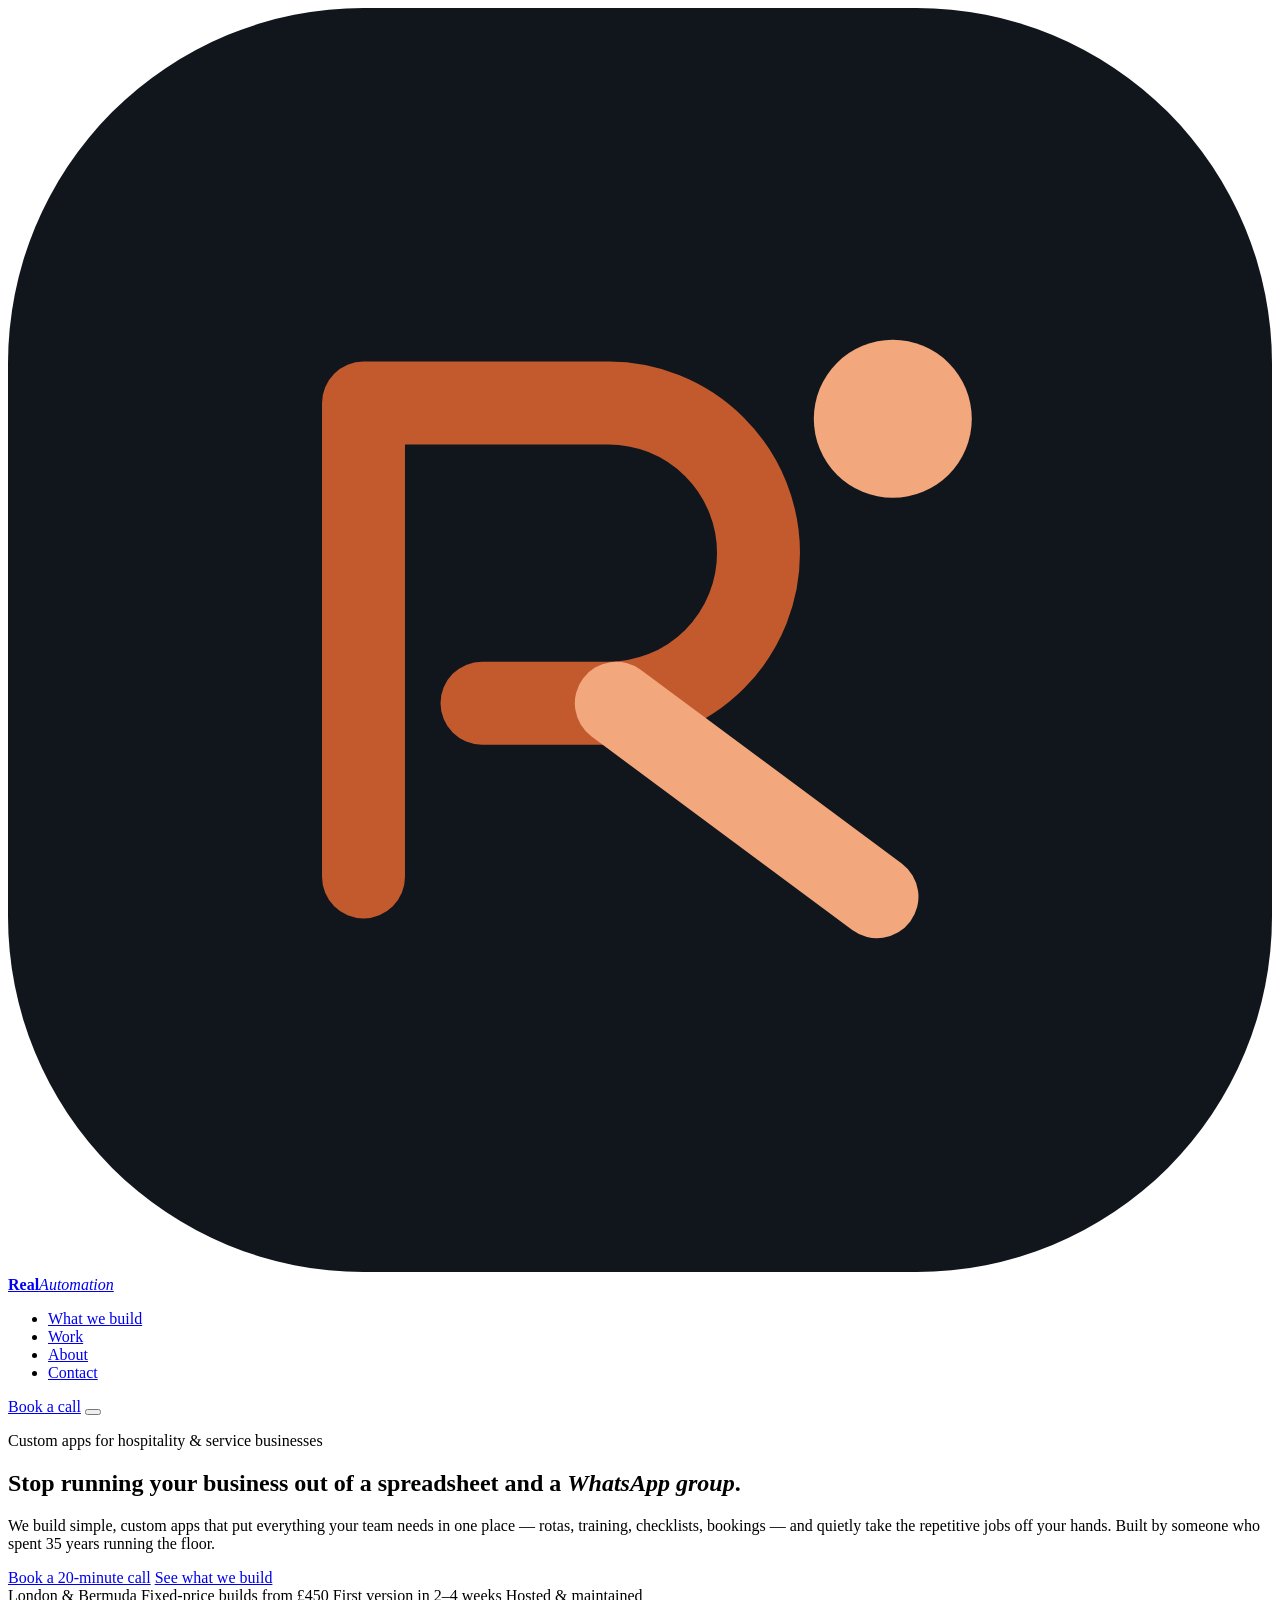
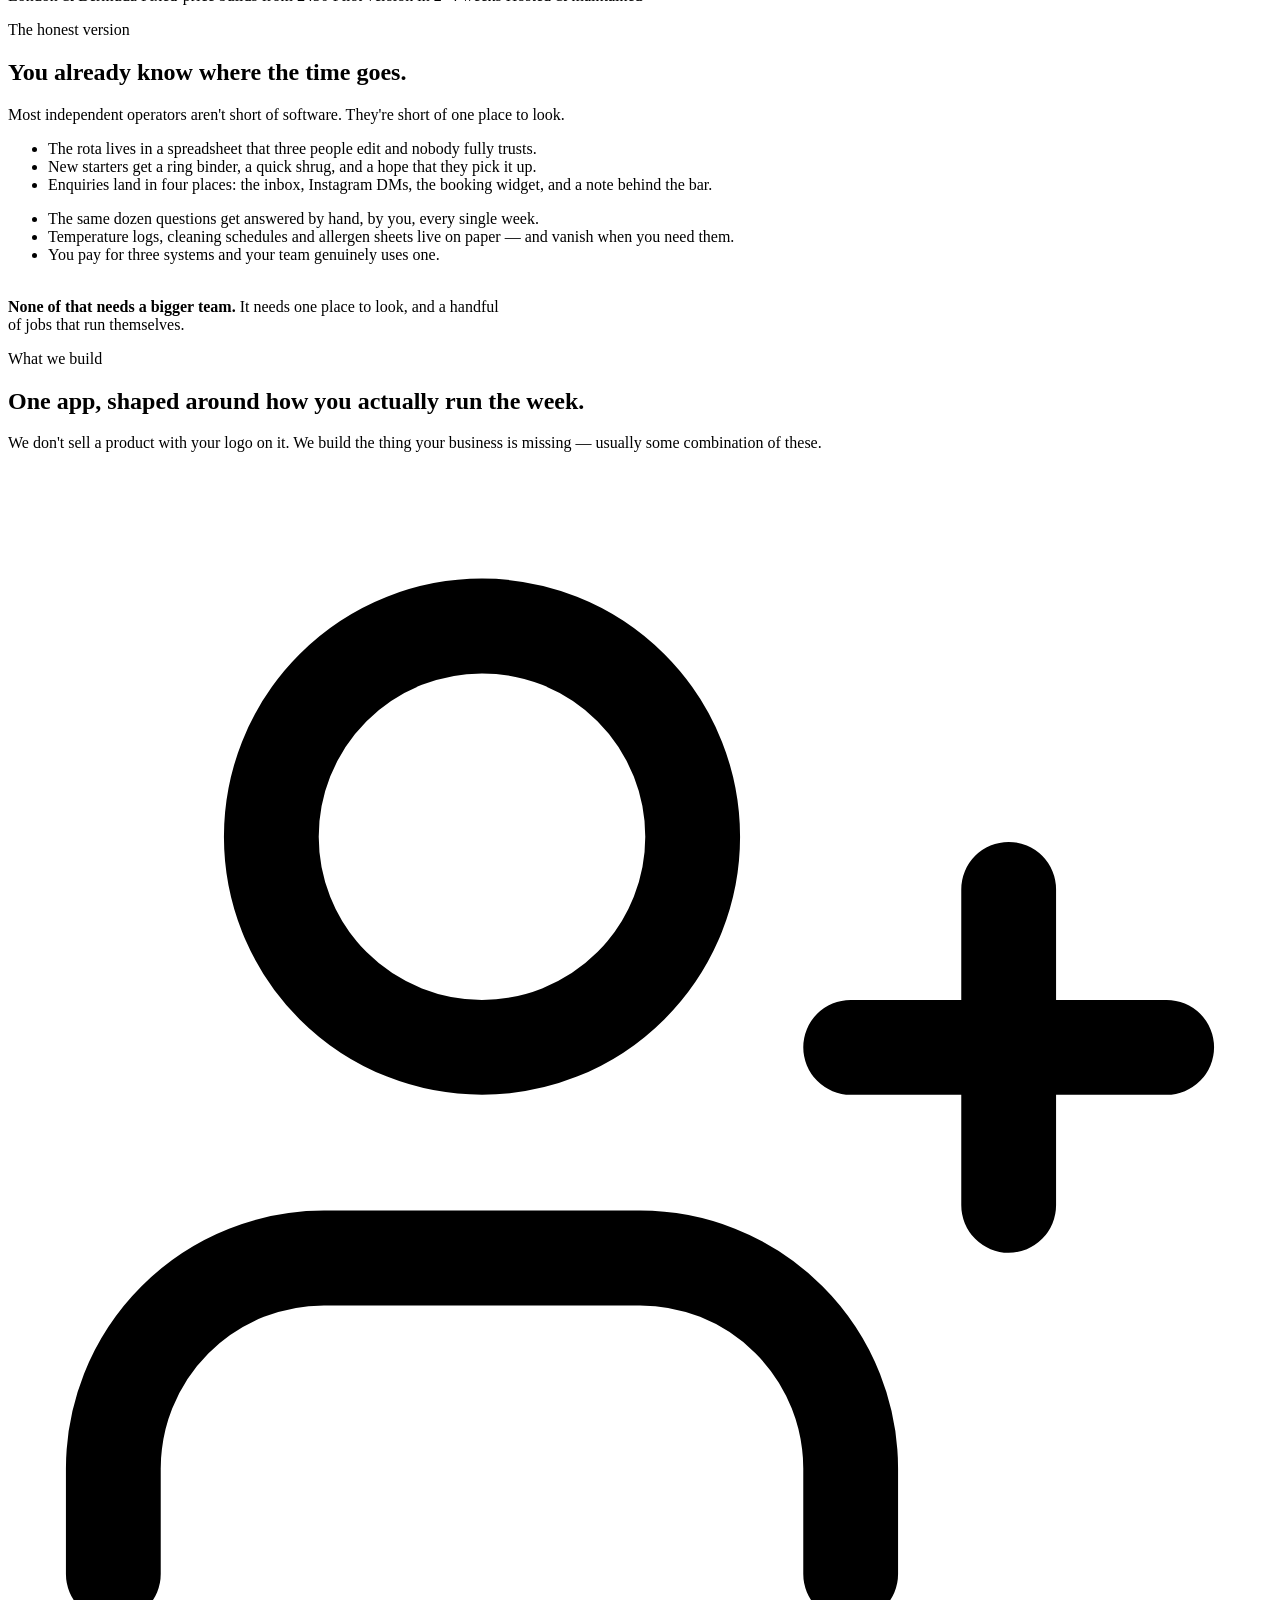
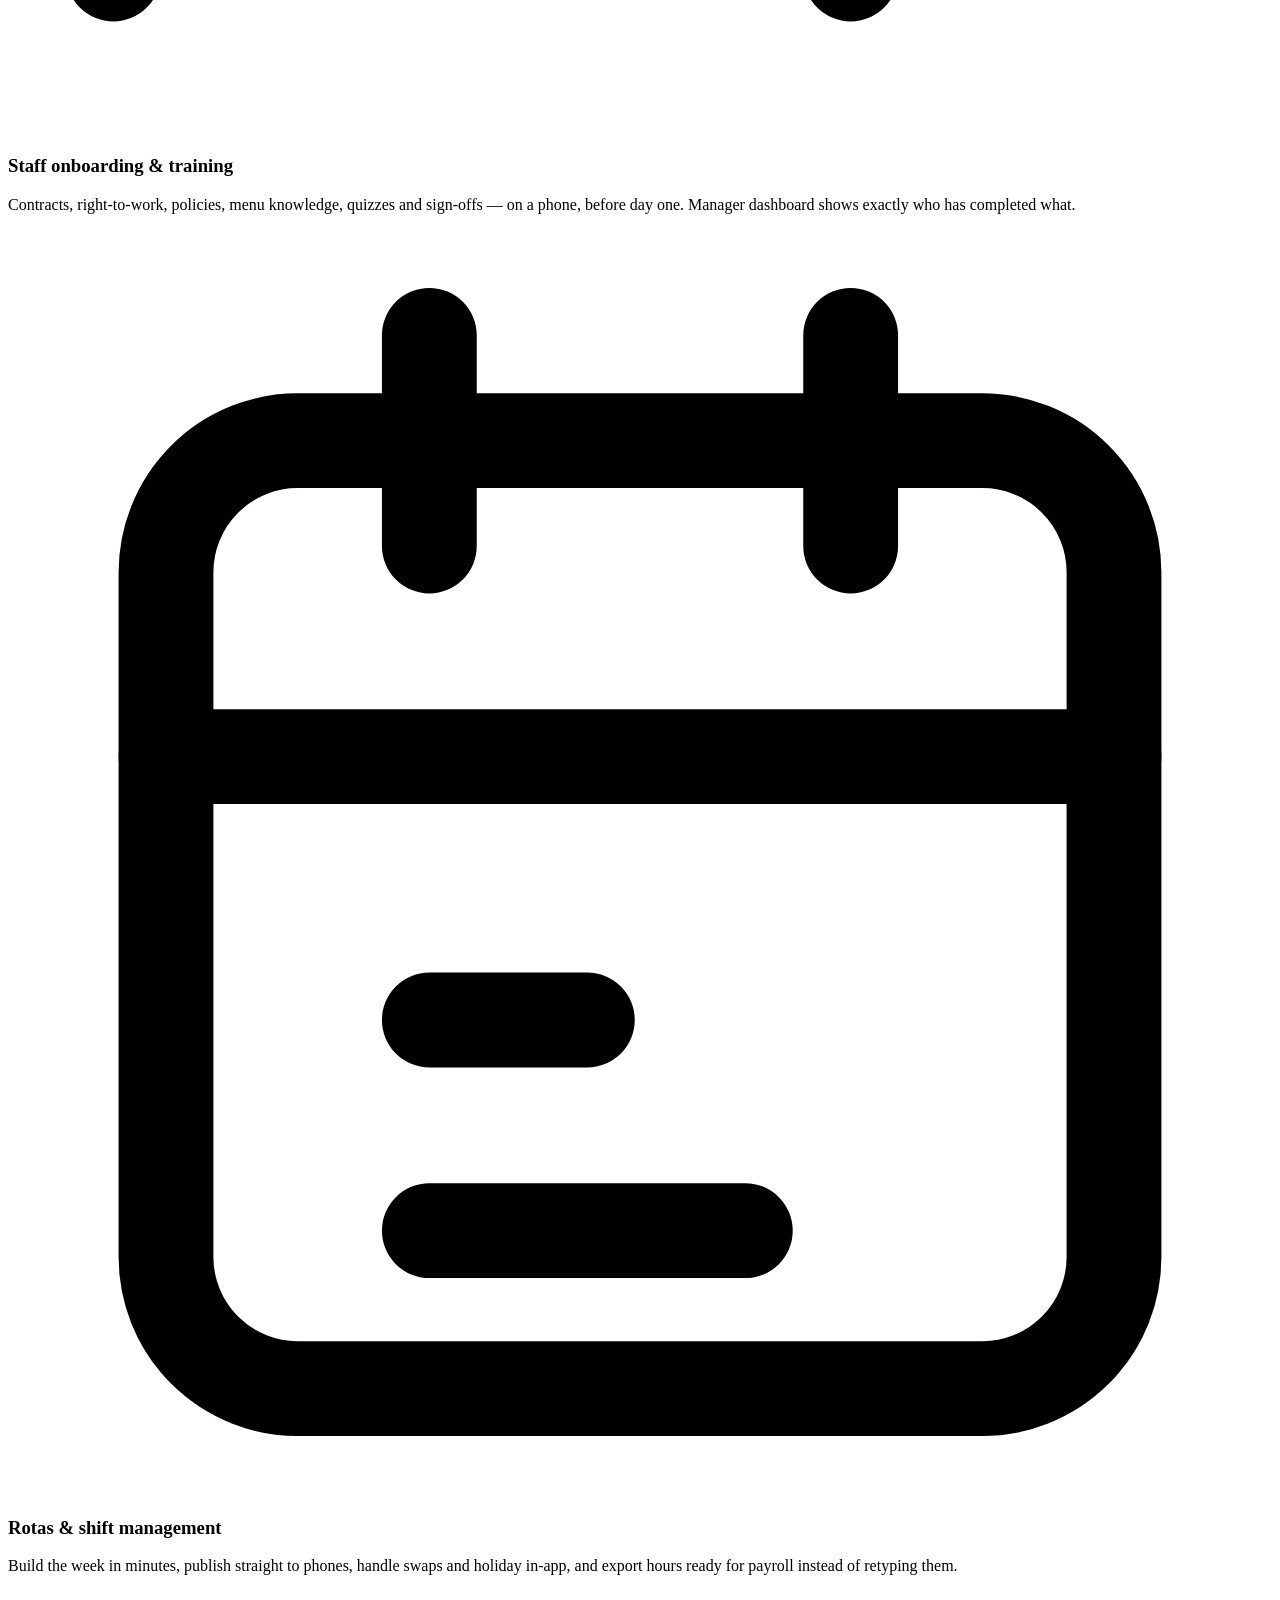
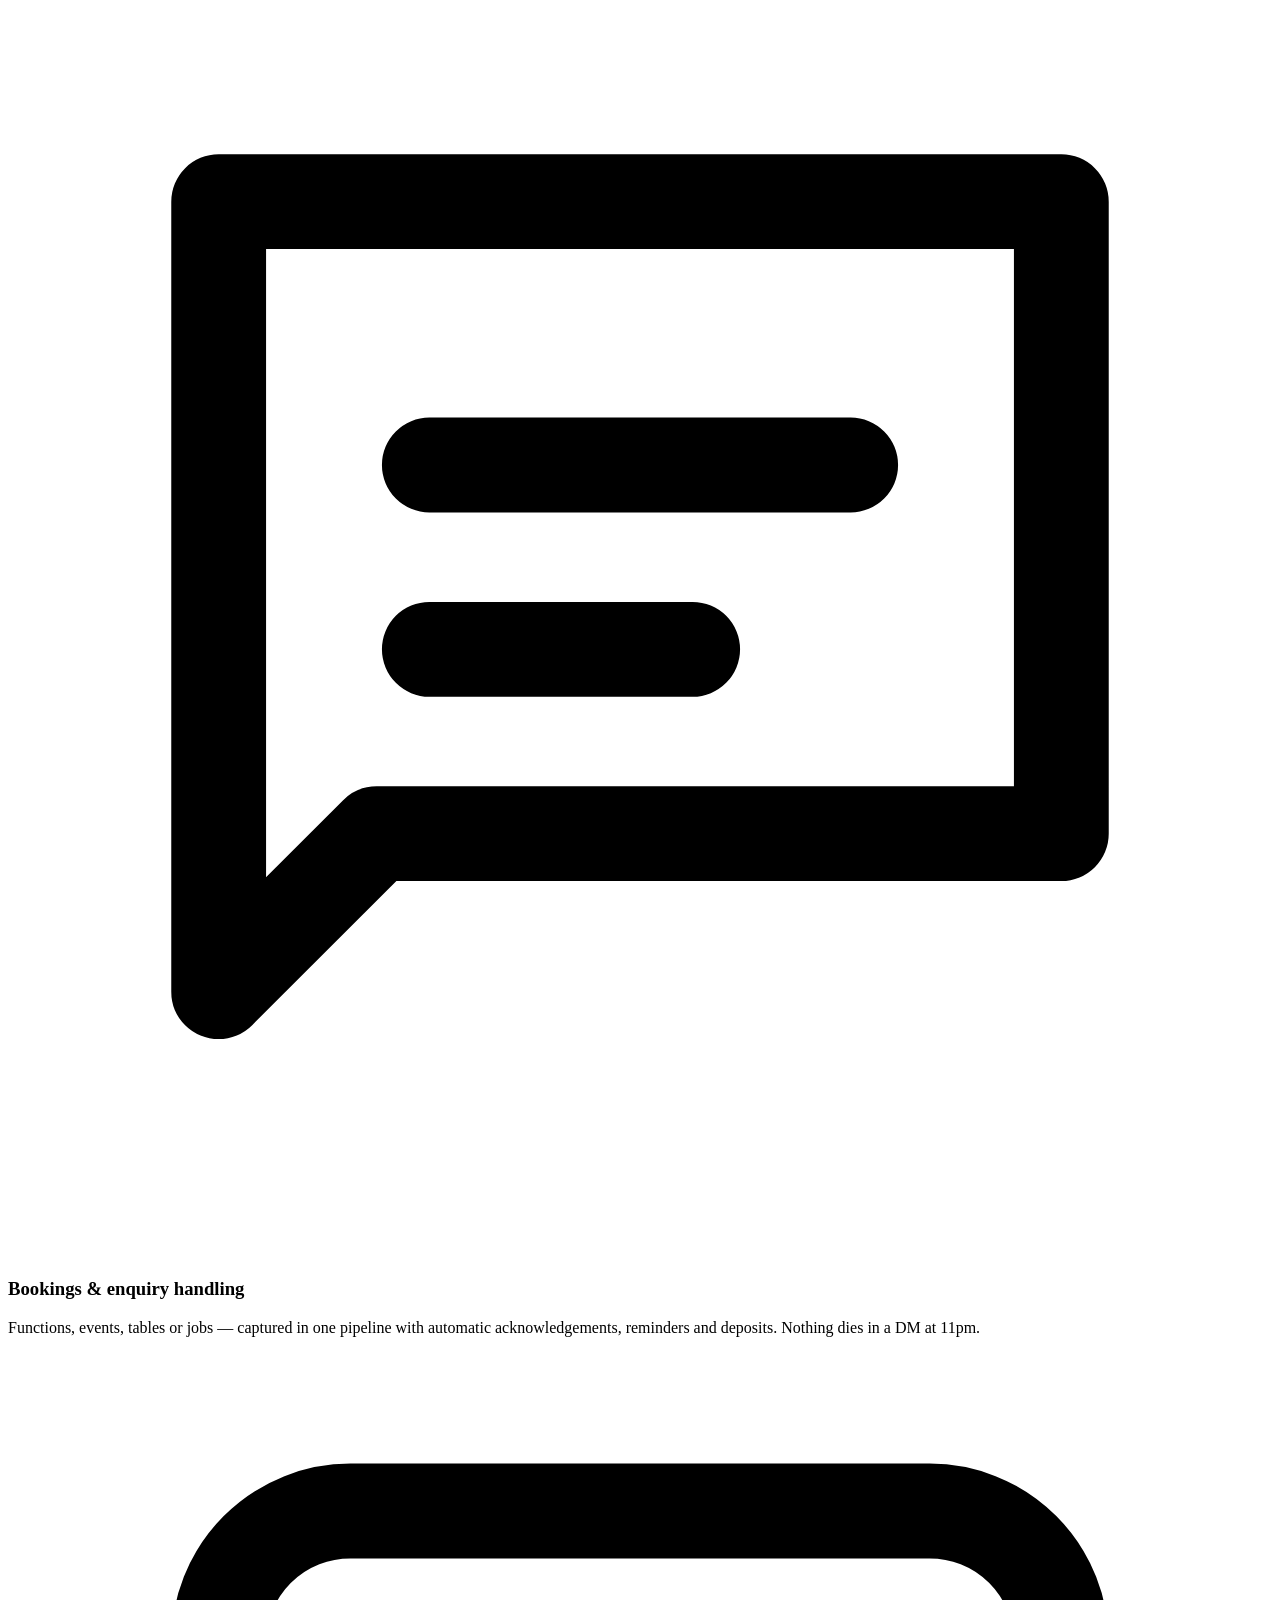
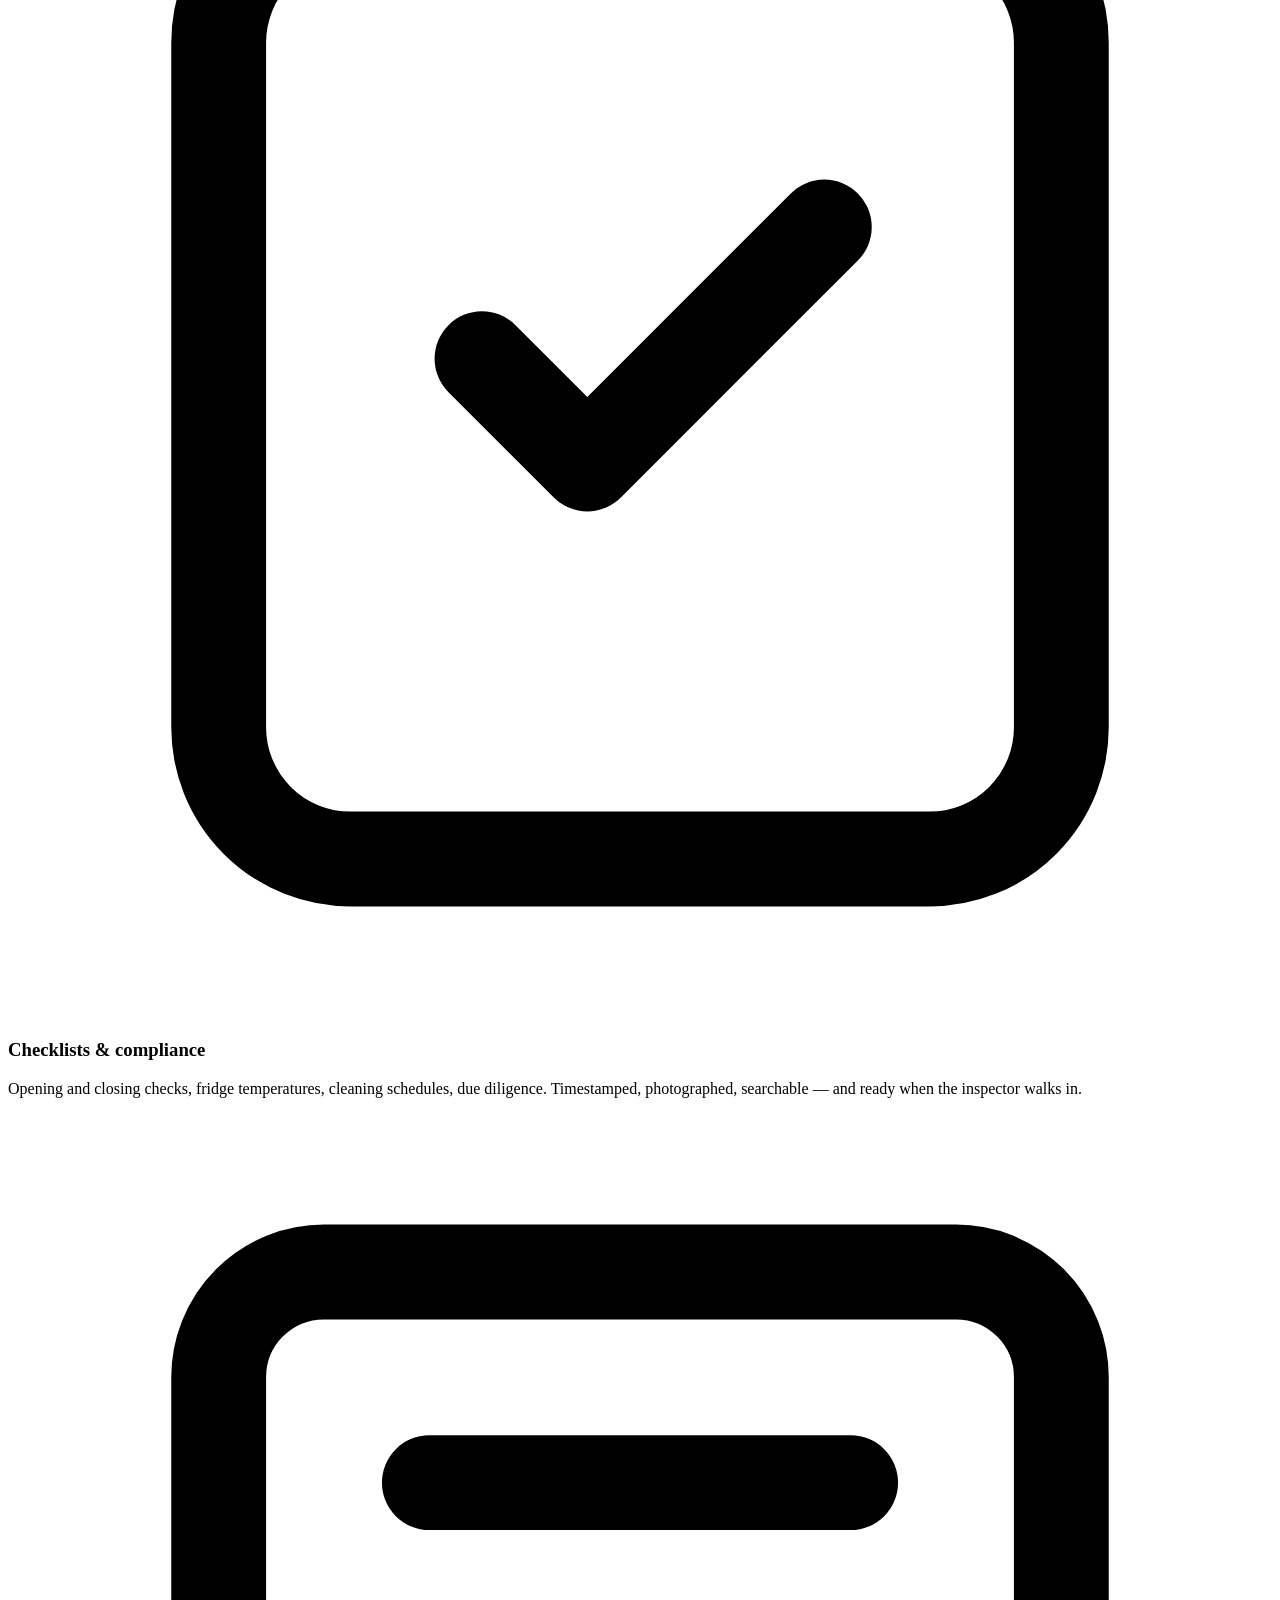
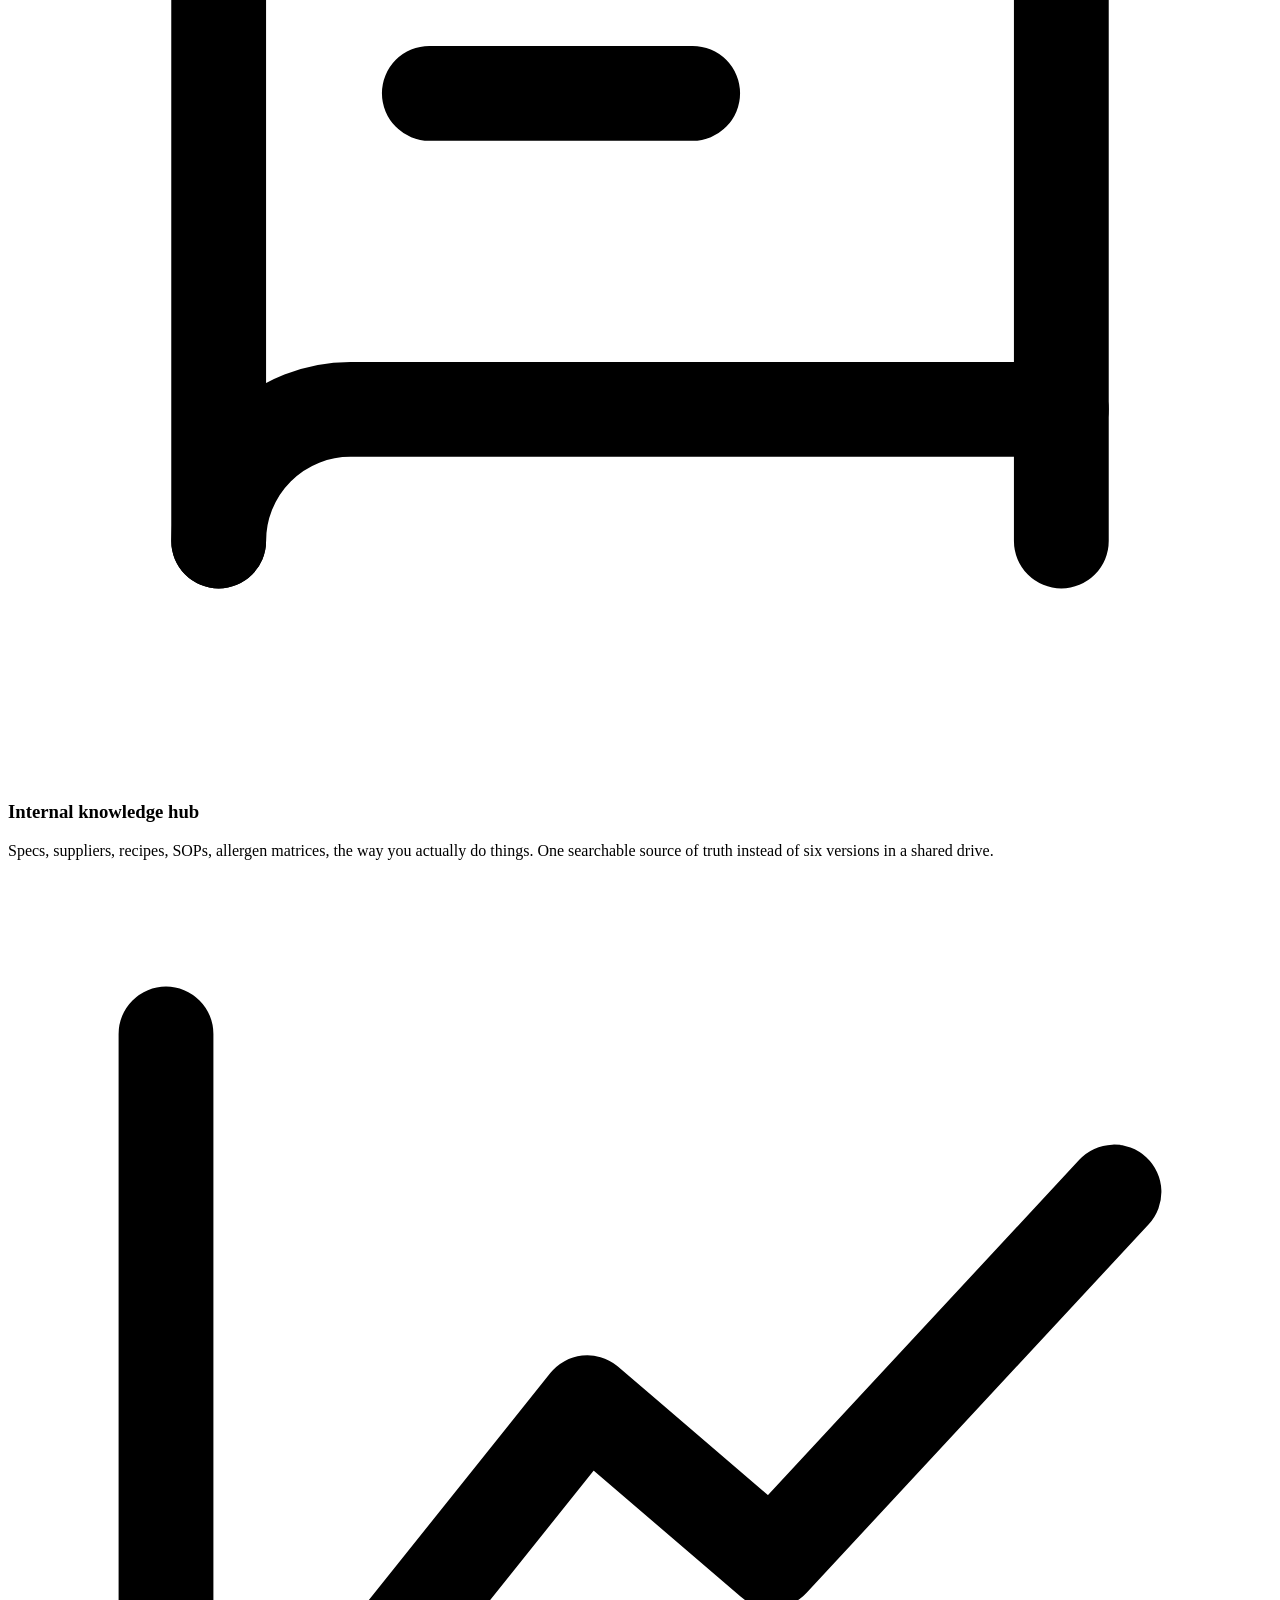
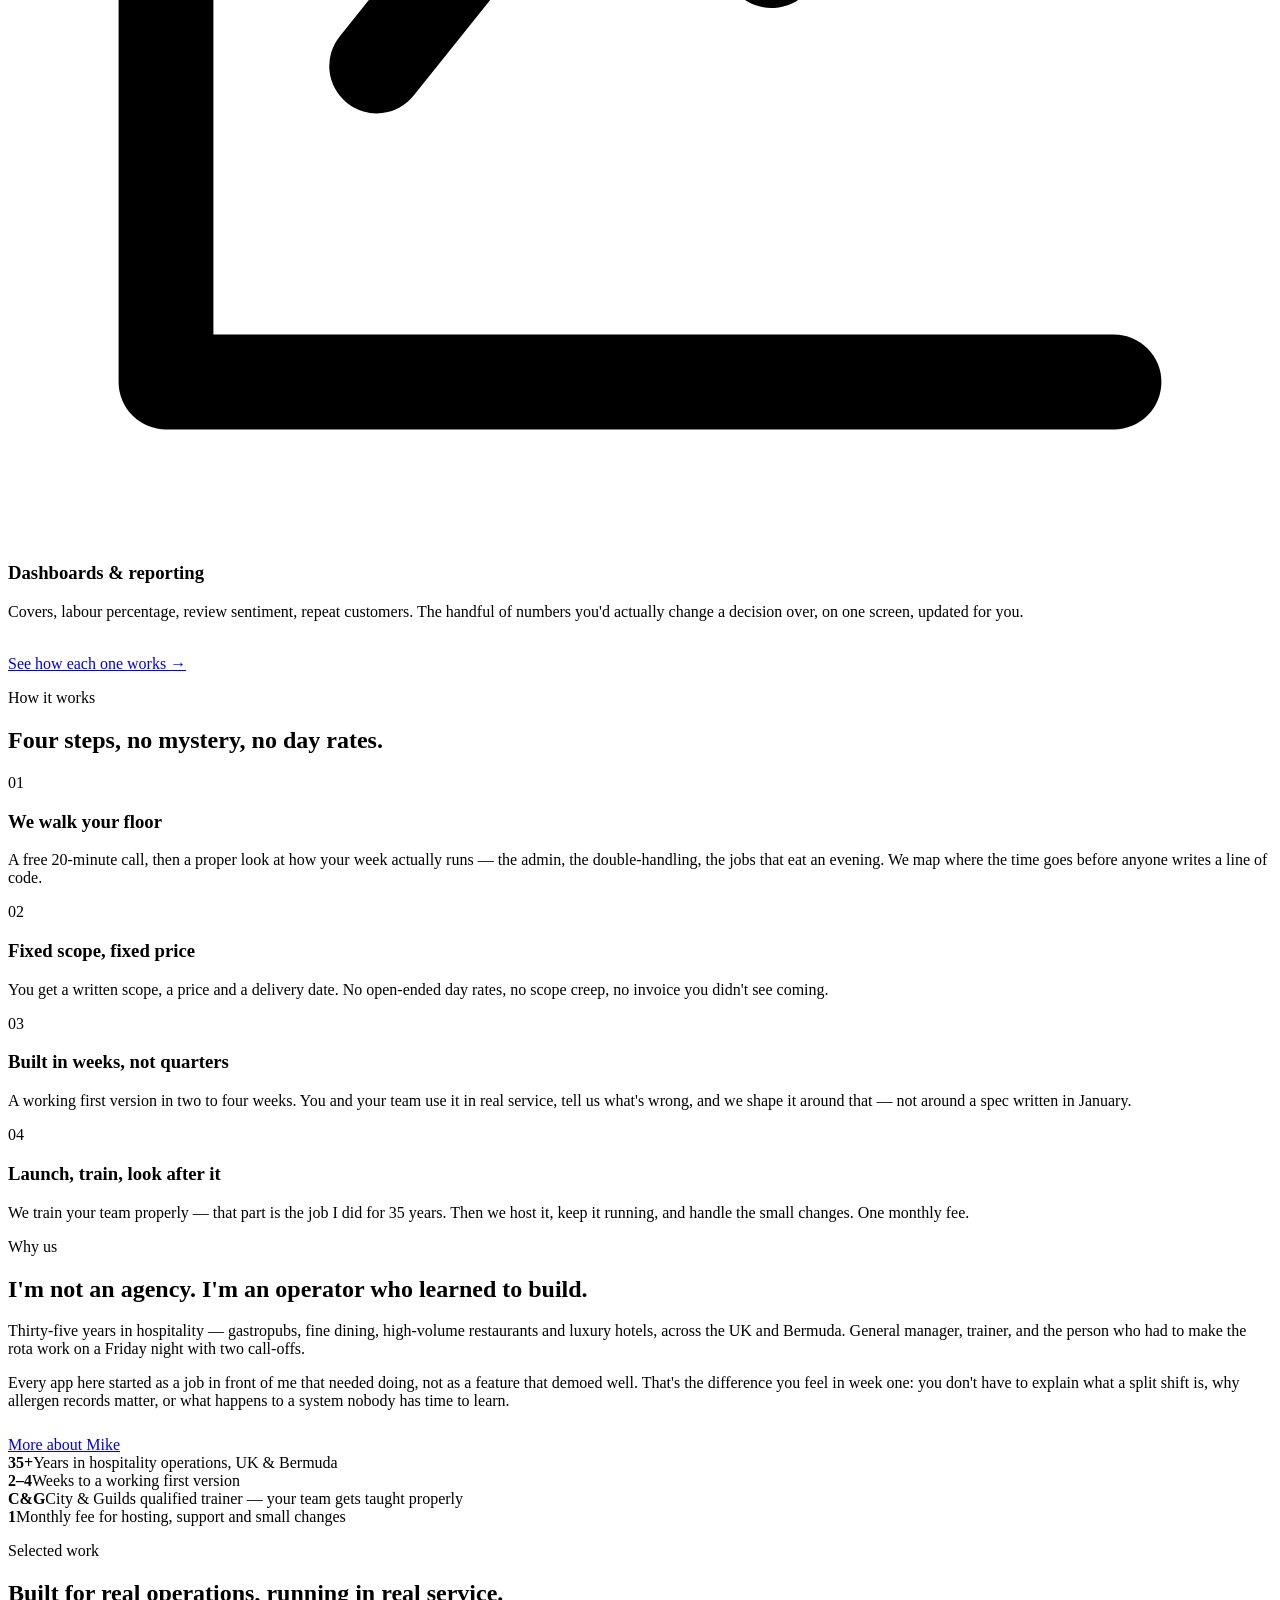
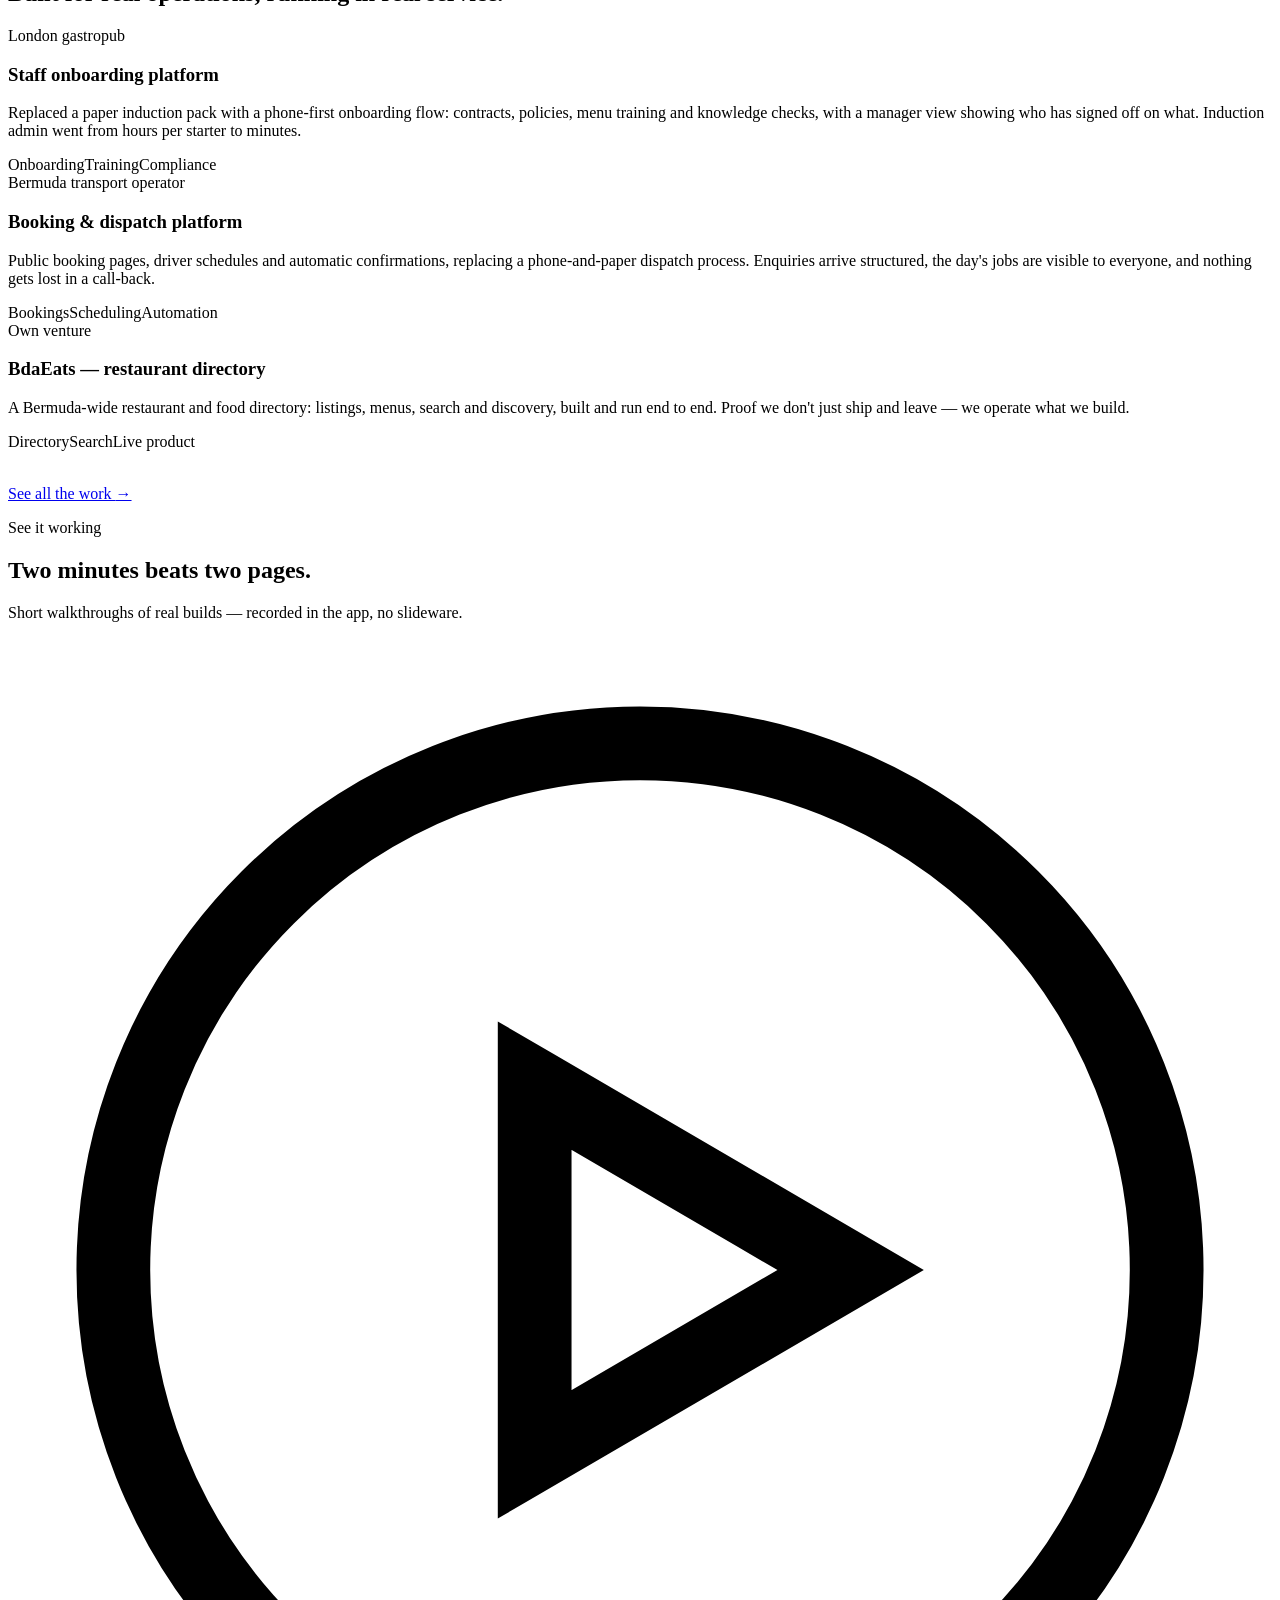
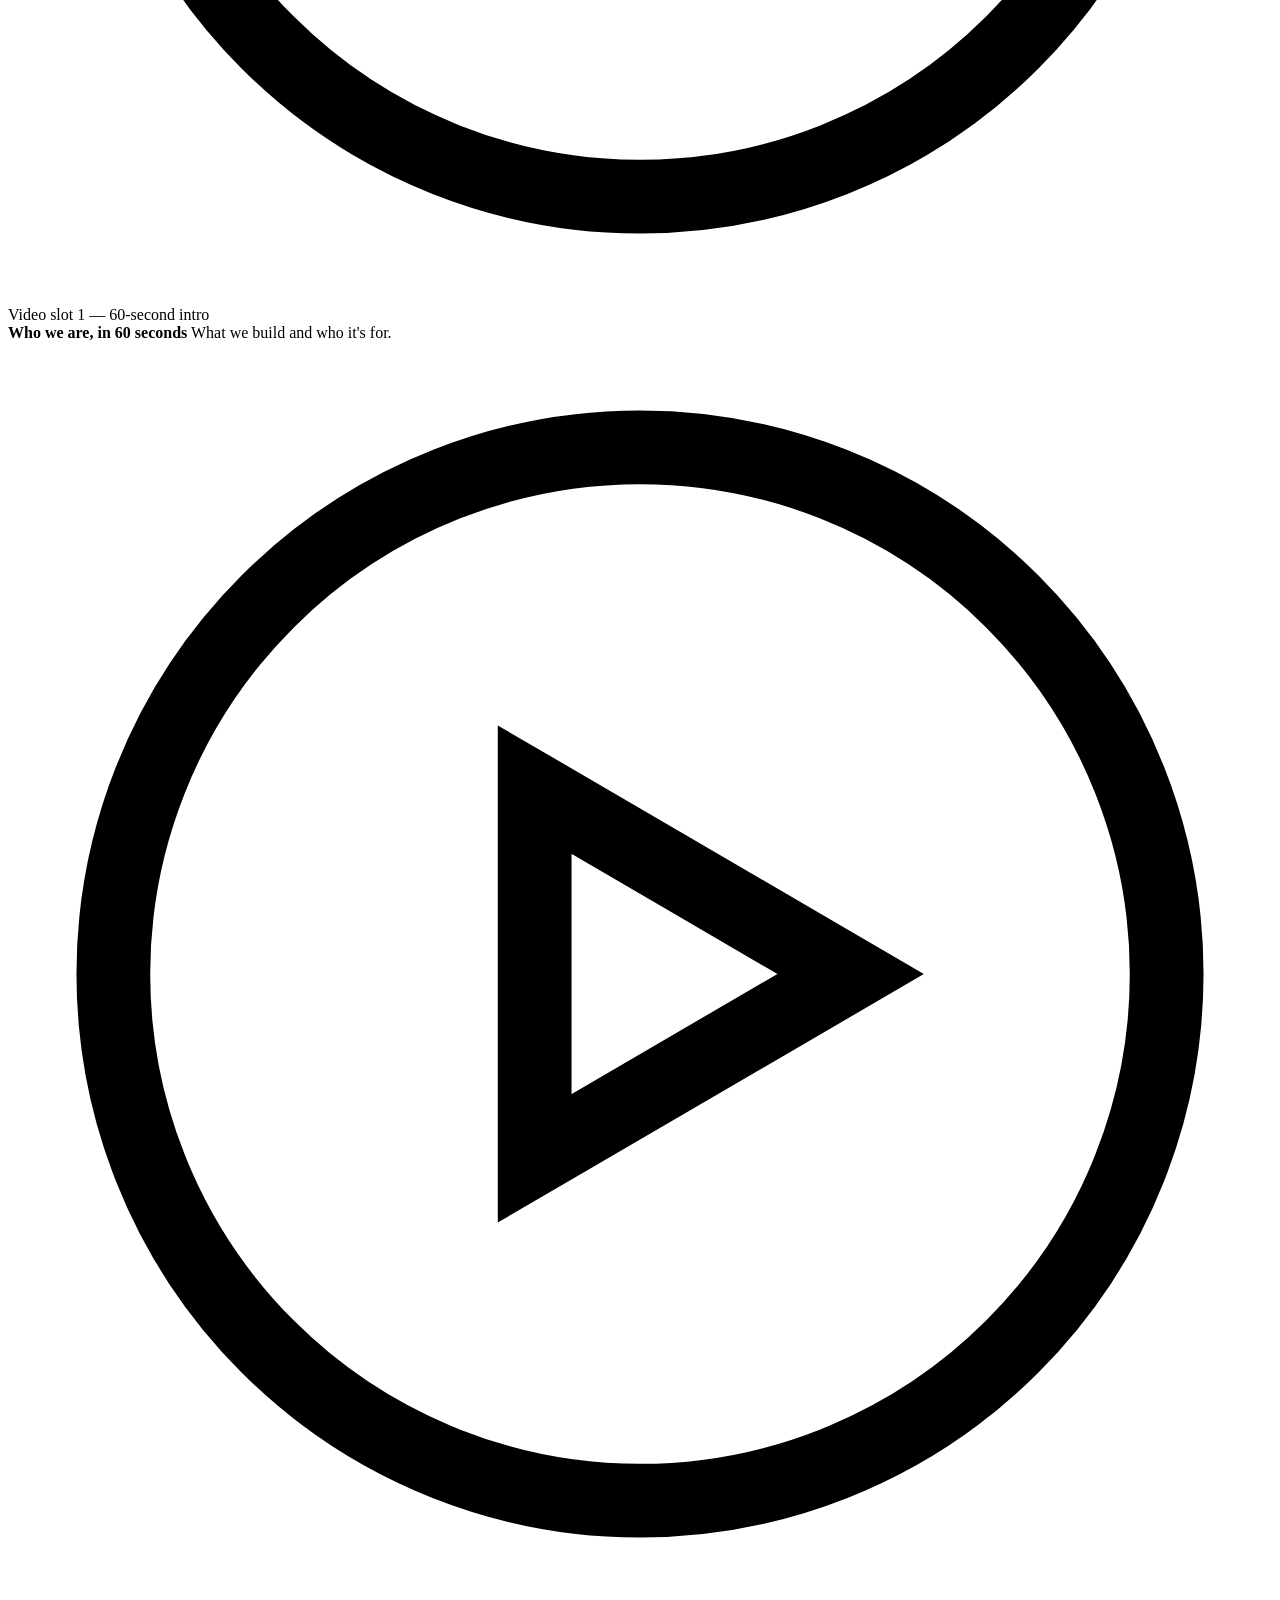
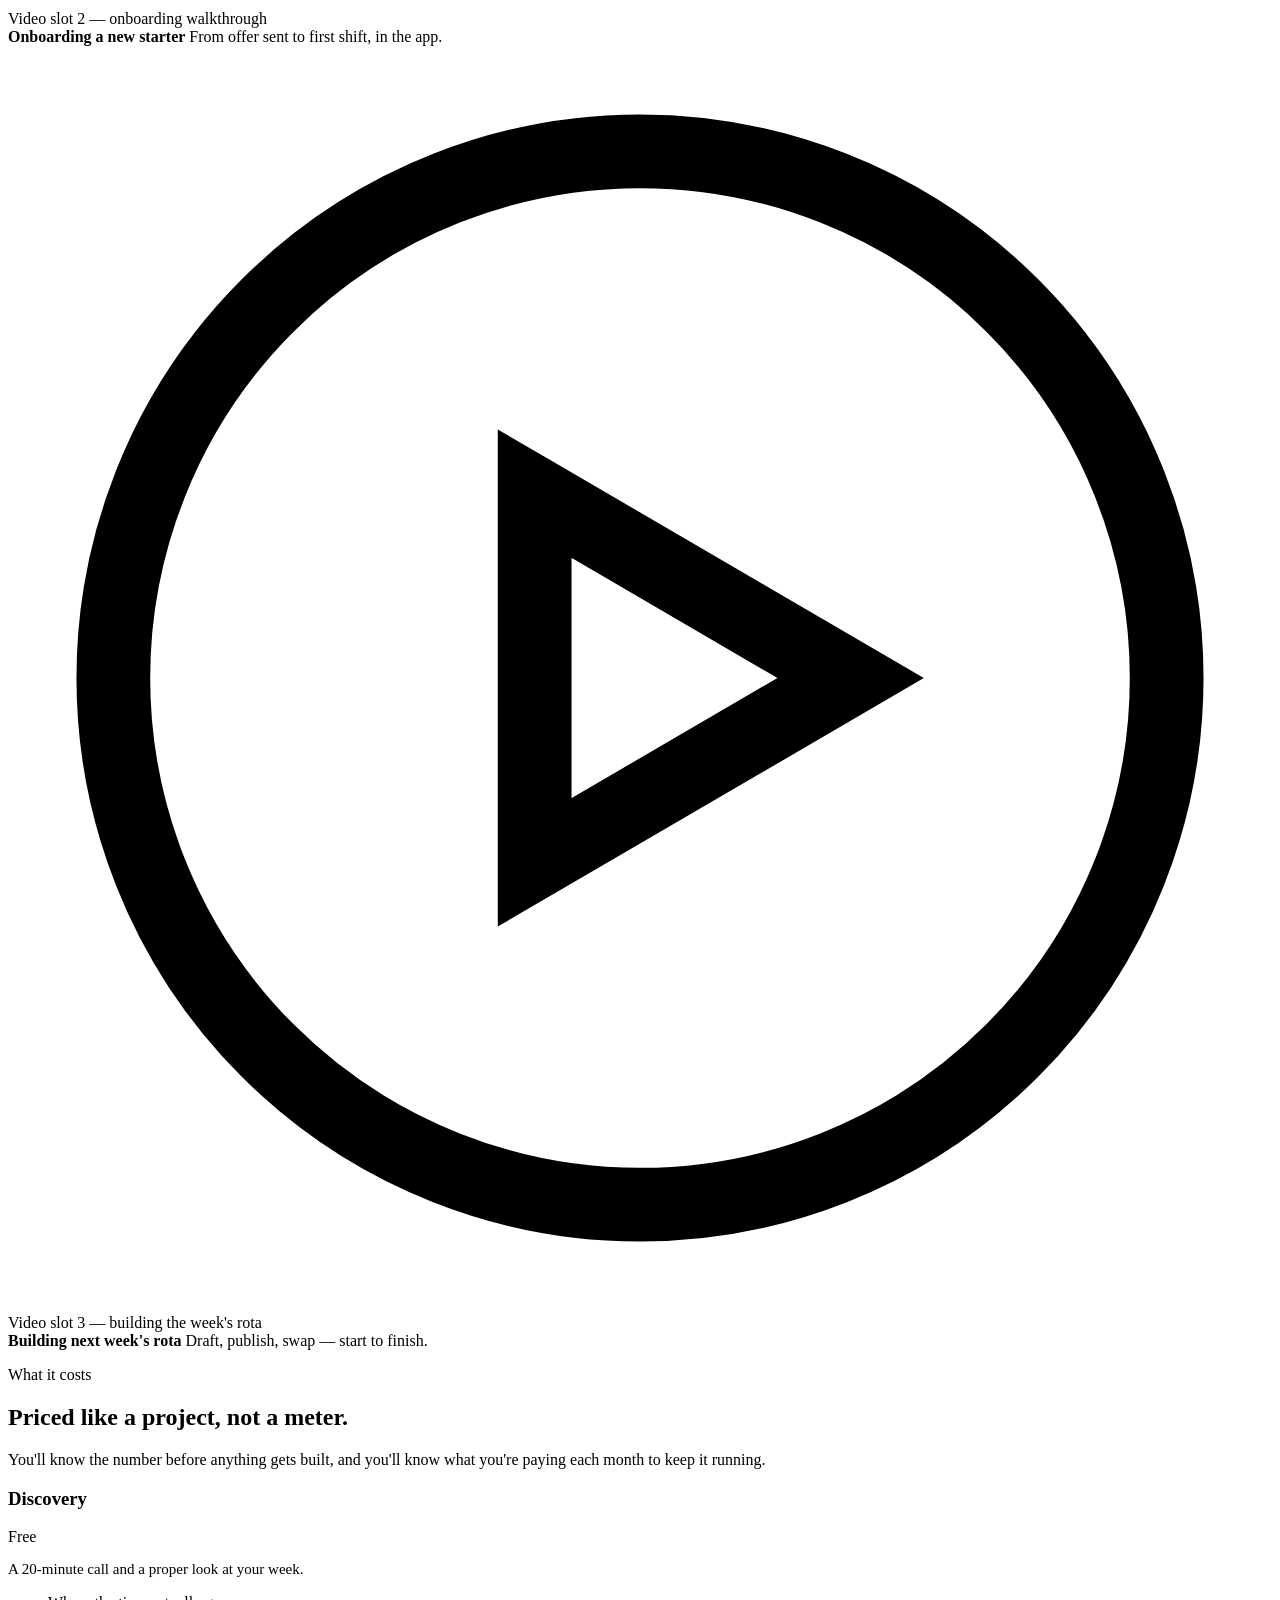
==== index.html @ 350fcb7a "Add files via upload" ====
<!DOCTYPE html>
<html lang="en-GB">
<head>
<meta charset="utf-8">
<meta name="viewport" content="width=device-width, initial-scale=1">
<title>RealAutomation — Custom apps for hospitality &amp; service businesses</title>
<meta name="description" content="We build simple, custom apps for independent restaurants, pubs, hotels and service businesses — one place for rotas, training, checklists and bookings, and automation for the repetitive work. Fixed price, built in weeks. London &amp; Bermuda.">
<link rel="canonical" href="https://www.realautomationai.com/">

<meta property="og:type" content="website">
<meta property="og:title" content="RealAutomation — Custom apps for hospitality &amp; service businesses">
<meta property="og:description" content="One place for your rotas, training, checklists and bookings — and automation for the repetitive work eating your week. Built by an operator with 35 years on the floor.">
<meta property="og:url" content="https://www.realautomationai.com/">
<meta property="og:image" content="https://www.realautomationai.com/assets/img/og.png">
<meta property="og:site_name" content="RealAutomation">
<meta name="twitter:card" content="summary_large_image">
<meta name="theme-color" content="#11161C">

<link rel="icon" href="assets/img/favicon.svg" type="image/svg+xml">
<link rel="apple-touch-icon" href="assets/img/favicon.svg">
<link rel="preconnect" href="https://fonts.googleapis.com">
<link rel="preconnect" href="https://fonts.gstatic.com" crossorigin>
<link href="https://fonts.googleapis.com/css2?family=Fraunces:opsz,wght@9..144,500;9..144,600;9..144,700&family=Inter:wght@400;500;600;700&display=swap" rel="stylesheet">
<link rel="stylesheet" href="assets/css/styles.css">

<script type="application/ld+json">
{
  "@context": "https://schema.org",
  "@type": "ProfessionalService",
  "name": "RealAutomation",
  "url": "https://www.realautomationai.com/",
  "description": "Custom app development and workflow automation for independent hospitality and service businesses in the UK and Bermuda.",
  "areaServed": [{"@type":"Country","name":"United Kingdom"},{"@type":"Country","name":"Bermuda"}],
  "serviceType": ["Custom application development","Business process automation","Hospitality software"],
  "email": "info@realautomationai.com",
  "founder": {"@type":"Person","name":"Mike Robinson","jobTitle":"Founder"}
}
</script>
</head>
<body>

<header class="site-header">
  <div class="wrap nav">
    <a class="brand" href="index.html">
      <svg class="mark" viewBox="0 0 32 32" fill="none" aria-hidden="true">
        <rect width="32" height="32" rx="9" fill="#11161C"/>
        <path d="M9 22V10h6.2a3.8 3.8 0 0 1 0 7.6H12" stroke="#C25A2E" stroke-width="2.1" stroke-linecap="round" stroke-linejoin="round"/>
        <path d="M15.4 17.6 22 22.5" stroke="#F3A77C" stroke-width="2.1" stroke-linecap="round"/>
        <circle cx="22.4" cy="10.4" r="2" fill="#F3A77C"/>
      </svg>
      <span><b>Real</b><i>Automation</i></span>
    </a>
    <ul class="nav-links" id="nav-links">
      <li><a href="what-we-build.html">What we build</a></li>
      <li><a href="work.html">Work</a></li>
      <li><a href="about.html">About</a></li>
      <li><a href="contact.html">Contact</a></li>
    </ul>
    <div class="nav-cta">
      <a class="btn btn--primary btn--sm" href="contact.html">Book a call</a>
      <button class="nav-toggle" aria-label="Menu" aria-expanded="false" aria-controls="nav-links"><span></span></button>
    </div>
  </div>
</header>

<main>

  <!-- HERO -->
  <section class="hero">
    <div class="wrap">
      <p class="eyebrow">Custom apps for hospitality &amp; service businesses</p>
      <h1>Stop running your business out of a spreadsheet and a <em>WhatsApp group</em>.</h1>
      <p class="lede">We build simple, custom apps that put everything your team needs in one place — rotas, training, checklists, bookings — and quietly take the repetitive jobs off your hands. Built by someone who spent 35 years running the floor.</p>
      <div class="btn-row">
        <a class="btn btn--primary" href="contact.html">Book a 20-minute call</a>
        <a class="btn btn--ghost" href="what-we-build.html">See what we build</a>
      </div>
      <div class="hero-strip">
        <span>London &amp; Bermuda</span>
        <span>Fixed-price builds from £450</span>
        <span>First version in 2–4 weeks</span>
        <span>Hosted &amp; maintained</span>
      </div>
    </div>
  </section>

  <!-- PROBLEM -->
  <section class="soft">
    <div class="wrap">
      <div class="section-head reveal">
        <p class="eyebrow">The honest version</p>
        <h2>You already know where the time goes.</h2>
        <p class="lede">Most independent operators aren't short of software. They're short of one place to look.</p>
      </div>
      <div class="grid grid-2 reveal">
        <ul class="painlist">
          <li>The rota lives in a spreadsheet that three people edit and nobody fully trusts.</li>
          <li>New starters get a ring binder, a quick shrug, and a hope that they pick it up.</li>
          <li>Enquiries land in four places: the inbox, Instagram DMs, the booking widget, and a note behind the bar.</li>
        </ul>
        <ul class="painlist">
          <li>The same dozen questions get answered by hand, by you, every single week.</li>
          <li>Temperature logs, cleaning schedules and allergen sheets live on paper — and vanish when you need them.</li>
          <li>You pay for three systems and your team genuinely uses one.</li>
        </ul>
      </div>
      <p class="lede reveal" style="margin-top:34px;max-width:62ch;"><strong style="color:var(--text)">None of that needs a bigger team.</strong> It needs one place to look, and a handful of jobs that run themselves.</p>
    </div>
  </section>

  <!-- WHAT WE BUILD -->
  <section>
    <div class="wrap">
      <div class="section-head reveal">
        <p class="eyebrow">What we build</p>
        <h2>One app, shaped around how you actually run the week.</h2>
        <p class="lede">We don't sell a product with your logo on it. We build the thing your business is missing — usually some combination of these.</p>
      </div>

      <div class="grid grid-3">
        <article class="card card--hover reveal">
          <div class="icon"><svg viewBox="0 0 24 24" fill="none" stroke="currentColor" stroke-width="1.8" stroke-linecap="round" stroke-linejoin="round"><path d="M16 21v-2a4 4 0 0 0-4-4H6a4 4 0 0 0-4 4v2"/><circle cx="9" cy="7" r="4"/><path d="M19 8v6M22 11h-6"/></svg></div>
          <h3>Staff onboarding &amp; training</h3>
          <p>Contracts, right-to-work, policies, menu knowledge, quizzes and sign-offs — on a phone, before day one. Manager dashboard shows exactly who has completed what.</p>
        </article>

        <article class="card card--hover reveal">
          <div class="icon"><svg viewBox="0 0 24 24" fill="none" stroke="currentColor" stroke-width="1.8" stroke-linecap="round" stroke-linejoin="round"><rect x="3" y="4" width="18" height="18" rx="2.5"/><path d="M16 2v4M8 2v4M3 10h18M8 15h3M8 19h6"/></svg></div>
          <h3>Rotas &amp; shift management</h3>
          <p>Build the week in minutes, publish straight to phones, handle swaps and holiday in-app, and export hours ready for payroll instead of retyping them.</p>
        </article>

        <article class="card card--hover reveal">
          <div class="icon"><svg viewBox="0 0 24 24" fill="none" stroke="currentColor" stroke-width="1.8" stroke-linecap="round" stroke-linejoin="round"><path d="M4 4h16v12H7l-3 3V4Z"/><path d="M8 9h8M8 12.5h5"/></svg></div>
          <h3>Bookings &amp; enquiry handling</h3>
          <p>Functions, events, tables or jobs — captured in one pipeline with automatic acknowledgements, reminders and deposits. Nothing dies in a DM at 11pm.</p>
        </article>

        <article class="card card--hover reveal">
          <div class="icon"><svg viewBox="0 0 24 24" fill="none" stroke="currentColor" stroke-width="1.8" stroke-linecap="round" stroke-linejoin="round"><path d="M9 11.5 11 13.5 15.5 9"/><rect x="4" y="3" width="16" height="18" rx="2.5"/></svg></div>
          <h3>Checklists &amp; compliance</h3>
          <p>Opening and closing checks, fridge temperatures, cleaning schedules, due diligence. Timestamped, photographed, searchable — and ready when the inspector walks in.</p>
        </article>

        <article class="card card--hover reveal">
          <div class="icon"><svg viewBox="0 0 24 24" fill="none" stroke="currentColor" stroke-width="1.8" stroke-linecap="round" stroke-linejoin="round"><path d="M4 19.5V5a2 2 0 0 1 2-2h12a2 2 0 0 1 2 2v14.5"/><path d="M4 19.5A2.5 2.5 0 0 1 6.5 17H20"/><path d="M8 7h8M8 11h5"/></svg></div>
          <h3>Internal knowledge hub</h3>
          <p>Specs, suppliers, recipes, SOPs, allergen matrices, the way you actually do things. One searchable source of truth instead of six versions in a shared drive.</p>
        </article>

        <article class="card card--hover reveal">
          <div class="icon"><svg viewBox="0 0 24 24" fill="none" stroke="currentColor" stroke-width="1.8" stroke-linecap="round" stroke-linejoin="round"><path d="M3 3v18h18"/><path d="M7 15l4-5 3.5 3L21 6"/></svg></div>
          <h3>Dashboards &amp; reporting</h3>
          <p>Covers, labour percentage, review sentiment, repeat customers. The handful of numbers you'd actually change a decision over, on one screen, updated for you.</p>
        </article>
      </div>

      <div class="btn-row reveal" style="margin-top:34px;">
        <a class="arrowlink" href="what-we-build.html">See how each one works <span>→</span></a>
      </div>
    </div>
  </section>

  <!-- HOW IT WORKS -->
  <section class="soft">
    <div class="wrap">
      <div class="section-head reveal">
        <p class="eyebrow">How it works</p>
        <h2>Four steps, no mystery, no day rates.</h2>
      </div>

      <div class="steps reveal">
        <div class="step">
          <div class="num">01</div>
          <div>
            <h3>We walk your floor</h3>
            <p>A free 20-minute call, then a proper look at how your week actually runs — the admin, the double-handling, the jobs that eat an evening. We map where the time goes before anyone writes a line of code.</p>
          </div>
        </div>
        <div class="step">
          <div class="num">02</div>
          <div>
            <h3>Fixed scope, fixed price</h3>
            <p>You get a written scope, a price and a delivery date. No open-ended day rates, no scope creep, no invoice you didn't see coming.</p>
          </div>
        </div>
        <div class="step">
          <div class="num">03</div>
          <div>
            <h3>Built in weeks, not quarters</h3>
            <p>A working first version in two to four weeks. You and your team use it in real service, tell us what's wrong, and we shape it around that — not around a spec written in January.</p>
          </div>
        </div>
        <div class="step">
          <div class="num">04</div>
          <div>
            <h3>Launch, train, look after it</h3>
            <p>We train your team properly — that part is the job I did for 35 years. Then we host it, keep it running, and handle the small changes. One monthly fee.</p>
          </div>
        </div>
      </div>
    </div>
  </section>

  <!-- WHY ME -->
  <section class="dark">
    <div class="wrap">
      <div class="split">
        <div class="reveal">
          <p class="eyebrow">Why us</p>
          <h2>I'm not an agency. I'm an operator who learned to build.</h2>
          <p class="lede">Thirty-five years in hospitality — gastropubs, fine dining, high-volume restaurants and luxury hotels, across the UK and Bermuda. General manager, trainer, and the person who had to make the rota work on a Friday night with two call-offs.</p>
          <p class="lede">Every app here started as a job in front of me that needed doing, not as a feature that demoed well. That's the difference you feel in week one: you don't have to explain what a split shift is, why allergen records matter, or what happens to a system nobody has time to learn.</p>
          <div class="btn-row" style="margin-top:1.6rem;">
            <a class="btn btn--ghost" href="about.html">More about Mike</a>
          </div>
        </div>
        <div class="statgrid reveal">
          <div class="stat"><b>35+</b><span>Years in hospitality operations, UK &amp; Bermuda</span></div>
          <div class="stat"><b>2–4</b><span>Weeks to a working first version</span></div>
          <div class="stat"><b>C&amp;G</b><span>City &amp; Guilds qualified trainer — your team gets taught properly</span></div>
          <div class="stat"><b>1</b><span>Monthly fee for hosting, support and small changes</span></div>
        </div>
      </div>
    </div>
  </section>

  <!-- WORK -->
  <section>
    <div class="wrap">
      <div class="section-head reveal">
        <p class="eyebrow">Selected work</p>
        <h2>Built for real operations, running in real service.</h2>
      </div>

      <div class="grid grid-3">
        <article class="case reveal">
          <div class="case-head">
            <span class="case-tag">London gastropub</span>
            <h3>Staff onboarding platform</h3>
          </div>
          <div class="case-body">
            <p>Replaced a paper induction pack with a phone-first onboarding flow: contracts, policies, menu training and knowledge checks, with a manager view showing who has signed off on what. Induction admin went from hours per starter to minutes.</p>
            <div class="case-meta"><span class="chip">Onboarding</span><span class="chip">Training</span><span class="chip">Compliance</span></div>
          </div>
        </article>

        <article class="case reveal">
          <div class="case-head">
            <span class="case-tag">Bermuda transport operator</span>
            <h3>Booking &amp; dispatch platform</h3>
          </div>
          <div class="case-body">
            <p>Public booking pages, driver schedules and automatic confirmations, replacing a phone-and-paper dispatch process. Enquiries arrive structured, the day's jobs are visible to everyone, and nothing gets lost in a call-back.</p>
            <div class="case-meta"><span class="chip">Bookings</span><span class="chip">Scheduling</span><span class="chip">Automation</span></div>
          </div>
        </article>

        <article class="case reveal">
          <div class="case-head">
            <span class="case-tag">Own venture</span>
            <h3>BdaEats — restaurant directory</h3>
          </div>
          <div class="case-body">
            <p>A Bermuda-wide restaurant and food directory: listings, menus, search and discovery, built and run end to end. Proof we don't just ship and leave — we operate what we build.</p>
            <div class="case-meta"><span class="chip">Directory</span><span class="chip">Search</span><span class="chip">Live product</span></div>
          </div>
        </article>
      </div>

      <div class="btn-row reveal" style="margin-top:34px;">
        <a class="arrowlink" href="work.html">See all the work <span>→</span></a>
      </div>
    </div>
  </section>

  <!-- VIDEO -->
  <section class="dark">
    <div class="wrap">
      <div class="section-head reveal">
        <p class="eyebrow">See it working</p>
        <h2>Two minutes beats two pages.</h2>
        <p class="lede">Short walkthroughs of real builds — recorded in the app, no slideware.</p>
      </div>

      <div class="videos">
        <!-- VIDEO SLOT 1 — drop in an MP4 or an embed. See README for how. -->
        <figure class="video reveal" style="margin:0;">
          <div class="video-frame">
            <!-- <video controls preload="metadata" poster="assets/img/poster-1.jpg"><source src="assets/video/intro.mp4" type="video/mp4"></video> -->
            <div class="video-placeholder">
              <svg viewBox="0 0 24 24" fill="none" stroke="currentColor" stroke-width="1.4"><circle cx="12" cy="12" r="10"/><path d="M10 8.5l6 3.5-6 3.5V8.5Z"/></svg>
              Video slot 1 — 60-second intro
            </div>
          </div>
          <figcaption class="video-cap">
            <strong>Who we are, in 60 seconds</strong>
            <span>What we build and who it's for.</span>
          </figcaption>
        </figure>

        <!-- VIDEO SLOT 2 -->
        <figure class="video reveal" style="margin:0;">
          <div class="video-frame">
            <div class="video-placeholder">
              <svg viewBox="0 0 24 24" fill="none" stroke="currentColor" stroke-width="1.4"><circle cx="12" cy="12" r="10"/><path d="M10 8.5l6 3.5-6 3.5V8.5Z"/></svg>
              Video slot 2 — onboarding walkthrough
            </div>
          </div>
          <figcaption class="video-cap">
            <strong>Onboarding a new starter</strong>
            <span>From offer sent to first shift, in the app.</span>
          </figcaption>
        </figure>

        <!-- VIDEO SLOT 3 -->
        <figure class="video reveal" style="margin:0;">
          <div class="video-frame">
            <div class="video-placeholder">
              <svg viewBox="0 0 24 24" fill="none" stroke="currentColor" stroke-width="1.4"><circle cx="12" cy="12" r="10"/><path d="M10 8.5l6 3.5-6 3.5V8.5Z"/></svg>
              Video slot 3 — building the week's rota
            </div>
          </div>
          <figcaption class="video-cap">
            <strong>Building next week's rota</strong>
            <span>Draft, publish, swap — start to finish.</span>
          </figcaption>
        </figure>
      </div>
    </div>
  </section>

  <!-- PRICING -->
  <section class="soft">
    <div class="wrap">
      <div class="section-head reveal">
        <p class="eyebrow">What it costs</p>
        <h2>Priced like a project, not a meter.</h2>
        <p class="lede">You'll know the number before anything gets built, and you'll know what you're paying each month to keep it running.</p>
      </div>

      <div class="price">
        <div class="price-card reveal">
          <h3>Discovery</h3>
          <div class="price-figure">Free</div>
          <p class="muted" style="font-size:.94rem;">A 20-minute call and a proper look at your week.</p>
          <ul>
            <li>Where the time actually goes</li>
            <li>What we'd build, in plain English</li>
            <li>A written summary you keep either way</li>
          </ul>
        </div>

        <div class="price-card is-feature reveal">
          <h3>The build</h3>
          <div class="price-figure">From £450</div>
          <p class="muted" style="font-size:.94rem;">One fixed price, quoted up front against a written scope.</p>
          <ul>
            <li>Scope, price and delivery date agreed before we start</li>
            <li>Working first version in 2–4 weeks</li>
            <li>Your branding, your data, your terminology</li>
            <li>Team training included, not an add-on</li>
          </ul>
        </div>

        <div class="price-card reveal">
          <h3>Running it</h3>
          <div class="price-figure">Monthly</div>
          <p class="muted" style="font-size:.94rem;">Hosting, support and small changes.</p>
          <ul>
            <li>Hosting, backups and security updates</li>
            <li>Support when something's not right</li>
            <li>Small changes as the business moves</li>
            <li>Cancel any time — you keep your data</li>
          </ul>
        </div>
      </div>
      <p class="form-note reveal" style="margin-top:22px;">Builds start at £450 and are quoted as a single fixed figure against a written scope, with payment split across milestones. Larger or multi-site projects cost more — but you'll have the number before you commit to anything.</p>
    </div>
  </section>

  <!-- FAQ -->
  <section>
    <div class="wrap wrap--narrow">
      <div class="section-head center reveal">
        <p class="eyebrow" style="justify-content:center;">Questions</p>
        <h2>The things people ask first.</h2>
      </div>

      <div class="faq reveal">
        <details>
          <summary>Do I need to be technical?</summary>
          <p>No. If you can run a service, you can run this. We build the app around your words and your process, then train the team in person or on a call. Nobody has to learn an admin panel designed for a software company.</p>
        </details>
        <details>
          <summary>I already pay for a booking system and a payroll tool. Do I have to bin them?</summary>
          <p>Usually not. Where a tool works and has a way in, we connect to it so your data flows instead of being retyped. We only replace something when keeping it costs you more than it saves.</p>
        </details>
        <details>
          <summary>What does it cost?</summary>
          <p>Builds start at £450 and are priced as one fixed figure against a written scope — so you know the number before anything begins. What moves the price is how much the app has to do, not how many hours it takes us. Hosting and support are a separate monthly fee you can cancel at any time.</p>
        </details>
        <details>
          <summary>How long does it actually take?</summary>
          <p>A working first version in two to four weeks for most single-site builds, then a short period of shaping it around real use. Bigger multi-site projects run longer, and we'll say so before you commit.</p>
        </details>
        <details>
          <summary>Who owns the app and the data?</summary>
          <p>The data is yours, always, and you can export it whenever you want — including on the day you leave. Ownership and licensing of the code is set out in the agreement before we start, so there are no surprises later.</p>
        </details>
        <details>
          <summary>Do you only work with restaurants and pubs?</summary>
          <p>Hospitality is home, but the same shape of problem turns up in transport, salons, clinics, trades and events — scattered information, repetitive admin, a team on their phones. If that's you, the fit is usually good.</p>
        </details>
        <details>
          <summary>UK or Bermuda?</summary>
          <p>Both. We're based in London and work across Bermuda, where we have long-standing roots and clients. Most of the work happens remotely, with on-site time where it earns its keep.</p>
        </details>
      </div>
    </div>
  </section>

  <!-- CTA -->
  <section class="cta-band">
    <div class="wrap">
      <h2>Tell me what's eating your week.</h2>
      <p class="lede">Twenty minutes, no pitch deck, no obligation. If I can't help, I'll tell you — and usually point you at who can.</p>
      <div class="btn-row">
        <a class="btn btn--primary" href="contact.html">Book a 20-minute call</a>
        <a class="btn btn--ghost" href="mailto:info@realautomationai.com">Email instead</a>
      </div>
    </div>
  </section>

</main>

<footer class="site-footer">
  <div class="wrap">
    <div class="footer-top">
      <div>
        <a class="brand" href="index.html">
          <svg class="mark" viewBox="0 0 32 32" fill="none" aria-hidden="true">
            <rect width="32" height="32" rx="9" fill="#1A2129"/>
            <path d="M9 22V10h6.2a3.8 3.8 0 0 1 0 7.6H12" stroke="#C25A2E" stroke-width="2.1" stroke-linecap="round" stroke-linejoin="round"/>
            <path d="M15.4 17.6 22 22.5" stroke="#F3A77C" stroke-width="2.1" stroke-linecap="round"/>
            <circle cx="22.4" cy="10.4" r="2" fill="#F3A77C"/>
          </svg>
          <span><b>Real</b><i>Automation</i></span>
        </a>
        <p>Custom apps for independent hospitality and service businesses. One place for your information, automation for the rest. London &amp; Bermuda.</p>
      </div>
      <div class="footer-col">
        <h4>Site</h4>
        <ul>
          <li><a href="what-we-build.html">What we build</a></li>
          <li><a href="work.html">Work</a></li>
          <li><a href="about.html">About</a></li>
          <li><a href="contact.html">Contact</a></li>
        </ul>
      </div>
      <div class="footer-col">
        <h4>Get in touch</h4>
        <ul>
          <li><a href="mailto:info@realautomationai.com">info@realautomationai.com</a></li>
          <li><a href="https://www.linkedin.com/in/mike2881" rel="noopener">LinkedIn</a></li>
          <li><a href="contact.html">Book a call</a></li>
        </ul>
      </div>
    </div>
    <div class="footer-bot">
      <span>&copy; <span data-year>2026</span> RealAutomation. All rights reserved.</span>
      <span>Built by an operator, for operators.</span>
    </div>
  </div>
</footer>

<script src="assets/js/main.js" defer></script>
</body>
</html>
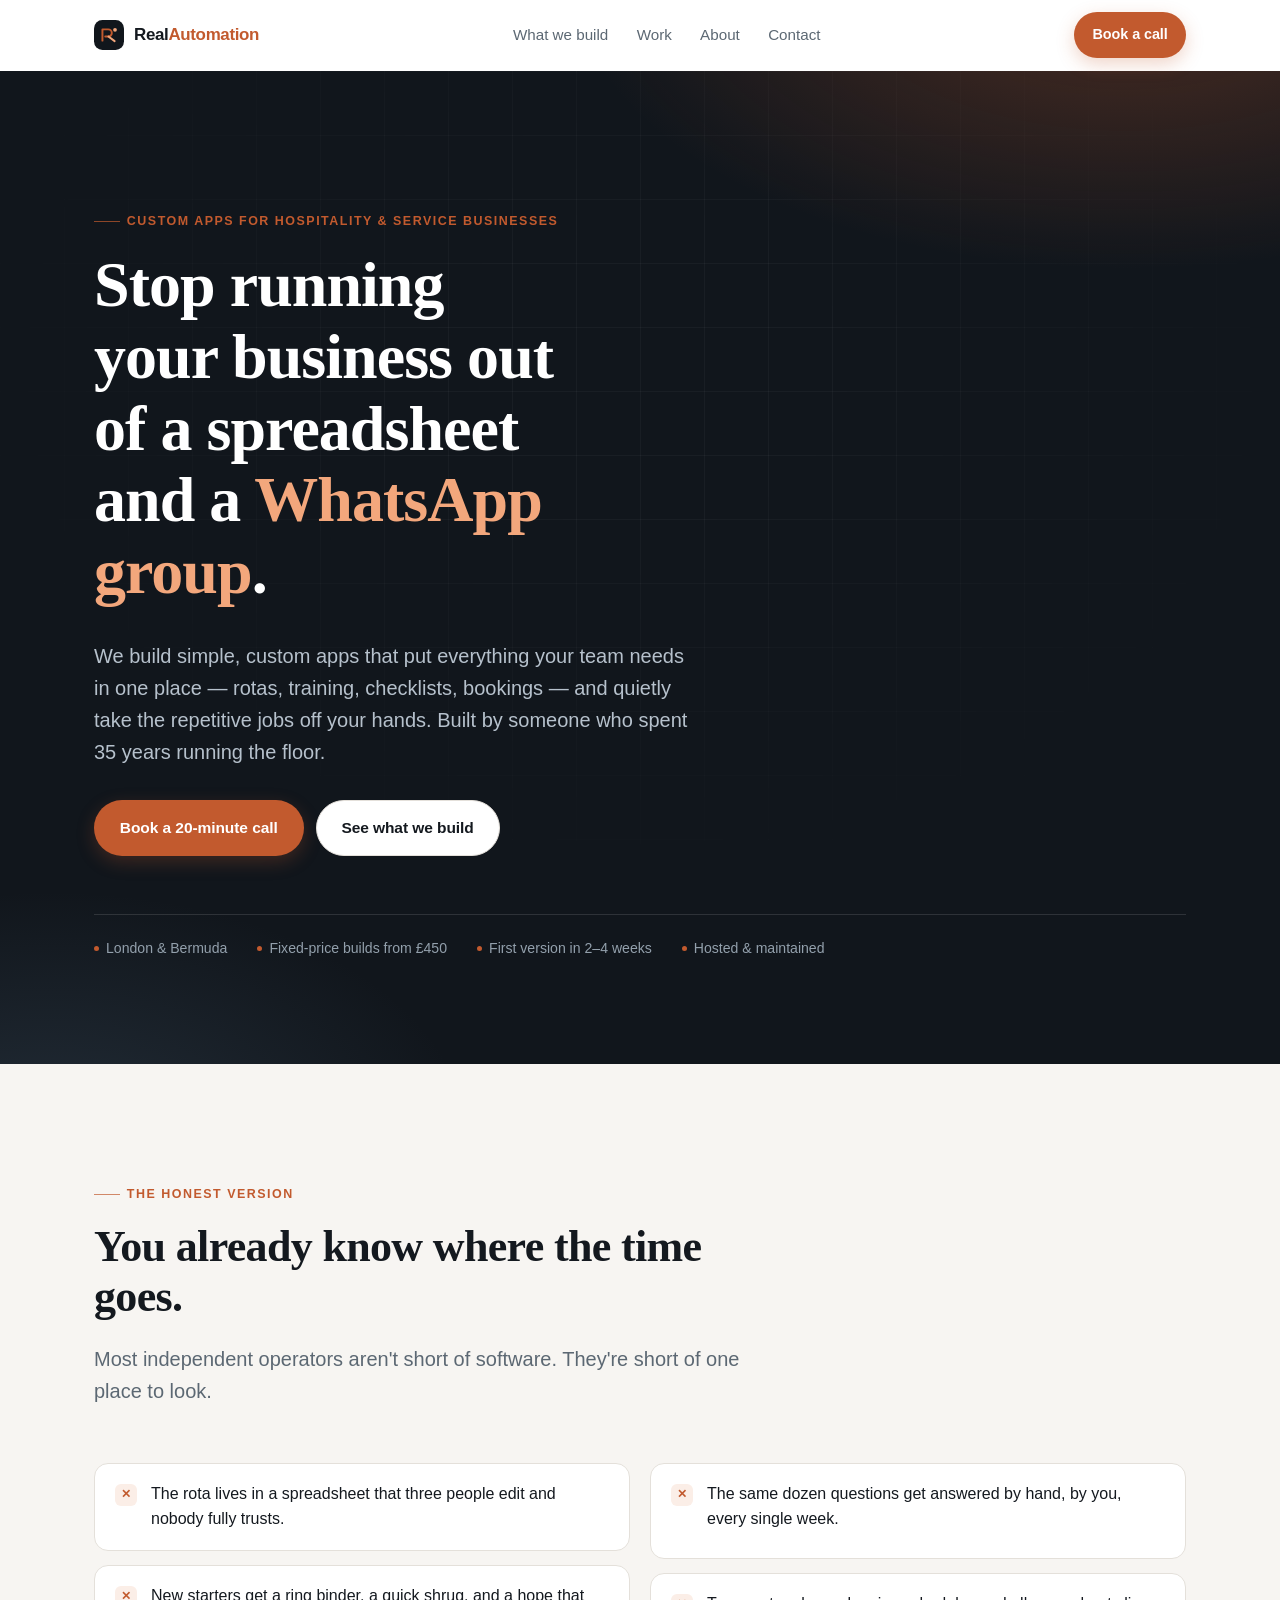
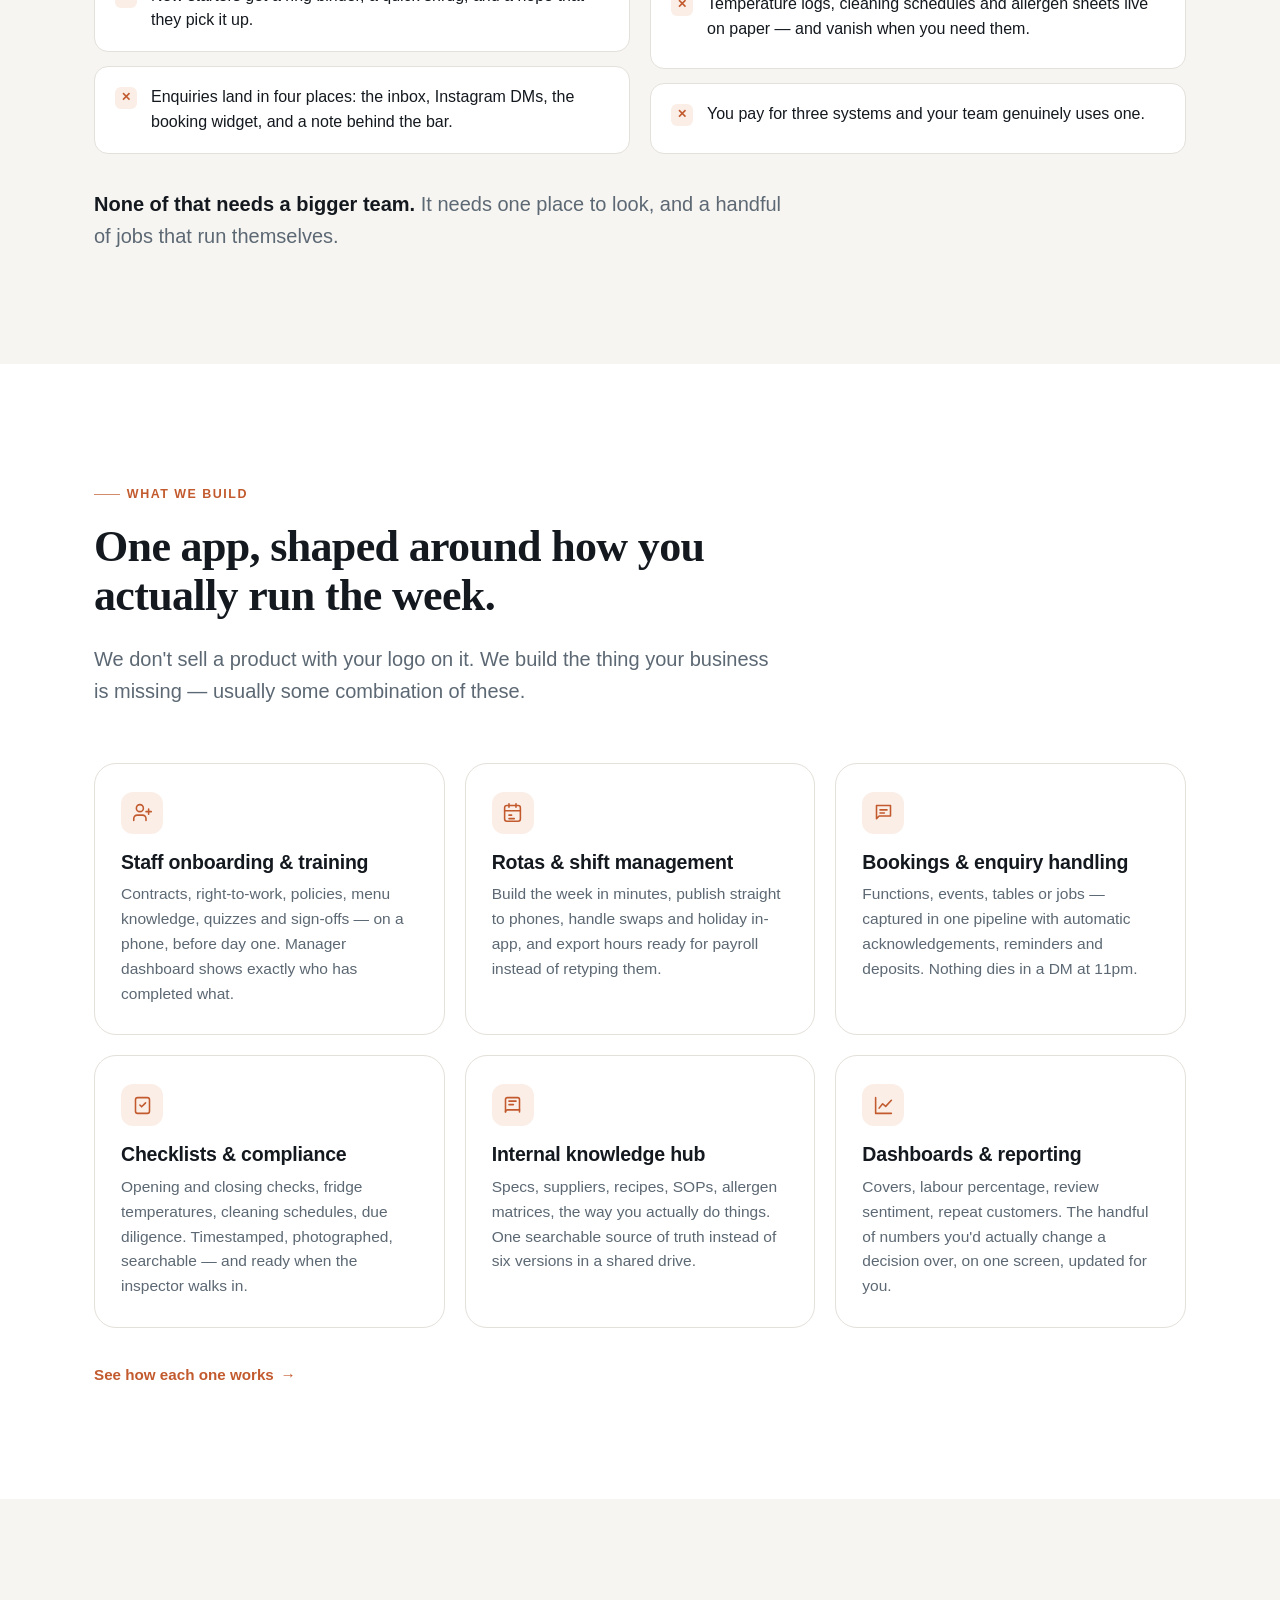
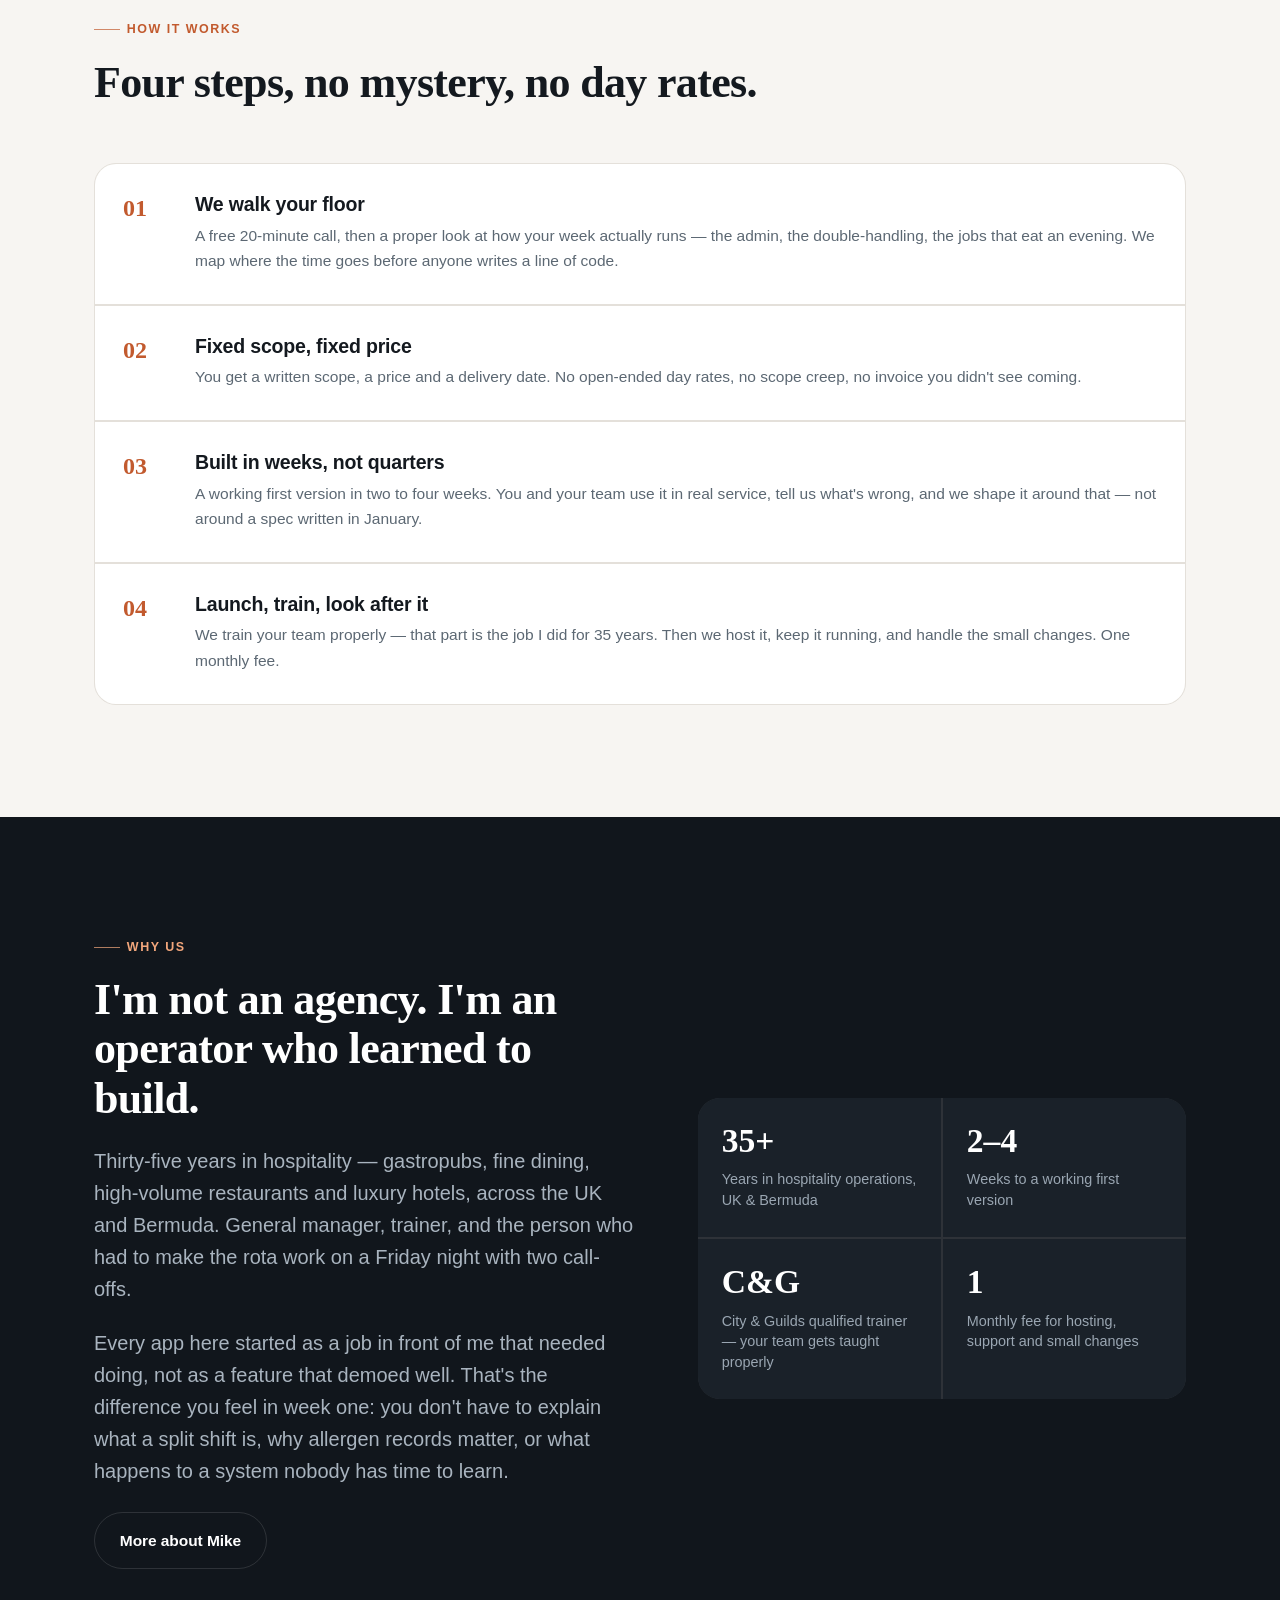
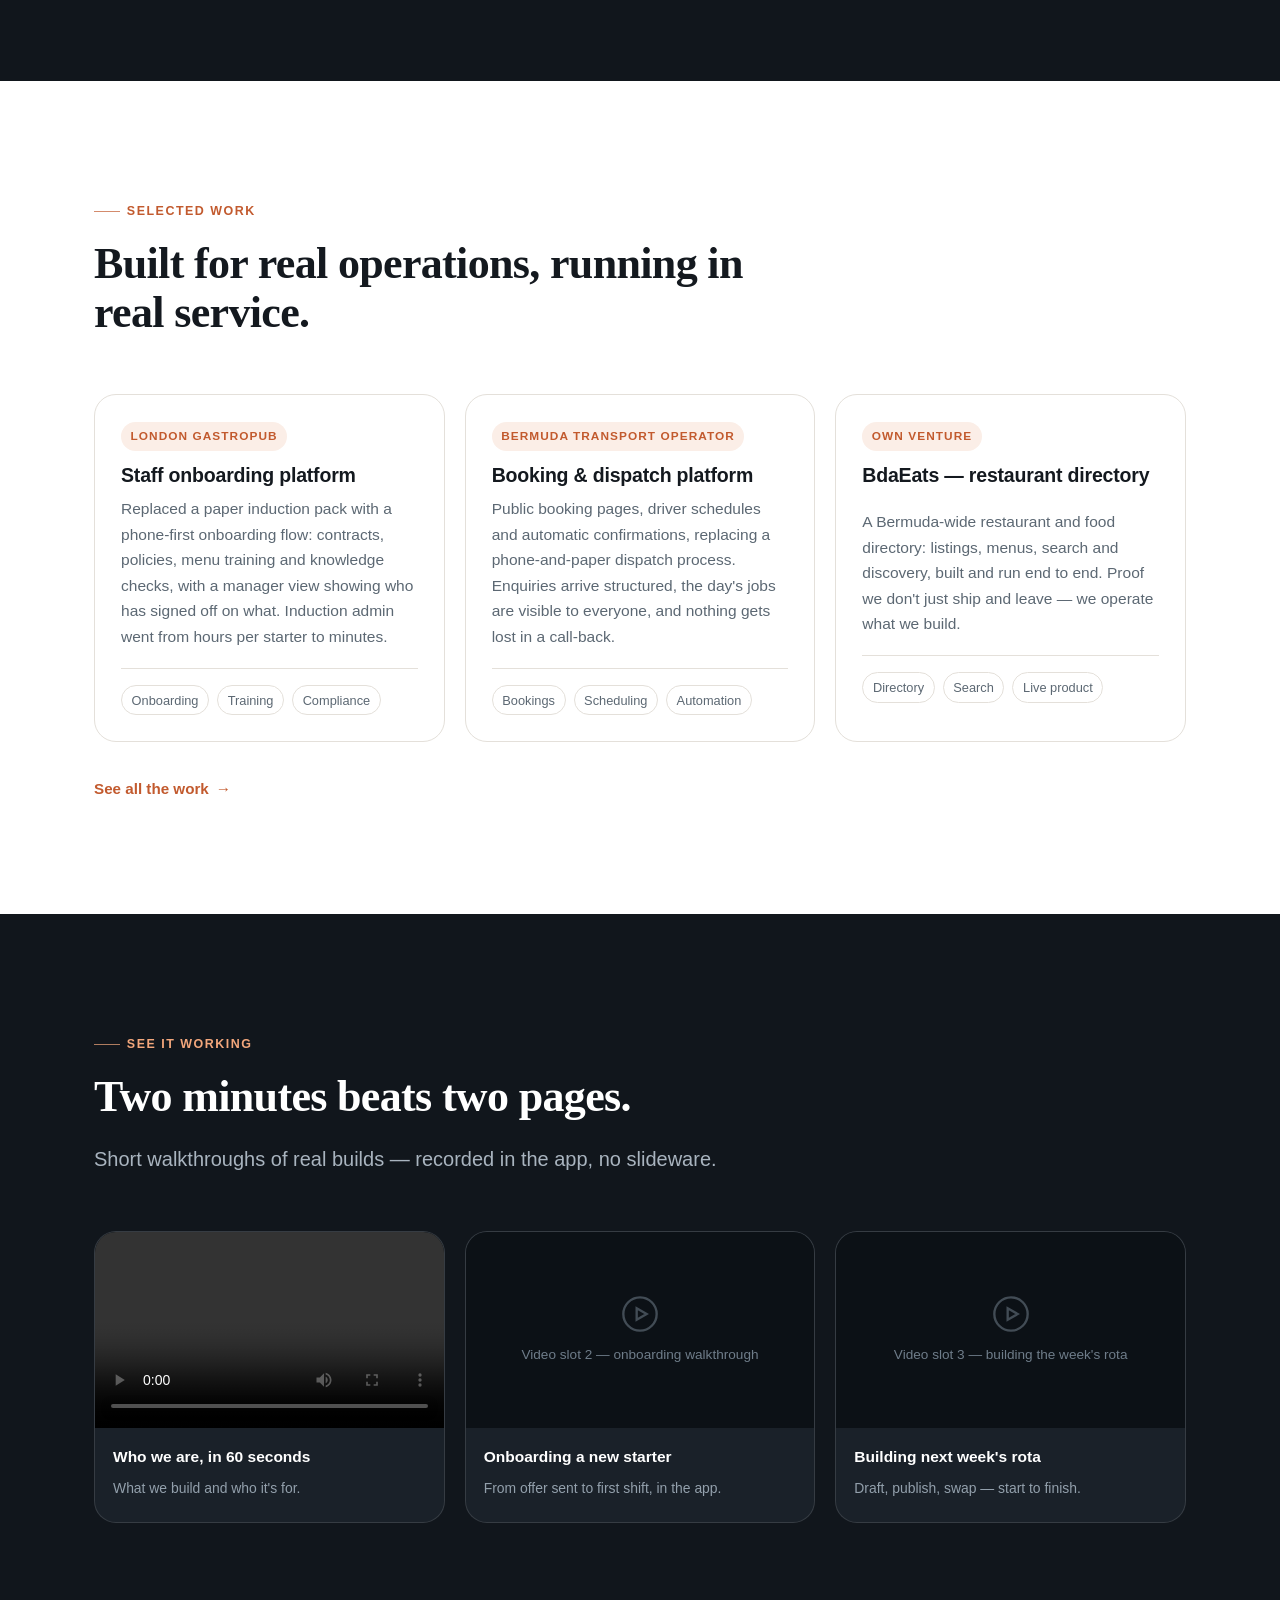
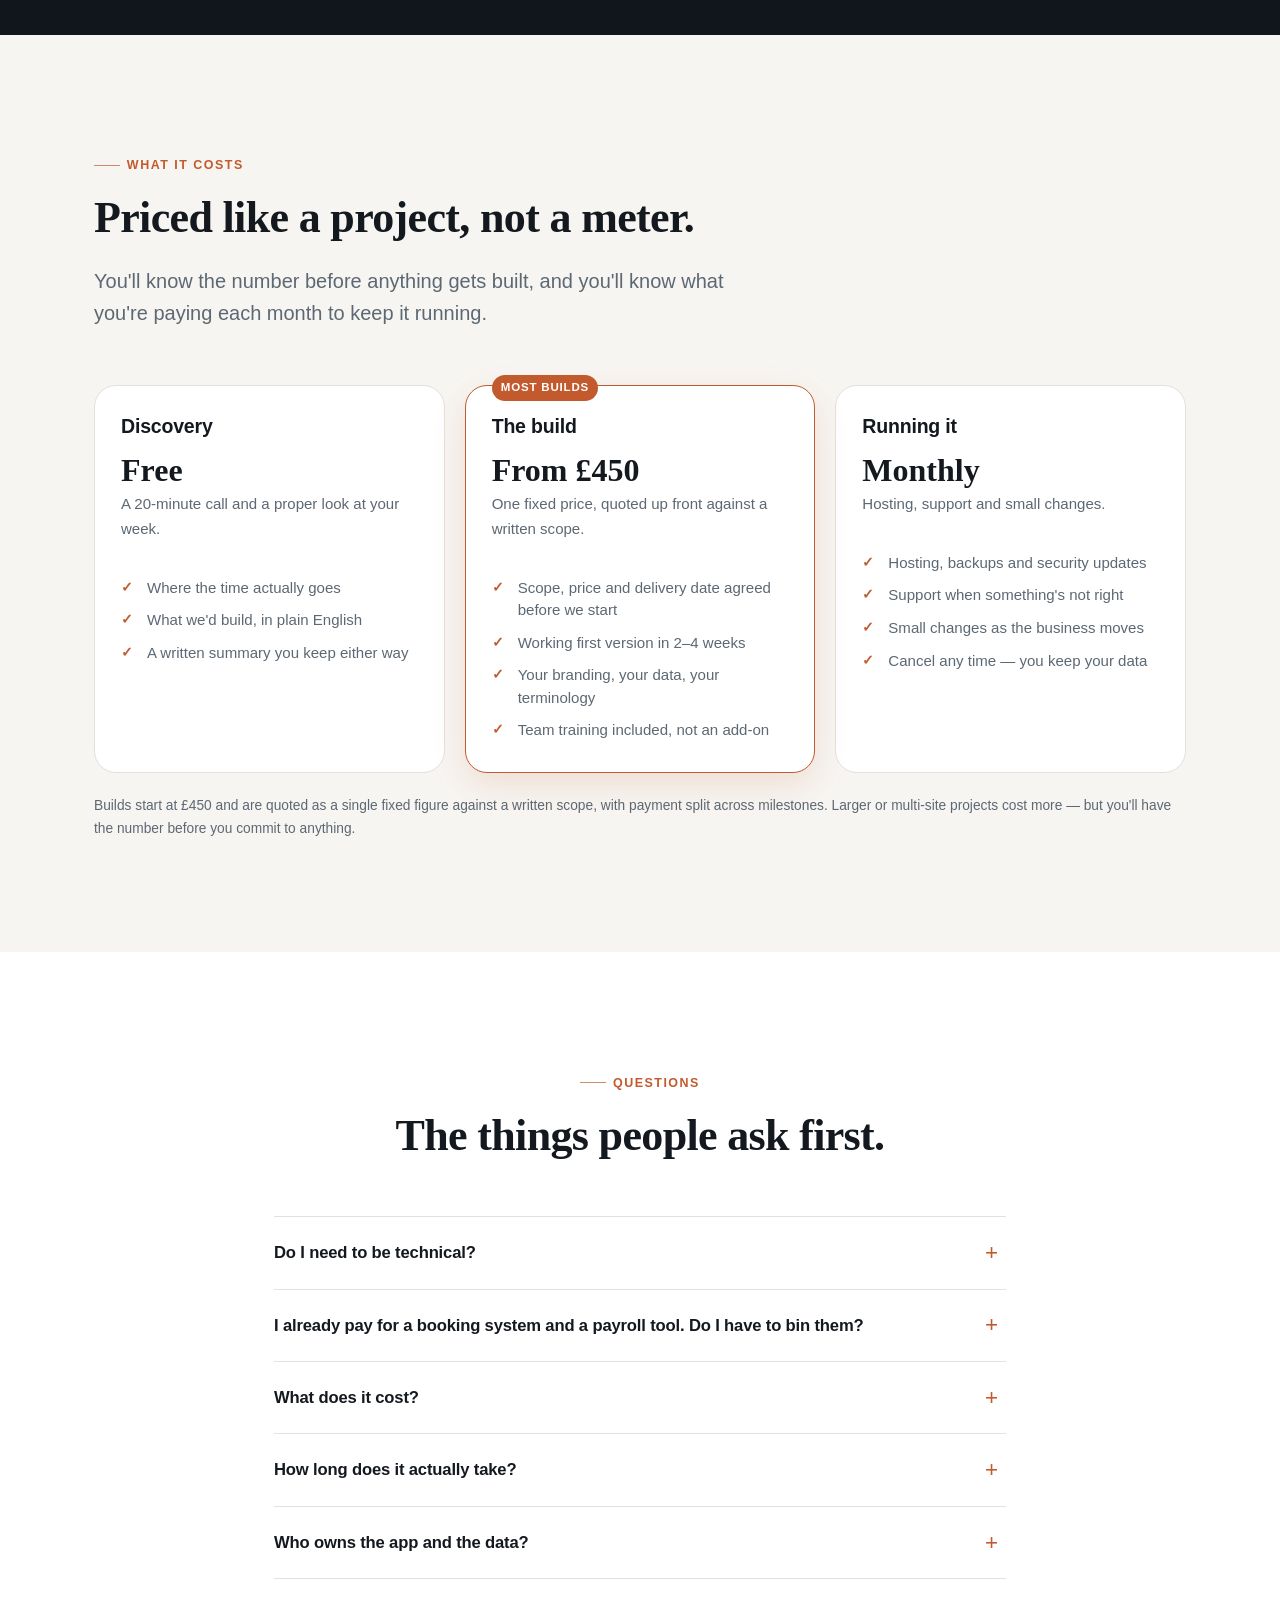
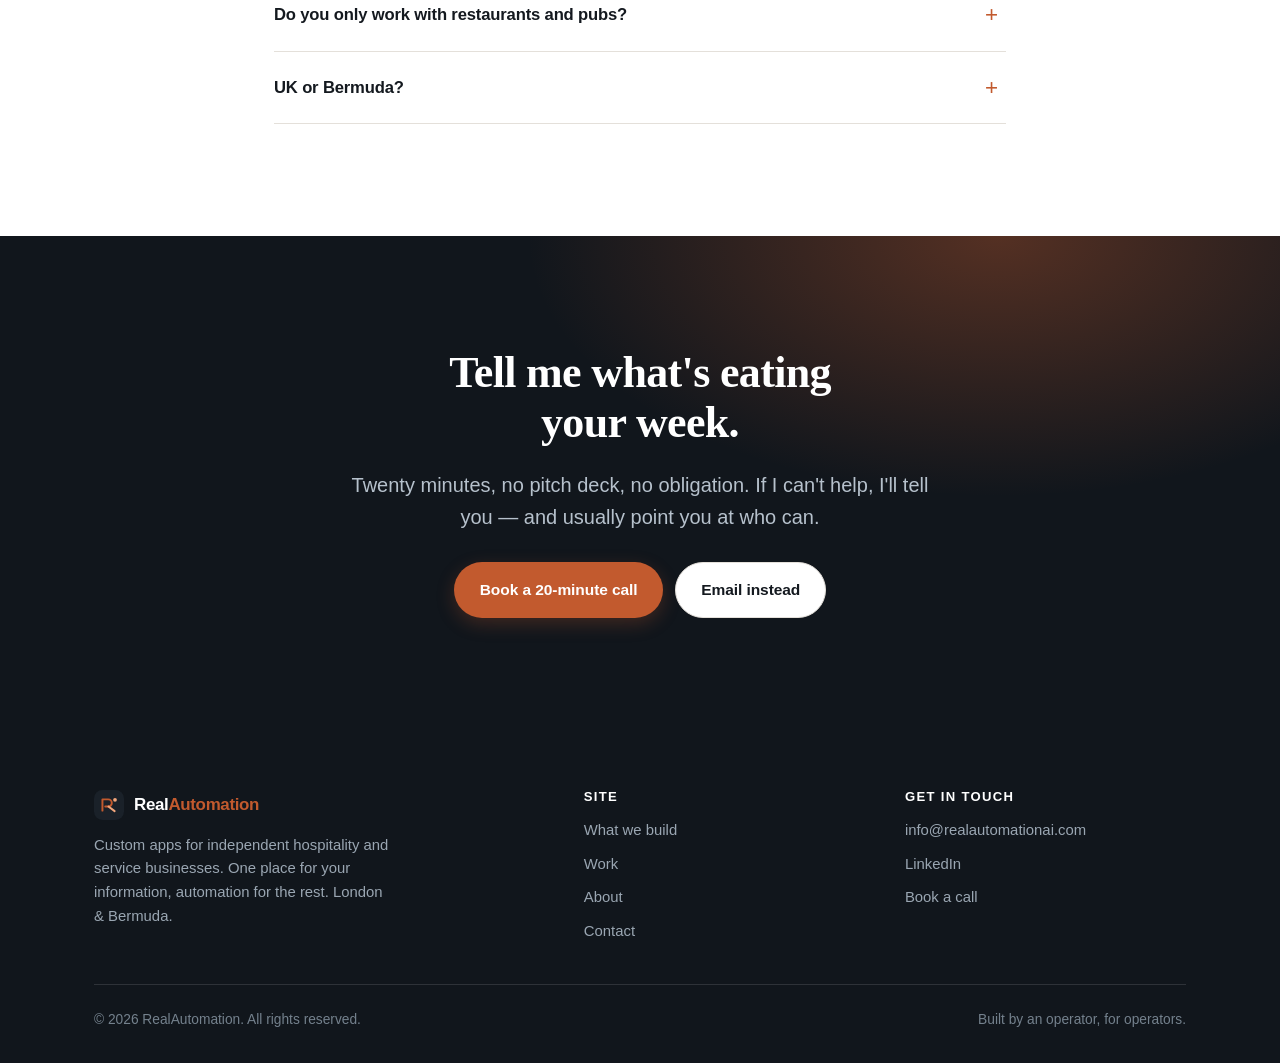
==== commit 1edbb022: "Enable intro video in home page slot 1" ====
--- a/index.html
+++ b/index.html
@@ -287,11 +287,7 @@
         <!-- VIDEO SLOT 1 — drop in an MP4 or an embed. See README for how. -->
         <figure class="video reveal" style="margin:0;">
           <div class="video-frame">
-            <!-- <video controls preload="metadata" poster="assets/img/poster-1.jpg"><source src="assets/video/intro.mp4" type="video/mp4"></video> -->
-            <div class="video-placeholder">
-              <svg viewBox="0 0 24 24" fill="none" stroke="currentColor" stroke-width="1.4"><circle cx="12" cy="12" r="10"/><path d="M10 8.5l6 3.5-6 3.5V8.5Z"/></svg>
-              Video slot 1 — 60-second intro
-            </div>
+            <video controls preload="metadata" playsinline><source src="assets/video/intro.mp4" type="video/mp4"></video>
           </div>
           <figcaption class="video-cap">
             <strong>Who we are, in 60 seconds</strong>
--- a/assets/css/styles.css
+++ b/assets/css/styles.css
@@ -0,0 +1,405 @@
+/* ==========================================================================
+   RealAutomation — stylesheet
+   One file, no build step. Edit colours in :root and the whole site follows.
+   ========================================================================== */
+
+:root {
+  /* Brand */
+  --ink:        #11161C;
+  --ink-2:      #1A2129;
+  --bg:         #FFFFFF;
+  --bg-soft:    #F7F5F2;
+  --bg-tint:    #FBEEE7;
+
+  --text:       #14191F;
+  --muted:      #5C6873;
+  --muted-dark: #9AA6B2;
+
+  --accent:     #C25A2E;
+  --accent-ink: #A2481F;
+  --accent-lite:#F3A77C;
+
+  --line:       #E4E0DA;
+  --line-dark:  rgba(255,255,255,.12);
+
+  /* Type */
+  --display: "Fraunces", Georgia, "Times New Roman", serif;
+  --sans: "Inter", -apple-system, BlinkMacSystemFont, "Segoe UI", Roboto, Helvetica, Arial, sans-serif;
+
+  /* Space */
+  --wrap: 1140px;
+  --gut: 24px;
+  --r: 14px;
+  --r-lg: 22px;
+
+  --shadow-sm: 0 1px 2px rgba(17,22,28,.06), 0 4px 14px rgba(17,22,28,.05);
+  --shadow-md: 0 2px 6px rgba(17,22,28,.07), 0 18px 44px rgba(17,22,28,.09);
+}
+
+/* ---------- Reset ---------- */
+*, *::before, *::after { box-sizing: border-box; }
+html { -webkit-text-size-adjust: 100%; scroll-behavior: smooth; }
+body {
+  margin: 0;
+  font-family: var(--sans);
+  font-size: 17px;
+  line-height: 1.65;
+  color: var(--text);
+  background: var(--bg);
+  -webkit-font-smoothing: antialiased;
+  text-rendering: optimizeLegibility;
+}
+img, svg, video { max-width: 100%; display: block; }
+a { color: inherit; }
+button { font: inherit; }
+
+h1, h2, h3, h4 {
+  font-family: var(--display);
+  font-weight: 600;
+  line-height: 1.12;
+  letter-spacing: -0.015em;
+  margin: 0 0 .5em;
+  font-variation-settings: "SOFT" 0, "WONK" 0;
+}
+h1 { font-size: clamp(2.3rem, 5.4vw, 4rem); }
+h2 { font-size: clamp(1.85rem, 3.6vw, 2.75rem); }
+h3 { font-size: 1.22rem; font-family: var(--sans); font-weight: 650; letter-spacing: -.01em; }
+p  { margin: 0 0 1.1em; }
+p:last-child { margin-bottom: 0; }
+
+/* ---------- Layout ---------- */
+.wrap { width: 100%; max-width: var(--wrap); margin-inline: auto; padding-inline: var(--gut); }
+.wrap--narrow { max-width: 780px; }
+
+section { padding: clamp(64px, 9vw, 112px) 0; }
+section.tight { padding: clamp(48px, 6vw, 72px) 0; }
+
+.soft { background: var(--bg-soft); }
+.dark { background: var(--ink); color: #EEF1F4; }
+.dark h1, .dark h2, .dark h3 { color: #fff; }
+.dark .lede, .dark .muted { color: #A9B4BF; }
+
+.eyebrow {
+  display: inline-flex; align-items: center; gap: .55em;
+  font-size: .78rem; font-weight: 600; letter-spacing: .12em; text-transform: uppercase;
+  color: var(--accent); margin: 0 0 1.1rem;
+}
+.eyebrow::before { content: ""; width: 26px; height: 1px; background: currentColor; opacity: .7; }
+.dark .eyebrow { color: var(--accent-lite); }
+
+.lede { font-size: clamp(1.07rem, 1.7vw, 1.25rem); color: var(--muted); line-height: 1.6; }
+.muted { color: var(--muted); }
+.section-head { max-width: 680px; margin-bottom: clamp(36px, 5vw, 56px); }
+.section-head.center { margin-inline: auto; text-align: center; }
+
+/* ---------- Buttons ---------- */
+.btn {
+  display: inline-flex; align-items: center; justify-content: center; gap: .55em;
+  padding: .92em 1.6em;
+  border-radius: 999px;
+  font-weight: 600; font-size: .97rem; letter-spacing: -.005em;
+  text-decoration: none; border: 1px solid transparent; cursor: pointer;
+  transition: transform .15s ease, background .18s ease, border-color .18s ease, color .18s ease, box-shadow .18s ease;
+  white-space: nowrap;
+}
+.btn:hover { transform: translateY(-1px); }
+.btn:active { transform: translateY(0); }
+.btn--primary { background: var(--accent); color: #fff; box-shadow: 0 6px 18px rgba(194,90,46,.26); }
+.btn--primary:hover { background: var(--accent-ink); box-shadow: 0 10px 26px rgba(194,90,46,.32); }
+.btn--ghost { border-color: var(--line); background: #fff; color: var(--text); }
+.btn--ghost:hover { border-color: #C9C3BA; }
+.dark .btn--ghost { background: transparent; border-color: var(--line-dark); color: #fff; }
+.dark .btn--ghost:hover { border-color: rgba(255,255,255,.32); }
+.btn--sm { padding: .68em 1.2em; font-size: .9rem; }
+.btn-row { display: flex; flex-wrap: wrap; gap: 12px; align-items: center; }
+
+.arrowlink {
+  display: inline-flex; align-items: center; gap: .45em;
+  font-weight: 600; font-size: .95rem; color: var(--accent); text-decoration: none;
+}
+.arrowlink span { transition: transform .18s ease; }
+.arrowlink:hover span { transform: translateX(3px); }
+.dark .arrowlink { color: var(--accent-lite); }
+
+/* ---------- Header ---------- */
+.site-header {
+  position: sticky; top: 0; z-index: 60;
+  background: rgba(255,255,255,.86);
+  backdrop-filter: saturate(160%) blur(12px);
+  -webkit-backdrop-filter: saturate(160%) blur(12px);
+  border-bottom: 1px solid transparent;
+  transition: border-color .2s ease, box-shadow .2s ease;
+}
+.site-header.is-stuck { border-bottom-color: var(--line); box-shadow: 0 1px 14px rgba(17,22,28,.05); }
+.nav { display: flex; align-items: center; justify-content: space-between; gap: 20px; height: 70px; }
+
+.brand { display: inline-flex; align-items: center; gap: 10px; text-decoration: none; font-weight: 700; letter-spacing: -.02em; font-size: 1.06rem; color: var(--text); }
+.brand .mark { width: 30px; height: 30px; flex: none; }
+.brand b { font-weight: 700; }
+.brand i { font-style: normal; color: var(--accent); }
+
+.nav-links { display: flex; align-items: center; gap: 4px; list-style: none; margin: 0; padding: 0; }
+.nav-links a {
+  display: block; padding: .5em .8em; border-radius: 8px;
+  text-decoration: none; font-size: .95rem; font-weight: 500; color: var(--muted);
+  transition: color .15s ease, background .15s ease;
+}
+.nav-links a:hover { color: var(--text); background: var(--bg-soft); }
+.nav-links a.is-active { color: var(--text); font-weight: 600; }
+.nav-cta { display: flex; align-items: center; gap: 10px; }
+
+.nav-toggle {
+  display: none; width: 42px; height: 42px; align-items: center; justify-content: center;
+  border: 1px solid var(--line); border-radius: 10px; background: #fff; cursor: pointer;
+}
+.nav-toggle span { display: block; width: 17px; height: 1.5px; background: var(--text); position: relative; }
+.nav-toggle span::before, .nav-toggle span::after { content: ""; position: absolute; left: 0; width: 17px; height: 1.5px; background: var(--text); transition: transform .2s ease, top .2s ease; }
+.nav-toggle span::before { top: -5.5px; }
+.nav-toggle span::after  { top: 5.5px; }
+.nav-toggle[aria-expanded="true"] span { background: transparent; }
+.nav-toggle[aria-expanded="true"] span::before { top: 0; transform: rotate(45deg); }
+.nav-toggle[aria-expanded="true"] span::after  { top: 0; transform: rotate(-45deg); }
+
+/* ---------- Hero ---------- */
+.hero {
+  position: relative; overflow: hidden;
+  background: var(--ink); color: #EEF1F4;
+  padding: clamp(70px, 11vw, 132px) 0 clamp(64px, 9vw, 104px);
+}
+.hero::before {
+  content: ""; position: absolute; inset: 0;
+  background:
+    radial-gradient(900px 480px at 88% -10%, rgba(194,90,46,.34), transparent 62%),
+    radial-gradient(700px 420px at 4% 108%, rgba(84,110,133,.26), transparent 60%);
+  pointer-events: none;
+}
+.hero::after {
+  content: ""; position: absolute; inset: 0;
+  background-image: linear-gradient(rgba(255,255,255,.035) 1px, transparent 1px), linear-gradient(90deg, rgba(255,255,255,.035) 1px, transparent 1px);
+  background-size: 64px 64px;
+  mask-image: radial-gradient(70% 70% at 50% 30%, #000 20%, transparent 78%);
+  -webkit-mask-image: radial-gradient(70% 70% at 50% 30%, #000 20%, transparent 78%);
+  pointer-events: none;
+}
+.hero .wrap { position: relative; z-index: 1; }
+.hero h1 { color: #fff; max-width: 15ch; }
+.hero h1 em { font-style: normal; color: var(--accent-lite); }
+.hero .lede { max-width: 54ch; color: #B6C1CC; margin-top: .4em; }
+.hero .btn-row { margin-top: 2rem; }
+
+.hero-strip {
+  margin-top: clamp(38px, 5vw, 58px); padding-top: 22px;
+  border-top: 1px solid var(--line-dark);
+  display: flex; flex-wrap: wrap; gap: 10px 30px;
+  font-size: .88rem; color: #93A0AC;
+}
+.hero-strip span { display: inline-flex; align-items: center; gap: .5em; }
+.hero-strip span::before { content: ""; width: 5px; height: 5px; border-radius: 50%; background: var(--accent); flex: none; }
+
+/* ---------- Grids & cards ---------- */
+.grid { display: grid; gap: 20px; }
+.grid-2 { grid-template-columns: repeat(2, minmax(0,1fr)); }
+.grid-3 { grid-template-columns: repeat(3, minmax(0,1fr)); }
+.grid-4 { grid-template-columns: repeat(4, minmax(0,1fr)); }
+
+.card {
+  background: #fff; border: 1px solid var(--line); border-radius: var(--r-lg);
+  padding: 28px 26px;
+  transition: transform .2s ease, box-shadow .2s ease, border-color .2s ease;
+}
+.card--hover:hover { transform: translateY(-3px); box-shadow: var(--shadow-md); border-color: #D8D2C9; }
+.card h3 { margin-bottom: .45em; }
+.card p { font-size: .97rem; color: var(--muted); line-height: 1.6; }
+.soft .card { background: #fff; }
+.dark .card { background: var(--ink-2); border-color: var(--line-dark); }
+.dark .card p { color: #A2AEB9; }
+
+.icon {
+  width: 42px; height: 42px; border-radius: 12px; margin-bottom: 18px;
+  display: grid; place-items: center;
+  background: var(--bg-tint); color: var(--accent);
+}
+.icon svg { width: 21px; height: 21px; }
+.dark .icon { background: rgba(194,90,46,.17); color: var(--accent-lite); }
+
+/* Problem list */
+.painlist { list-style: none; margin: 0; padding: 0; display: grid; gap: 14px; }
+.painlist li {
+  display: flex; gap: 14px; align-items: flex-start;
+  padding: 18px 20px; border-radius: var(--r); background: #fff; border: 1px solid var(--line);
+  font-size: 1rem; line-height: 1.55;
+}
+.painlist li::before {
+  content: "✕"; flex: none;
+  width: 22px; height: 22px; border-radius: 6px; margin-top: 2px;
+  display: grid; place-items: center;
+  background: var(--bg-tint); color: var(--accent); font-size: .72rem; font-weight: 700;
+}
+
+/* Steps */
+.steps { counter-reset: step; display: grid; gap: 2px; border: 1px solid var(--line); border-radius: var(--r-lg); overflow: hidden; background: var(--line); }
+.step { background: #fff; padding: 30px 28px; display: grid; grid-template-columns: 52px 1fr; gap: 20px; align-items: start; }
+.step .num {
+  font-family: var(--display); font-size: 1.5rem; font-weight: 600; color: var(--accent);
+  line-height: 1; padding-top: 2px;
+}
+.step h3 { margin-bottom: .35em; }
+.step p { color: var(--muted); font-size: .97rem; margin: 0; }
+
+/* Case cards */
+.case { display: grid; grid-template-columns: 1fr; border: 1px solid var(--line); border-radius: var(--r-lg); overflow: hidden; background: #fff; }
+.case-head { padding: 26px 26px 0; }
+.case-tag { display: inline-block; font-size: .74rem; font-weight: 600; letter-spacing: .09em; text-transform: uppercase; color: var(--accent); background: var(--bg-tint); padding: .38em .8em; border-radius: 999px; margin-bottom: 14px; }
+.case-body { padding: 0 26px 26px; }
+.case-body p { font-size: .97rem; color: var(--muted); }
+.case-meta { margin-top: 18px; padding-top: 16px; border-top: 1px solid var(--line); display: flex; flex-wrap: wrap; gap: 8px; }
+.chip { font-size: .8rem; color: var(--muted); border: 1px solid var(--line); border-radius: 999px; padding: .3em .75em; }
+
+/* Split / about */
+.split { display: grid; grid-template-columns: 1.05fr .95fr; gap: clamp(32px, 5vw, 64px); align-items: center; }
+.split--wide { grid-template-columns: 1fr 1fr; }
+
+.statgrid { display: grid; grid-template-columns: repeat(2, 1fr); gap: 2px; background: var(--line-dark); border-radius: var(--r-lg); overflow: hidden; }
+.stat { background: var(--ink-2); padding: 26px 24px; }
+.stat b { display: block; font-family: var(--display); font-size: 2.1rem; font-weight: 600; color: #fff; line-height: 1; margin-bottom: .35em; }
+.stat span { font-size: .9rem; color: #9AA6B2; line-height: 1.45; display: block; }
+
+/* Video slots */
+.videos { display: grid; gap: 20px; grid-template-columns: repeat(3, 1fr); }
+.video {
+  border-radius: var(--r-lg); overflow: hidden; border: 1px solid var(--line-dark);
+  background: var(--ink-2);
+}
+.video-frame { position: relative; aspect-ratio: 16 / 9; background: #0C1116; display: grid; place-items: center; }
+.video-frame video, .video-frame iframe { position: absolute; inset: 0; width: 100%; height: 100%; border: 0; object-fit: cover; }
+.video-placeholder { text-align: center; color: #6F7D8A; font-size: .85rem; padding: 16px; }
+.video-placeholder svg { width: 40px; height: 40px; margin: 0 auto 10px; opacity: .55; }
+.video-cap { padding: 16px 18px 20px; }
+.video-cap strong { display: block; font-size: .97rem; color: #fff; margin-bottom: 4px; font-weight: 600; }
+.video-cap span { font-size: .87rem; color: #93A0AC; }
+
+/* Pricing */
+.price { display: grid; grid-template-columns: repeat(3, 1fr); gap: 20px; }
+.price-card { border: 1px solid var(--line); border-radius: var(--r-lg); padding: 30px 26px; background: #fff; display: flex; flex-direction: column; }
+.price-card.is-feature { border-color: var(--accent); box-shadow: 0 12px 34px rgba(194,90,46,.14); position: relative; }
+.price-card.is-feature::after { content: "Most builds"; position: absolute; top: -11px; left: 26px; background: var(--accent); color: #fff; font-size: .72rem; font-weight: 600; letter-spacing: .07em; text-transform: uppercase; padding: .3em .8em; border-radius: 999px; }
+.price-card h3 { margin-bottom: .3em; }
+.price-figure { font-family: var(--display); font-size: 2rem; font-weight: 600; color: var(--text); margin: 10px 0 4px; line-height: 1.1; }
+.price-card ul { list-style: none; margin: 18px 0 0; padding: 0; display: grid; gap: 10px; }
+.price-card li { font-size: .94rem; color: var(--muted); padding-left: 26px; position: relative; line-height: 1.5; }
+.price-card li::before { content: "✓"; position: absolute; left: 0; top: 0; color: var(--accent); font-weight: 700; font-size: .88rem; }
+
+/* Tick list */
+.ticks { list-style: none; margin: 0; padding: 0; display: grid; gap: 11px; }
+.ticks li { position: relative; padding-left: 27px; font-size: .95rem; color: var(--muted); line-height: 1.5; }
+.ticks li::before { content: "✓"; position: absolute; left: 0; top: 0; color: var(--accent); font-weight: 700; font-size: .88rem; }
+.dark .ticks li { color: #A2AEB9; }
+
+/* FAQ */
+.faq { border-top: 1px solid var(--line); }
+.faq details { border-bottom: 1px solid var(--line); }
+.faq summary {
+  list-style: none; cursor: pointer; padding: 22px 42px 22px 0; position: relative;
+  font-weight: 600; font-size: 1.04rem; letter-spacing: -.01em;
+}
+.faq summary::-webkit-details-marker { display: none; }
+.faq summary::after {
+  content: "+"; position: absolute; right: 8px; top: 50%; transform: translateY(-50%);
+  font-size: 1.4rem; font-weight: 400; color: var(--accent); line-height: 1; transition: transform .2s ease;
+}
+.faq details[open] summary::after { content: "−"; }
+.faq details p { padding: 0 48px 24px 0; margin: 0; color: var(--muted); font-size: .99rem; }
+
+/* CTA band */
+.cta-band { background: var(--ink); color: #fff; position: relative; overflow: hidden; }
+.cta-band::before {
+  content: ""; position: absolute; inset: 0;
+  background: radial-gradient(760px 420px at 78% 0%, rgba(194,90,46,.38), transparent 62%);
+}
+.cta-band .wrap { position: relative; z-index: 1; text-align: center; }
+.cta-band h2 { max-width: 20ch; margin-inline: auto; }
+.cta-band .lede { max-width: 52ch; margin-inline: auto; color: #B6C1CC; }
+.cta-band .btn-row { justify-content: center; margin-top: 1.8rem; }
+
+/* Forms */
+.form { display: grid; gap: 18px; }
+.field { display: grid; gap: 7px; }
+.field label { font-size: .88rem; font-weight: 600; letter-spacing: -.005em; }
+.field input, .field select, .field textarea {
+  font: inherit; font-size: .98rem;
+  padding: .82em .95em; border: 1px solid var(--line); border-radius: 11px;
+  background: #fff; color: var(--text); width: 100%;
+  transition: border-color .15s ease, box-shadow .15s ease;
+}
+.field textarea { min-height: 140px; resize: vertical; }
+.field input:focus, .field select:focus, .field textarea:focus {
+  outline: none; border-color: var(--accent); box-shadow: 0 0 0 3px rgba(194,90,46,.14);
+}
+.field-row { display: grid; grid-template-columns: 1fr 1fr; gap: 18px; }
+.form-note { font-size: .86rem; color: var(--muted); }
+.hp { position: absolute; left: -9999px; opacity: 0; height: 0; width: 0; }
+
+.contact-aside { display: grid; gap: 22px; align-content: start; }
+.contact-item { display: grid; gap: 3px; }
+.contact-item b { font-size: .84rem; text-transform: uppercase; letter-spacing: .09em; color: var(--muted); font-weight: 600; }
+.contact-item a, .contact-item span { font-size: 1.04rem; text-decoration: none; }
+.contact-item a:hover { color: var(--accent); }
+
+/* Footer */
+.site-footer { background: var(--ink); color: #9AA6B2; padding: 60px 0 32px; font-size: .93rem; }
+.footer-top { display: grid; grid-template-columns: 1.6fr 1fr 1fr; gap: 40px; padding-bottom: 40px; border-bottom: 1px solid var(--line-dark); }
+.site-footer .brand { color: #fff; margin-bottom: 14px; }
+.site-footer p { max-width: 36ch; line-height: 1.6; }
+.footer-col h4 { font-family: var(--sans); font-size: .82rem; text-transform: uppercase; letter-spacing: .1em; color: #fff; font-weight: 600; margin-bottom: 14px; }
+.footer-col ul { list-style: none; margin: 0; padding: 0; display: grid; gap: 9px; }
+.footer-col a { text-decoration: none; }
+.footer-col a:hover { color: #fff; }
+.footer-bot { padding-top: 24px; display: flex; flex-wrap: wrap; gap: 10px 24px; justify-content: space-between; font-size: .86rem; color: #74818D; }
+
+/* Prose (about / legal) */
+.prose h2 { margin-top: 1.8em; }
+.prose h3 { margin-top: 1.6em; }
+.prose ul { padding-left: 1.1em; color: var(--muted); }
+.prose li { margin-bottom: .5em; }
+
+/* Reveal on scroll */
+.reveal { opacity: 0; transform: translateY(16px); transition: opacity .6s ease, transform .6s ease; }
+.reveal.is-in { opacity: 1; transform: none; }
+@media (prefers-reduced-motion: reduce) {
+  .reveal { opacity: 1; transform: none; transition: none; }
+  html { scroll-behavior: auto; }
+  .btn:hover { transform: none; }
+}
+
+/* ---------- Responsive ---------- */
+@media (max-width: 960px) {
+  .grid-4 { grid-template-columns: repeat(2, minmax(0,1fr)); }
+  .grid-3 { grid-template-columns: repeat(2, minmax(0,1fr)); }
+  .videos { grid-template-columns: repeat(2, 1fr); }
+  .price { grid-template-columns: 1fr; }
+  .split, .split--wide { grid-template-columns: 1fr; }
+  .footer-top { grid-template-columns: 1fr 1fr; }
+}
+
+@media (max-width: 720px) {
+  body { font-size: 16.5px; }
+  .nav-toggle { display: inline-flex; }
+  .nav-links {
+    position: absolute; left: 0; right: 0; top: 70px;
+    flex-direction: column; align-items: stretch; gap: 2px;
+    background: #fff; border-bottom: 1px solid var(--line);
+    padding: 12px var(--gut) 20px;
+    box-shadow: 0 14px 30px rgba(17,22,28,.08);
+    display: none;
+  }
+  .nav-links.is-open { display: flex; }
+  .nav-links a { padding: .75em .6em; font-size: 1.02rem; }
+  .nav-cta .btn { display: none; }
+  .grid-2, .grid-3, .grid-4 { grid-template-columns: 1fr; }
+  .videos { grid-template-columns: 1fr; }
+  .step { grid-template-columns: 40px 1fr; gap: 14px; padding: 24px 20px; }
+  .field-row { grid-template-columns: 1fr; }
+  .footer-top { grid-template-columns: 1fr; gap: 30px; }
+  .statgrid { grid-template-columns: 1fr 1fr; }
+  .hero h1 { max-width: none; }
+}
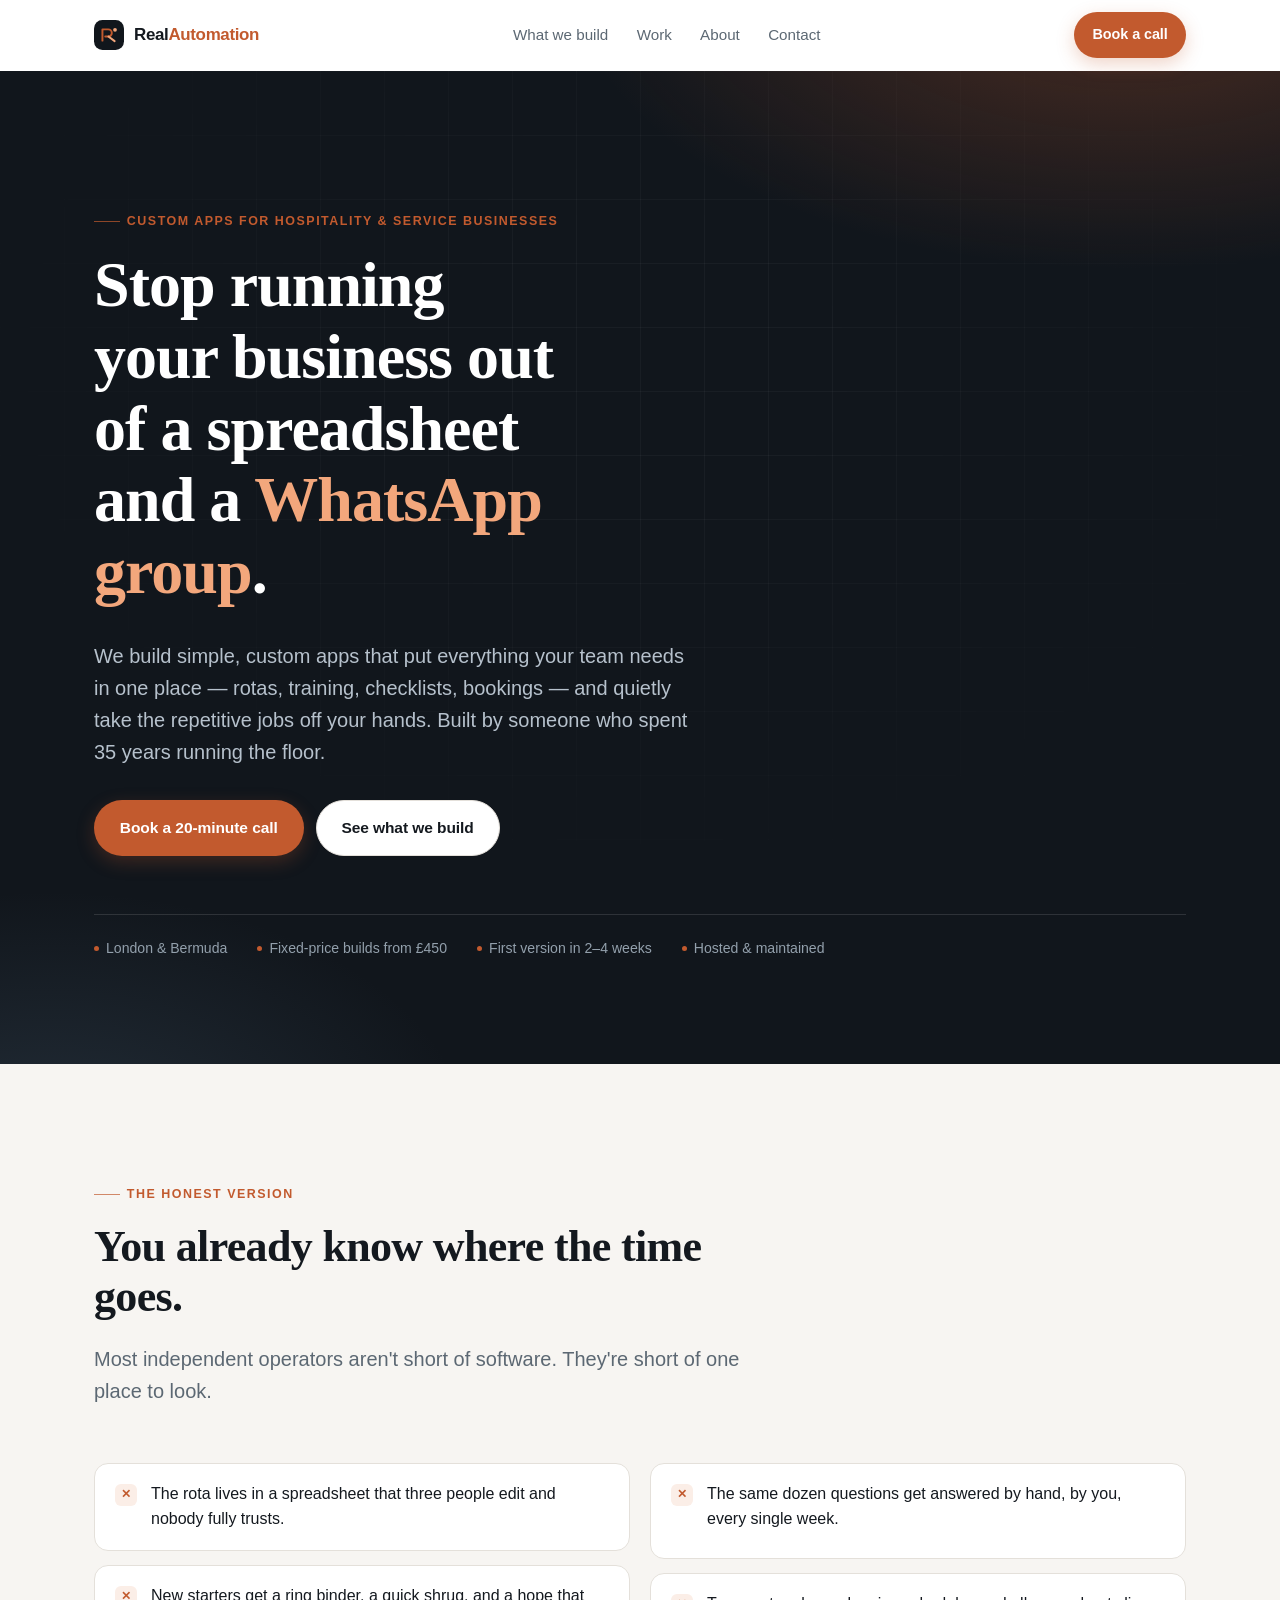
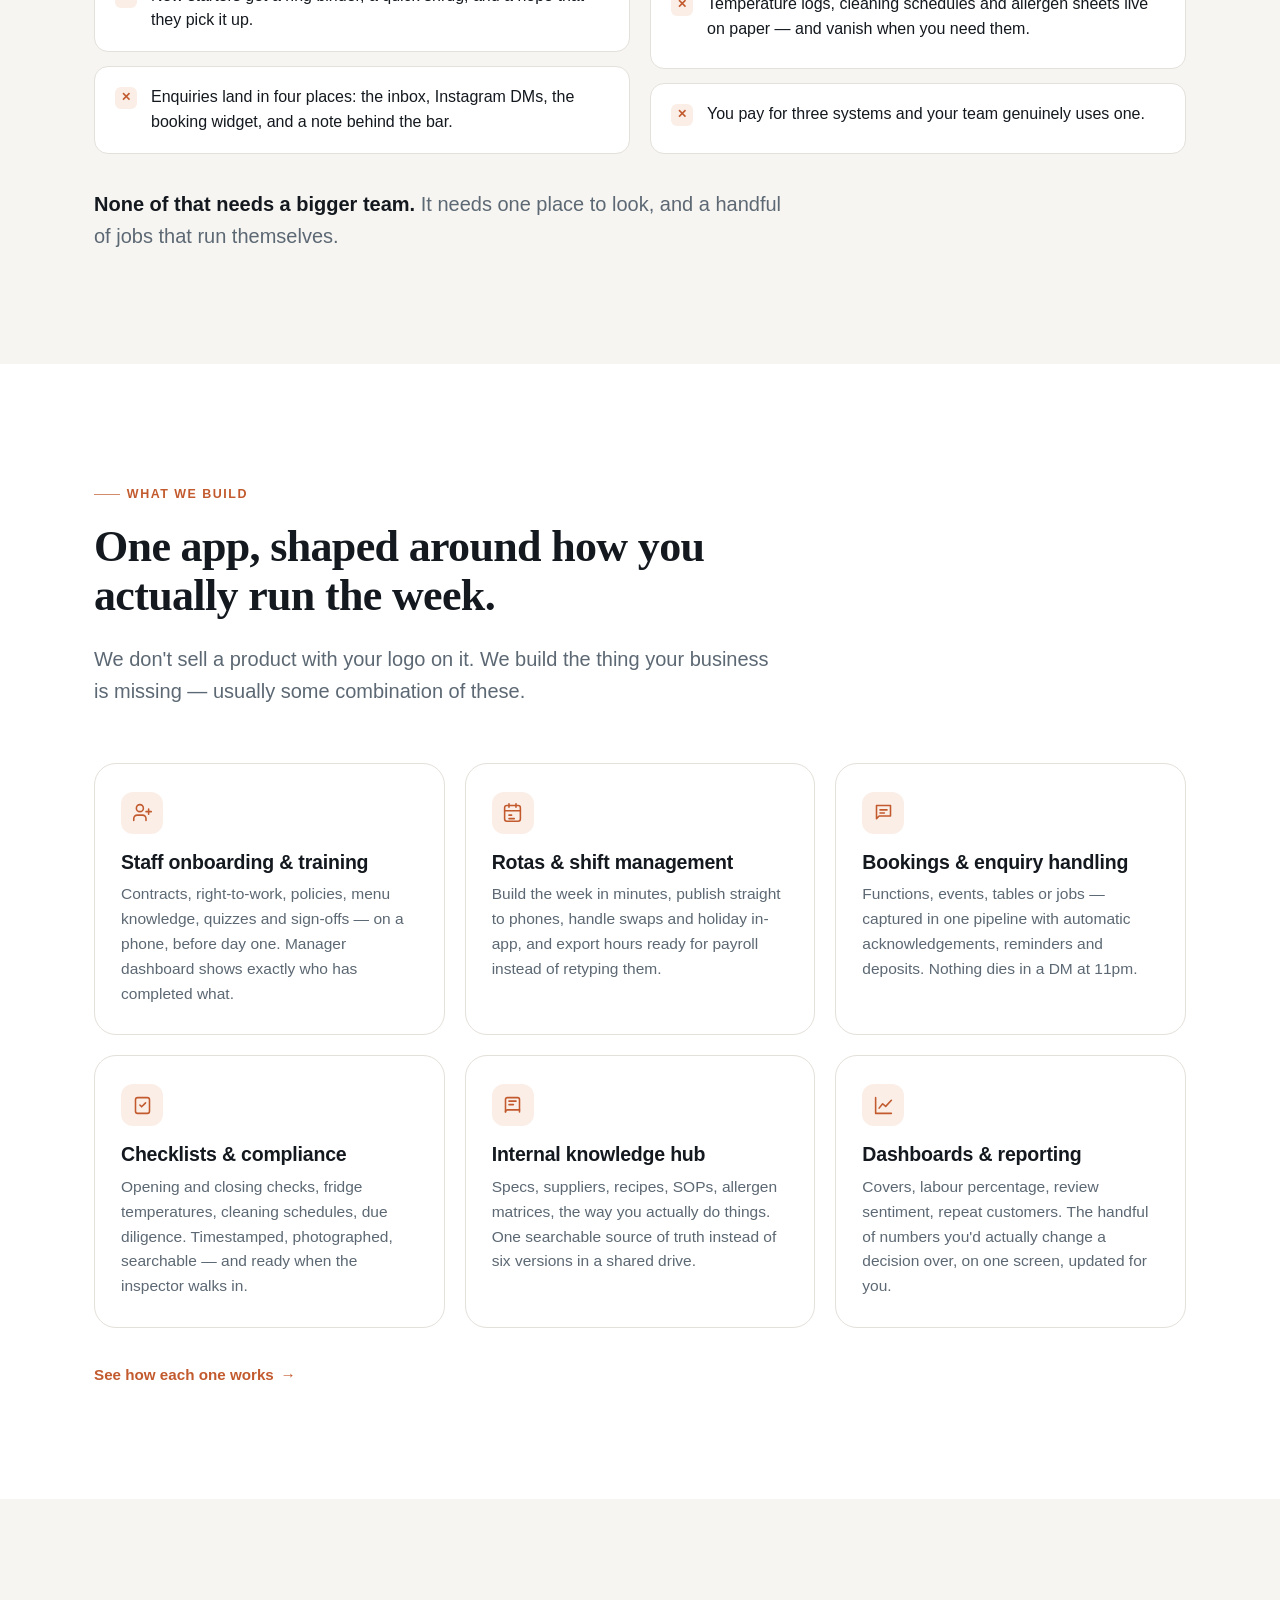
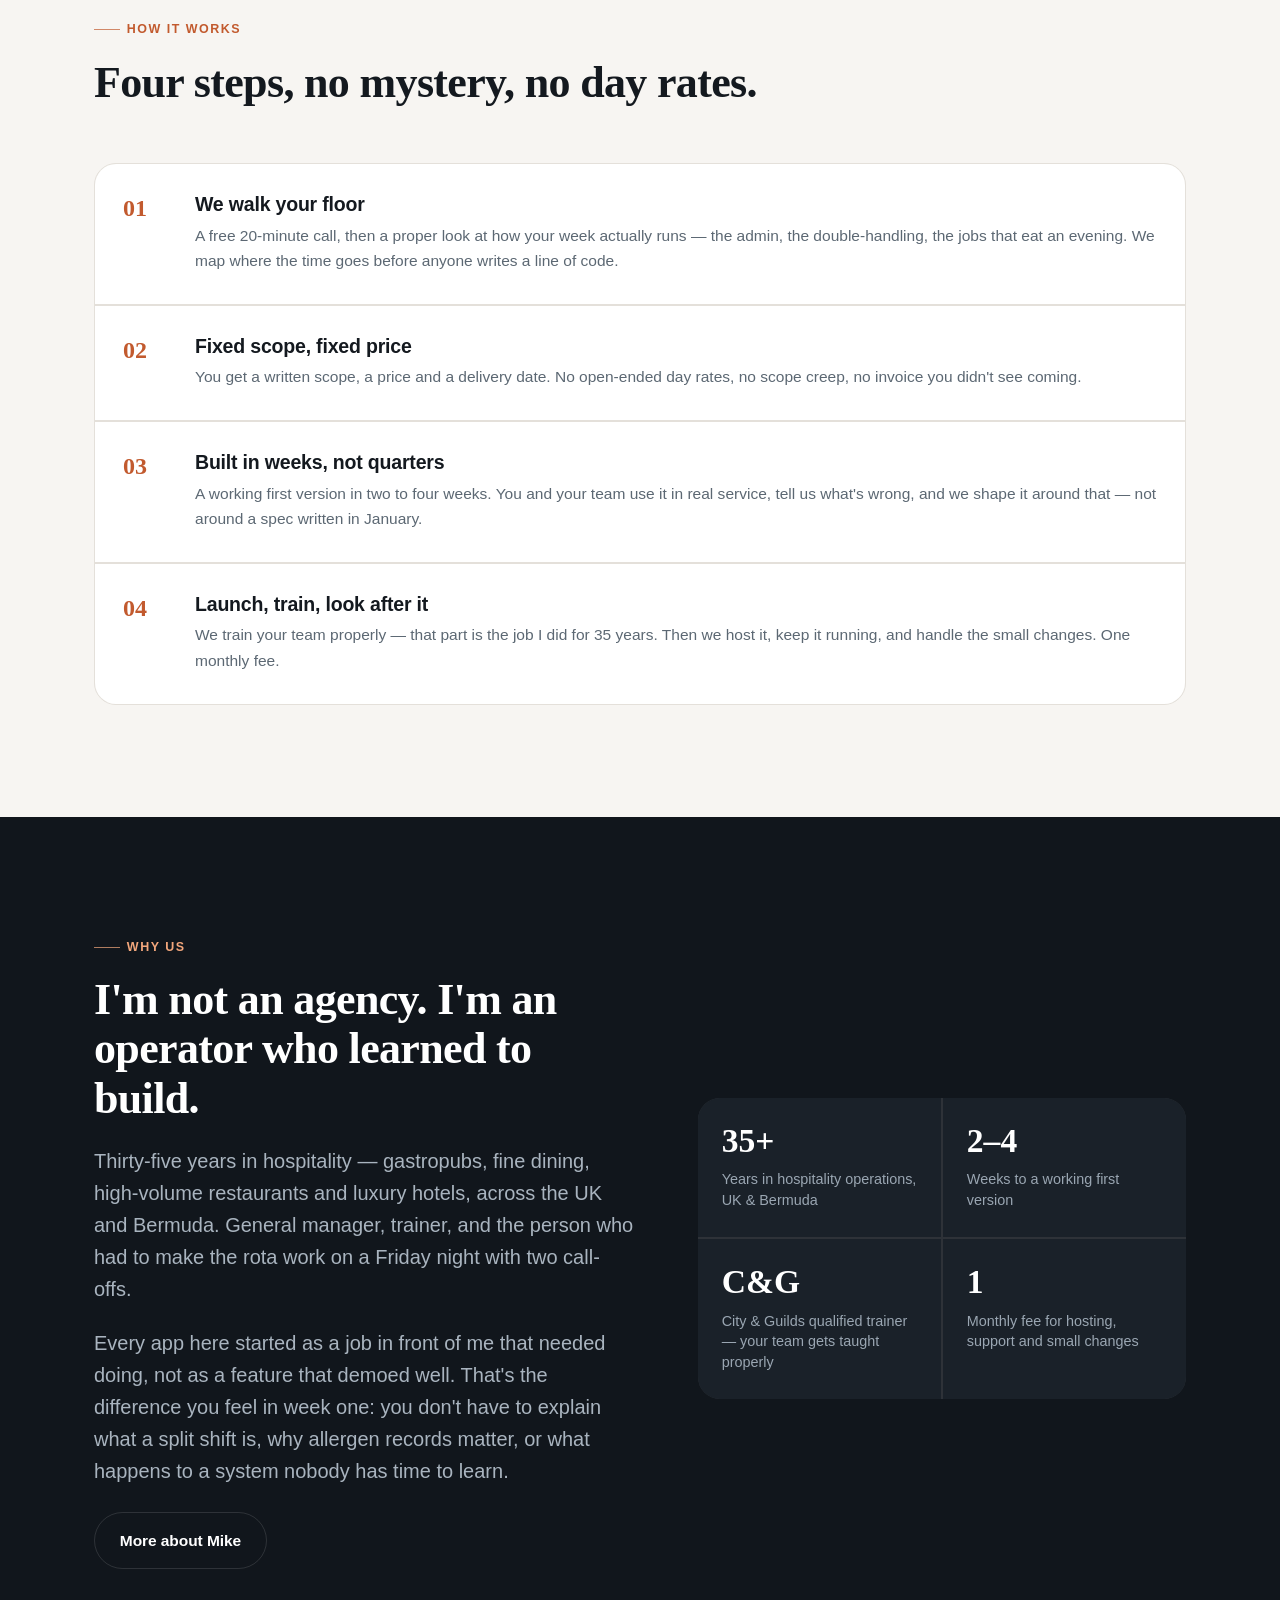
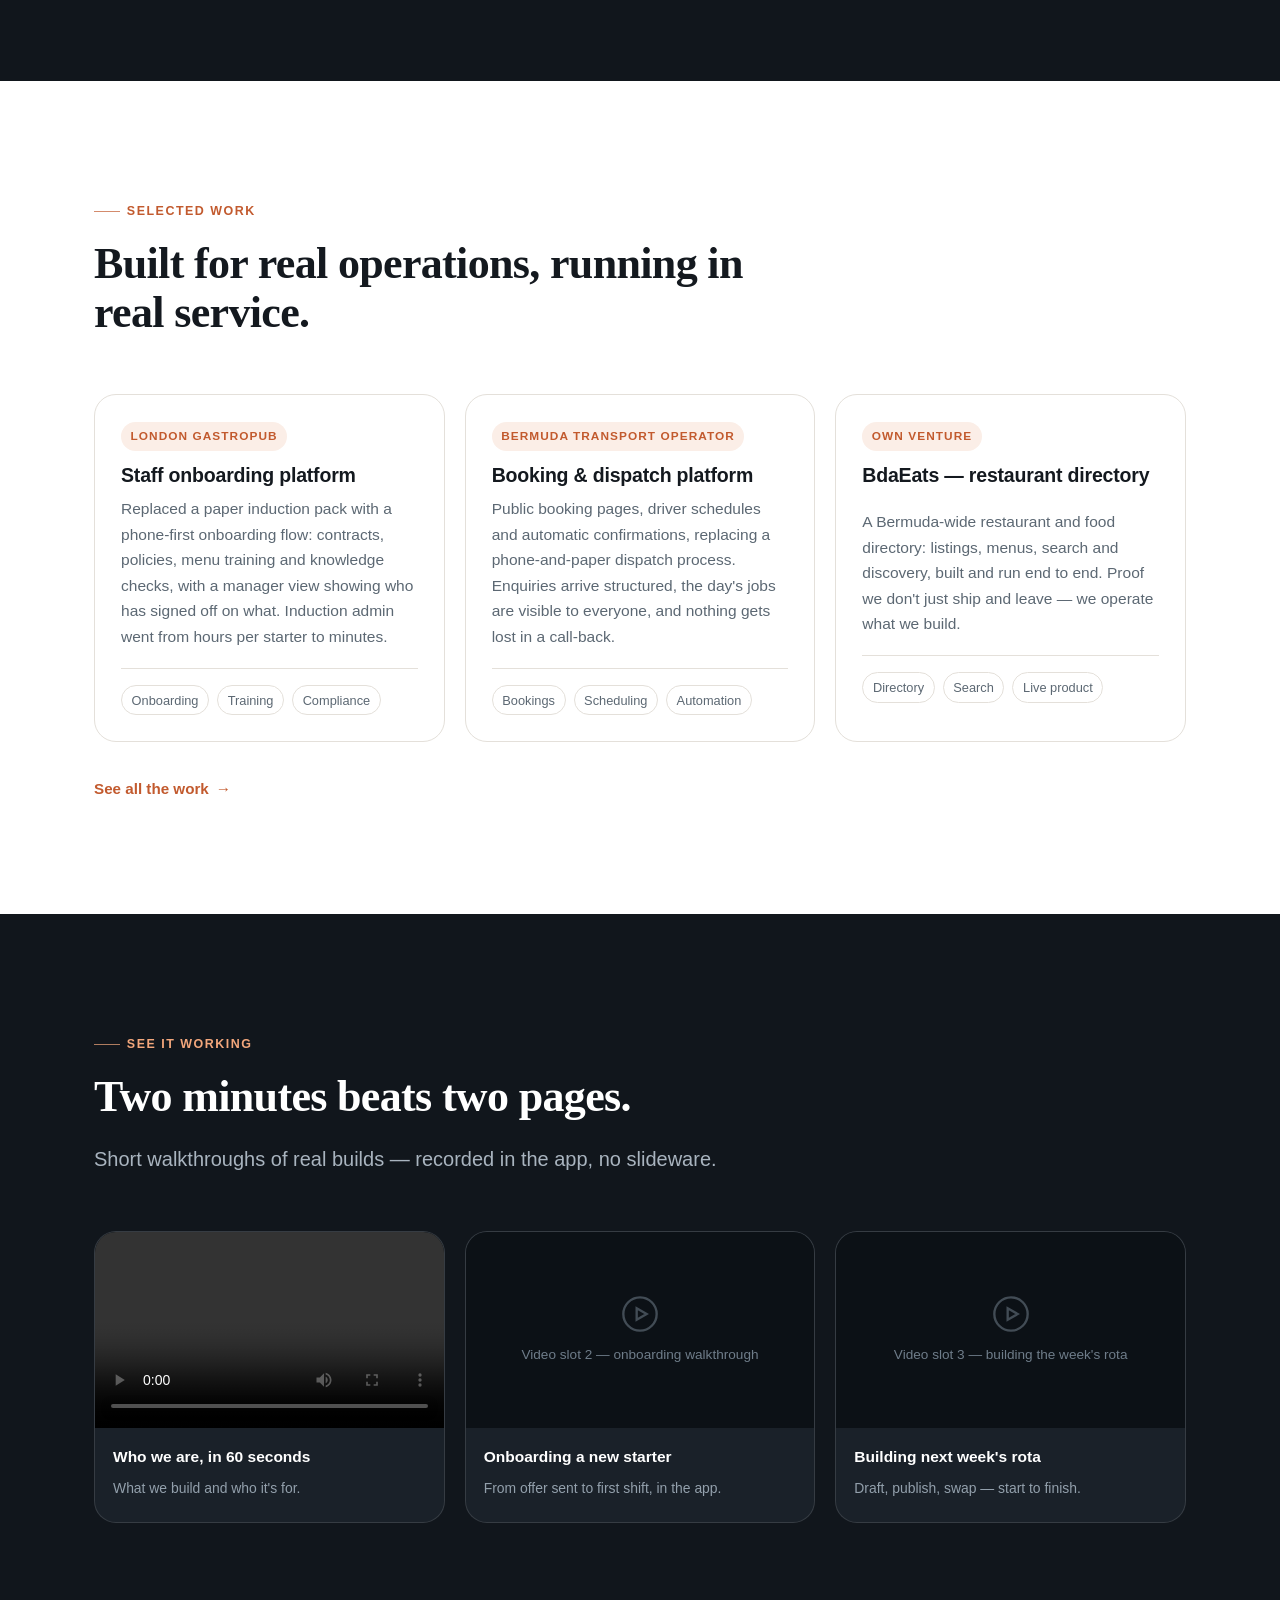
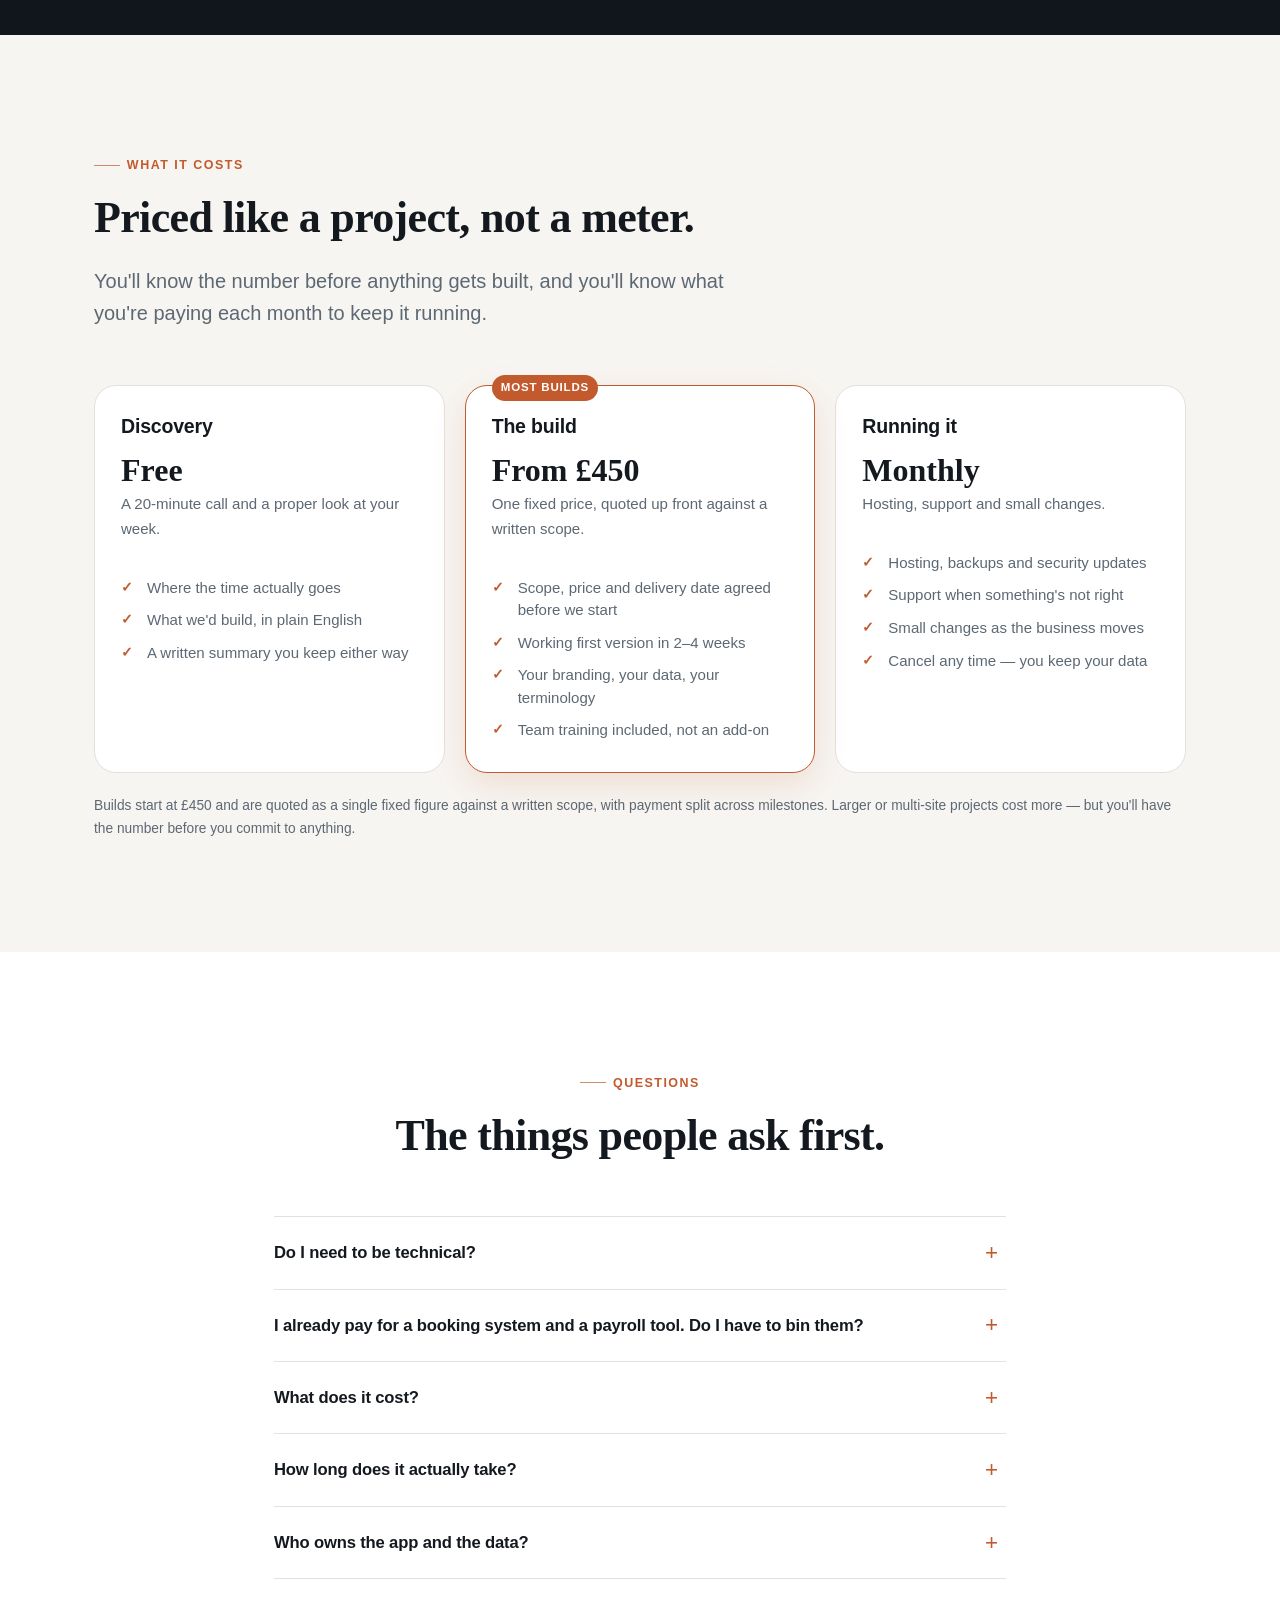
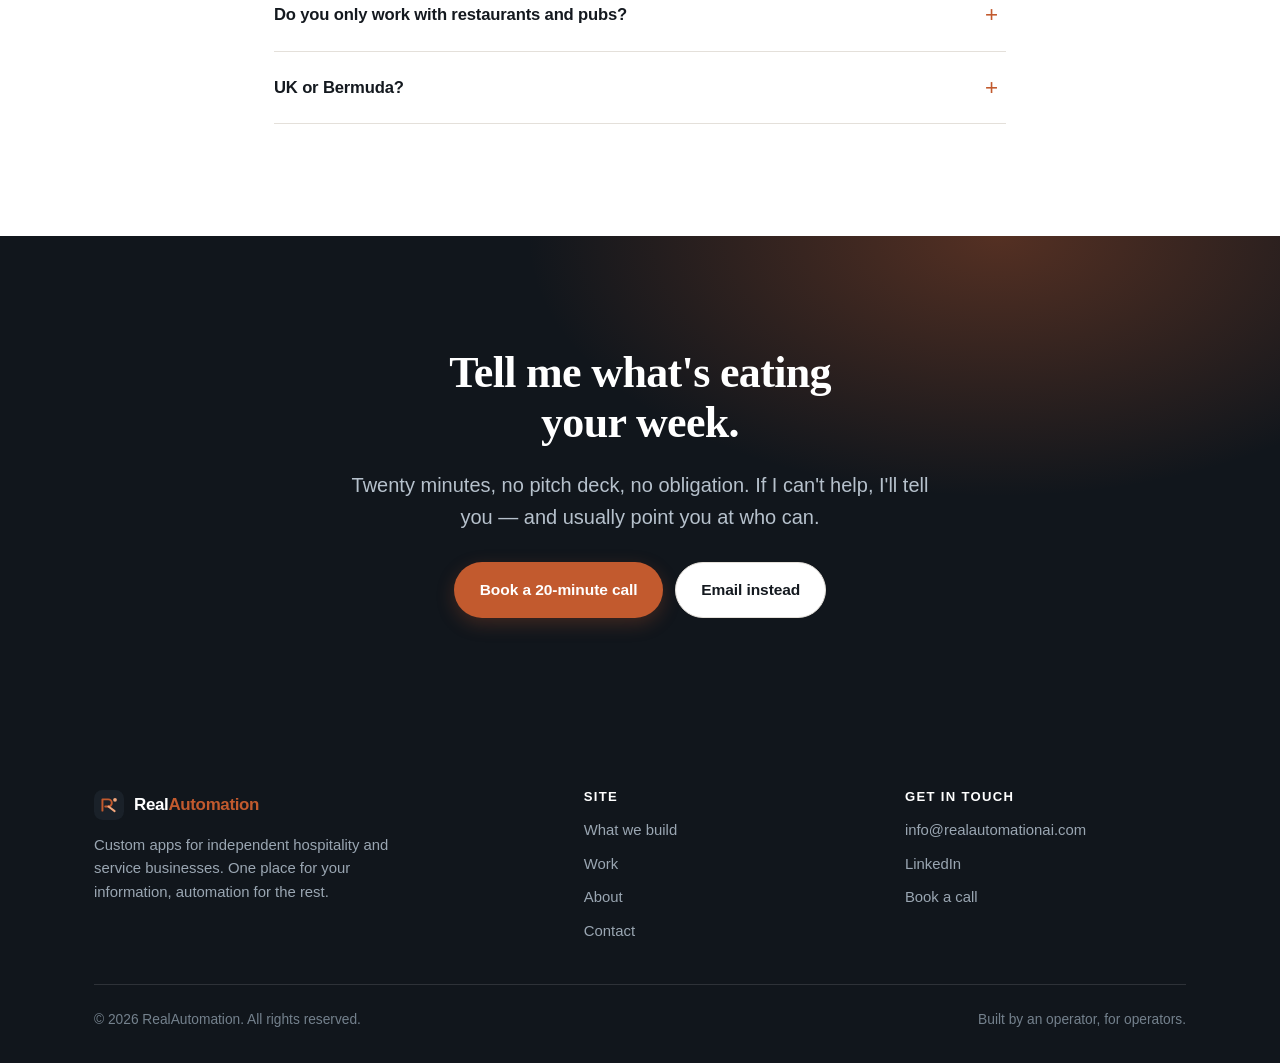
==== commit dc0c4254: "Remove "London & Bermuda" from site footer The footer tagline implied a geographic service limit. Wo" ====
--- a/index.html
+++ b/index.html
@@ -443,7 +443,7 @@
           </svg>
           <span><b>Real</b><i>Automation</i></span>
         </a>
-        <p>Custom apps for independent hospitality and service businesses. One place for your information, automation for the rest. London &amp; Bermuda.</p>
+        <p>Custom apps for independent hospitality and service businesses. One place for your information, automation for the rest.</p>
       </div>
       <div class="footer-col">
         <h4>Site</h4>
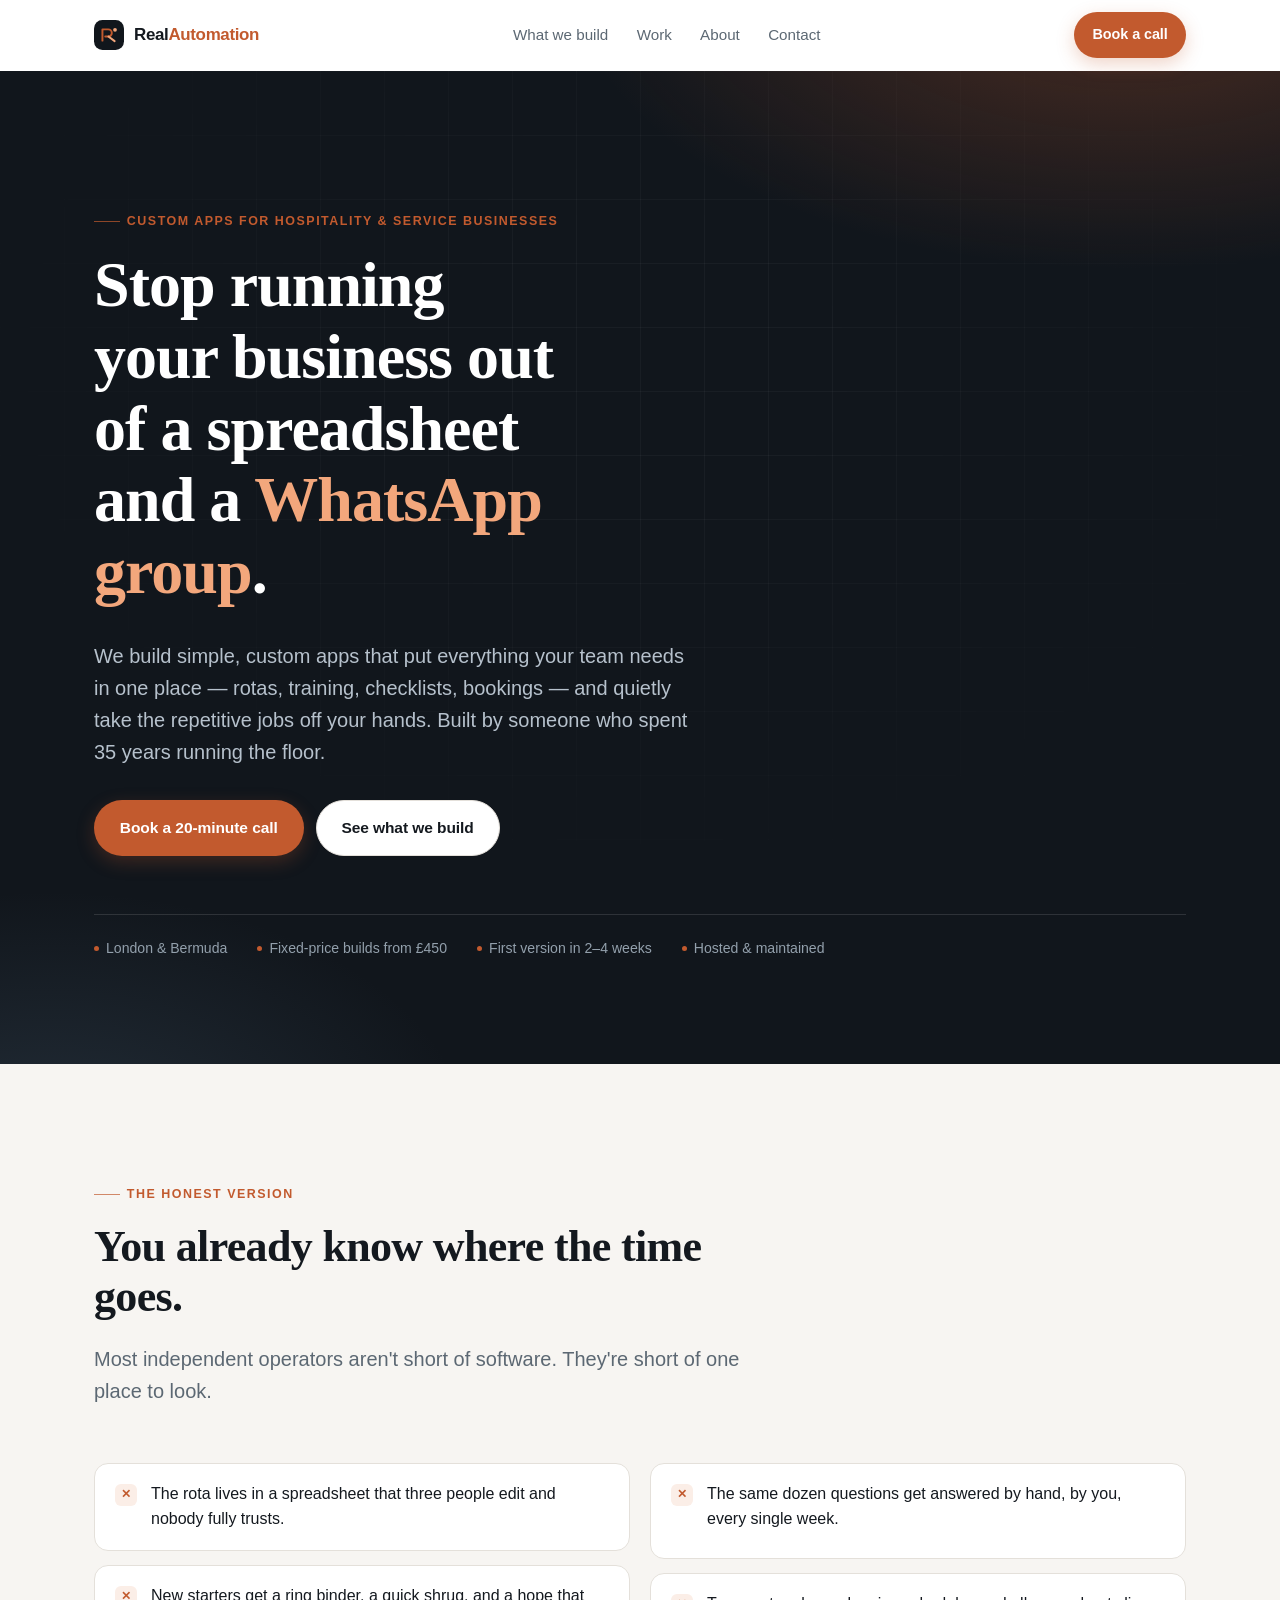
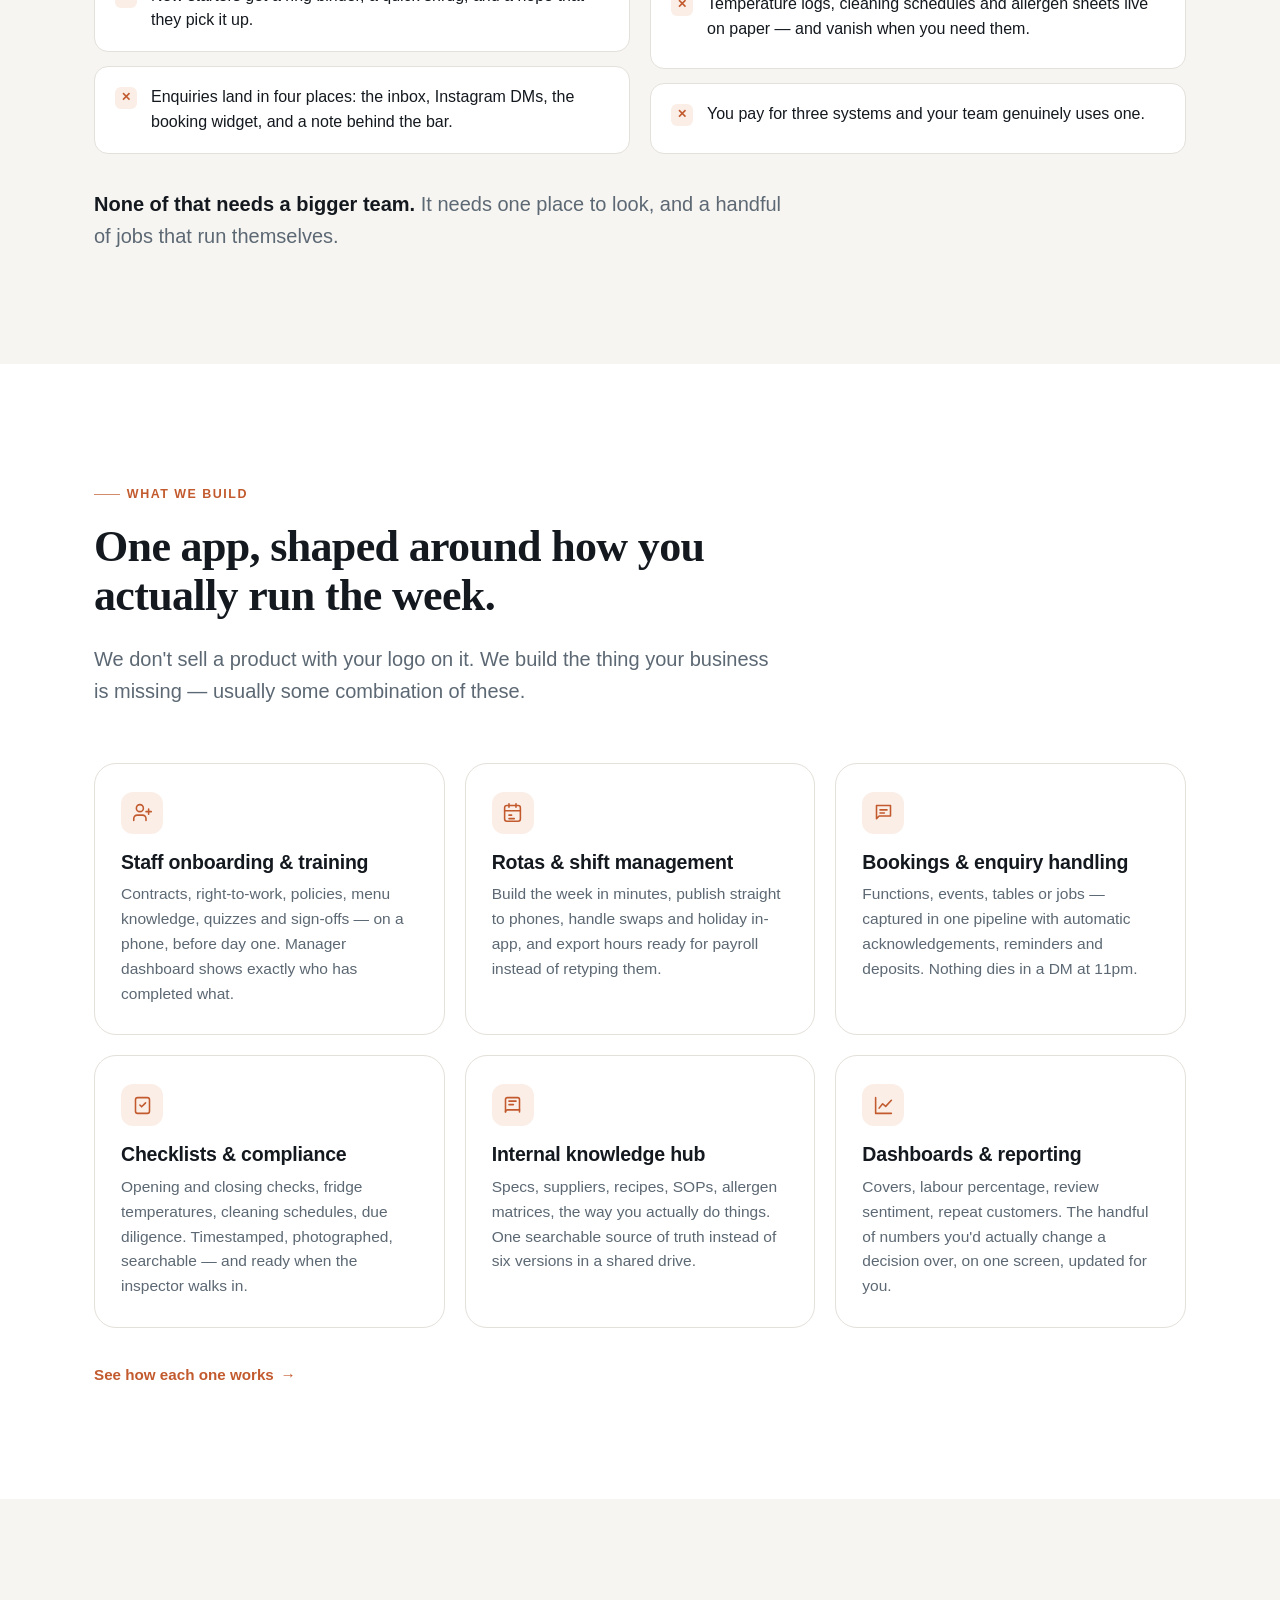
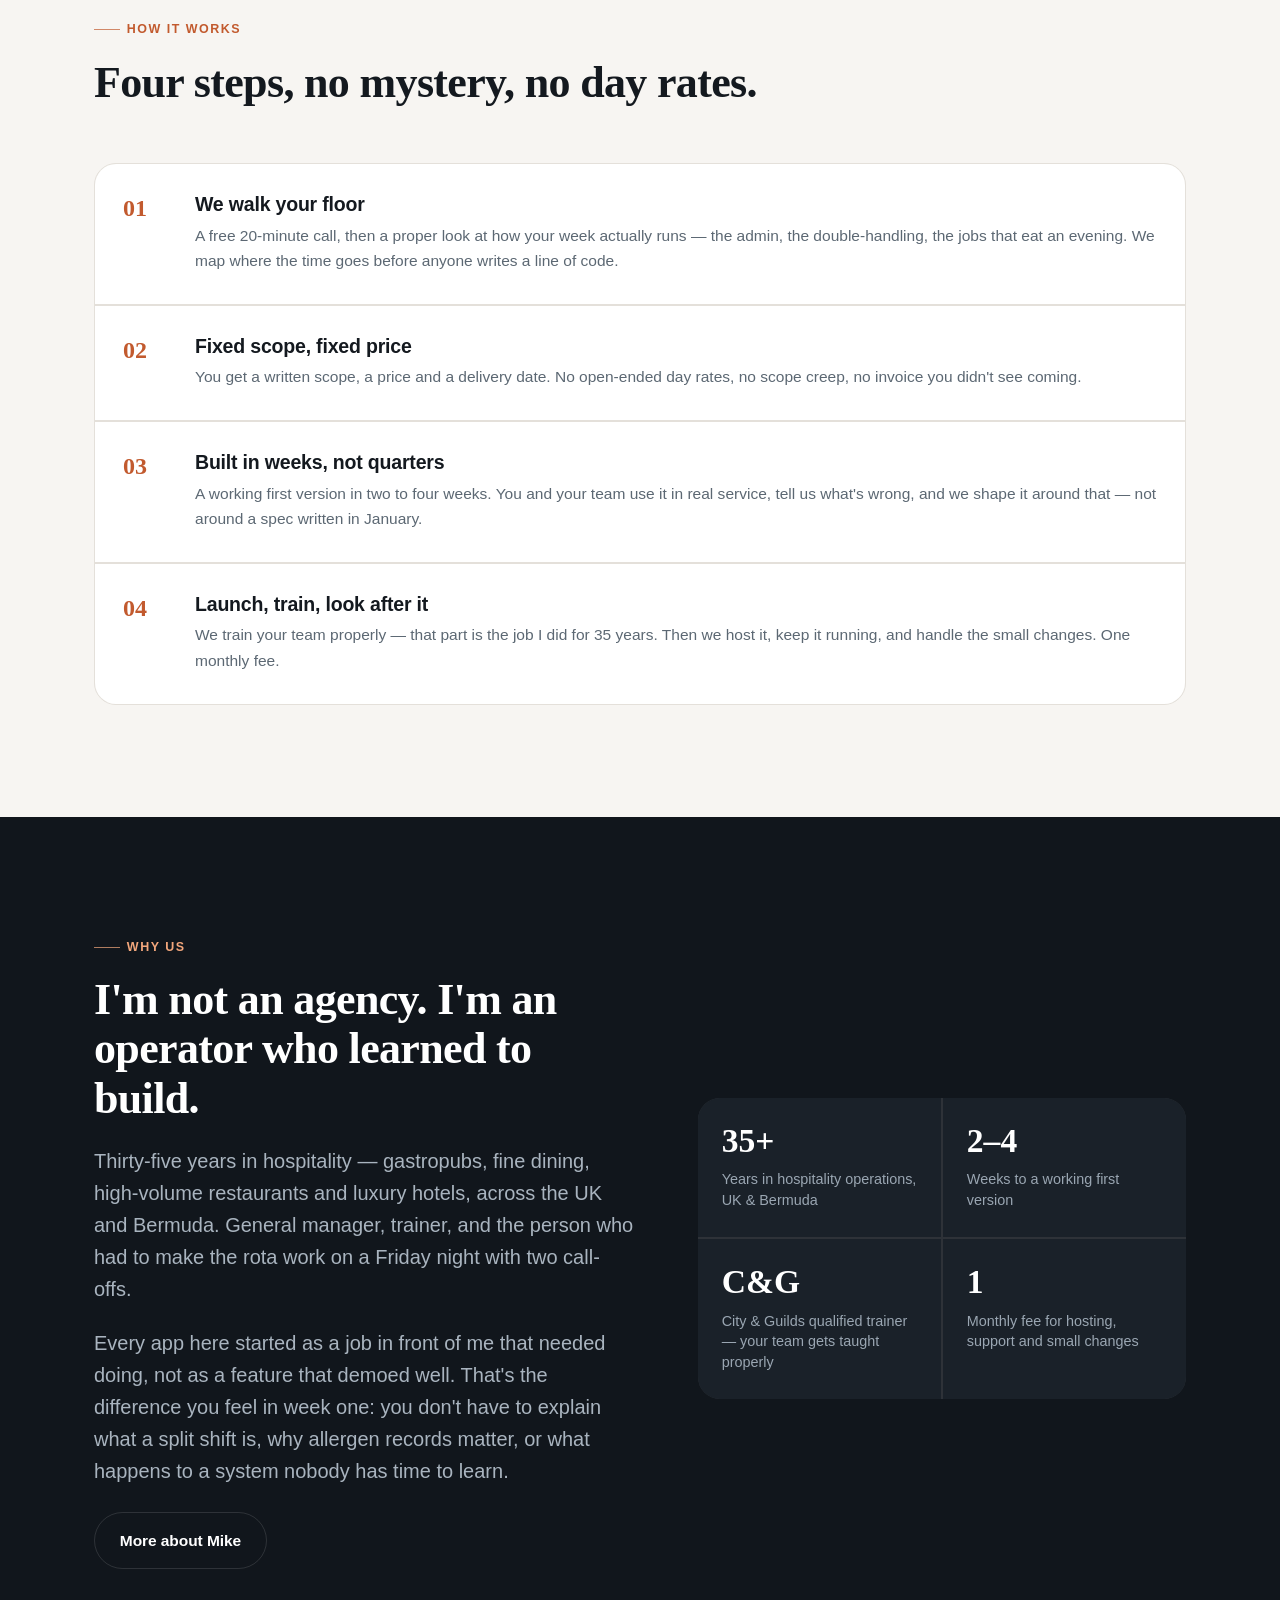
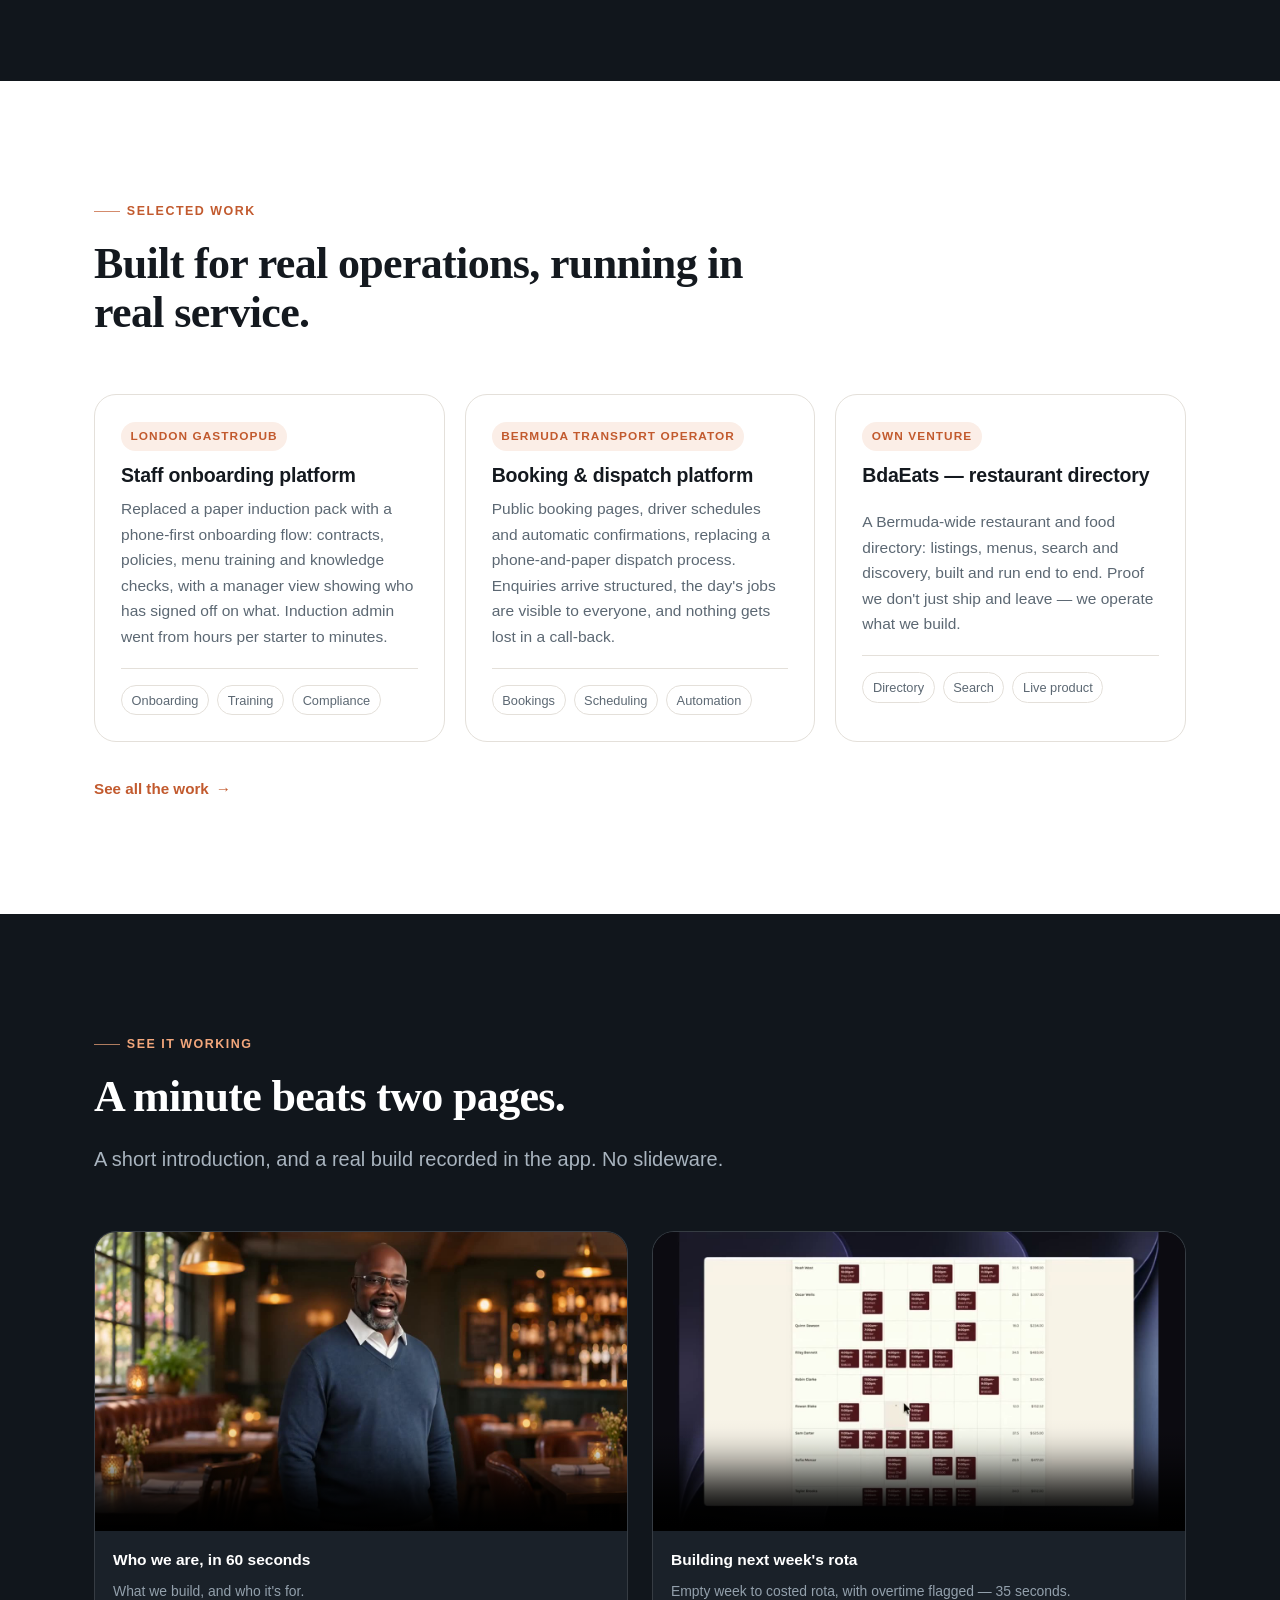
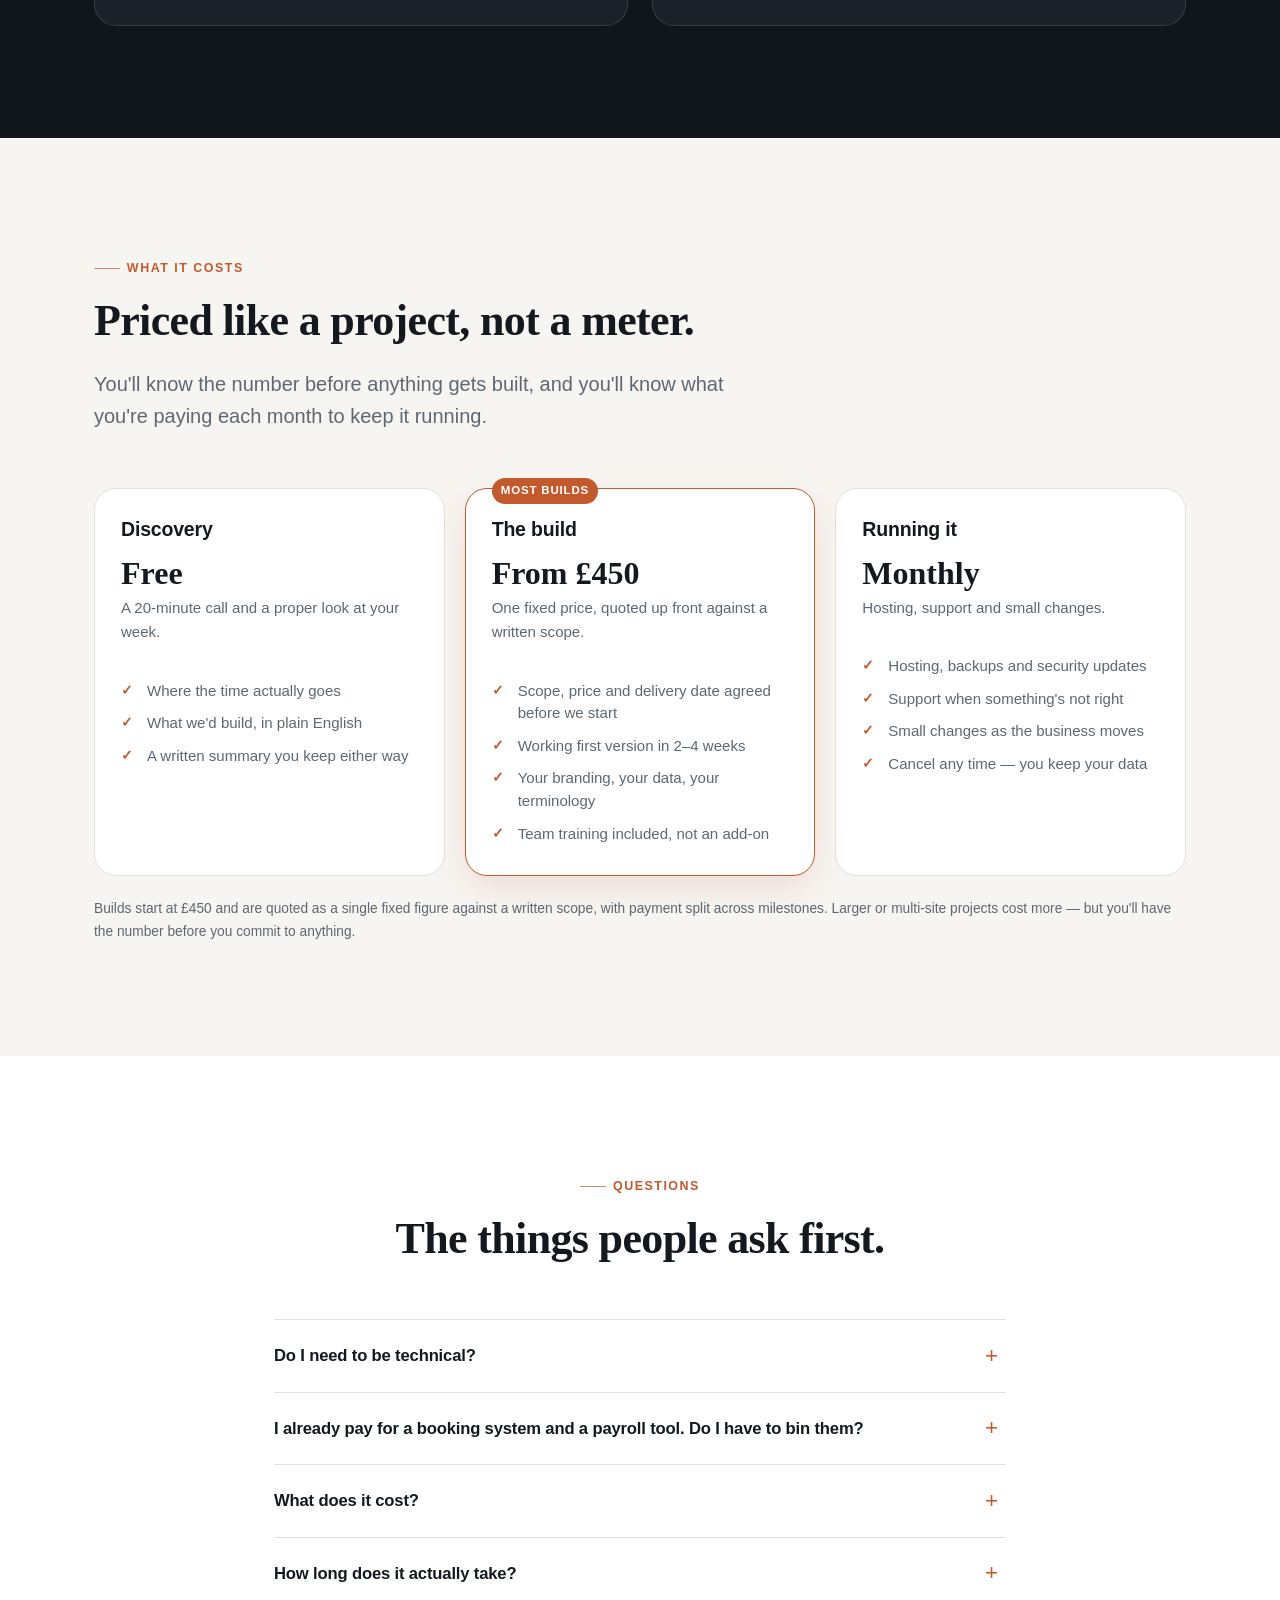
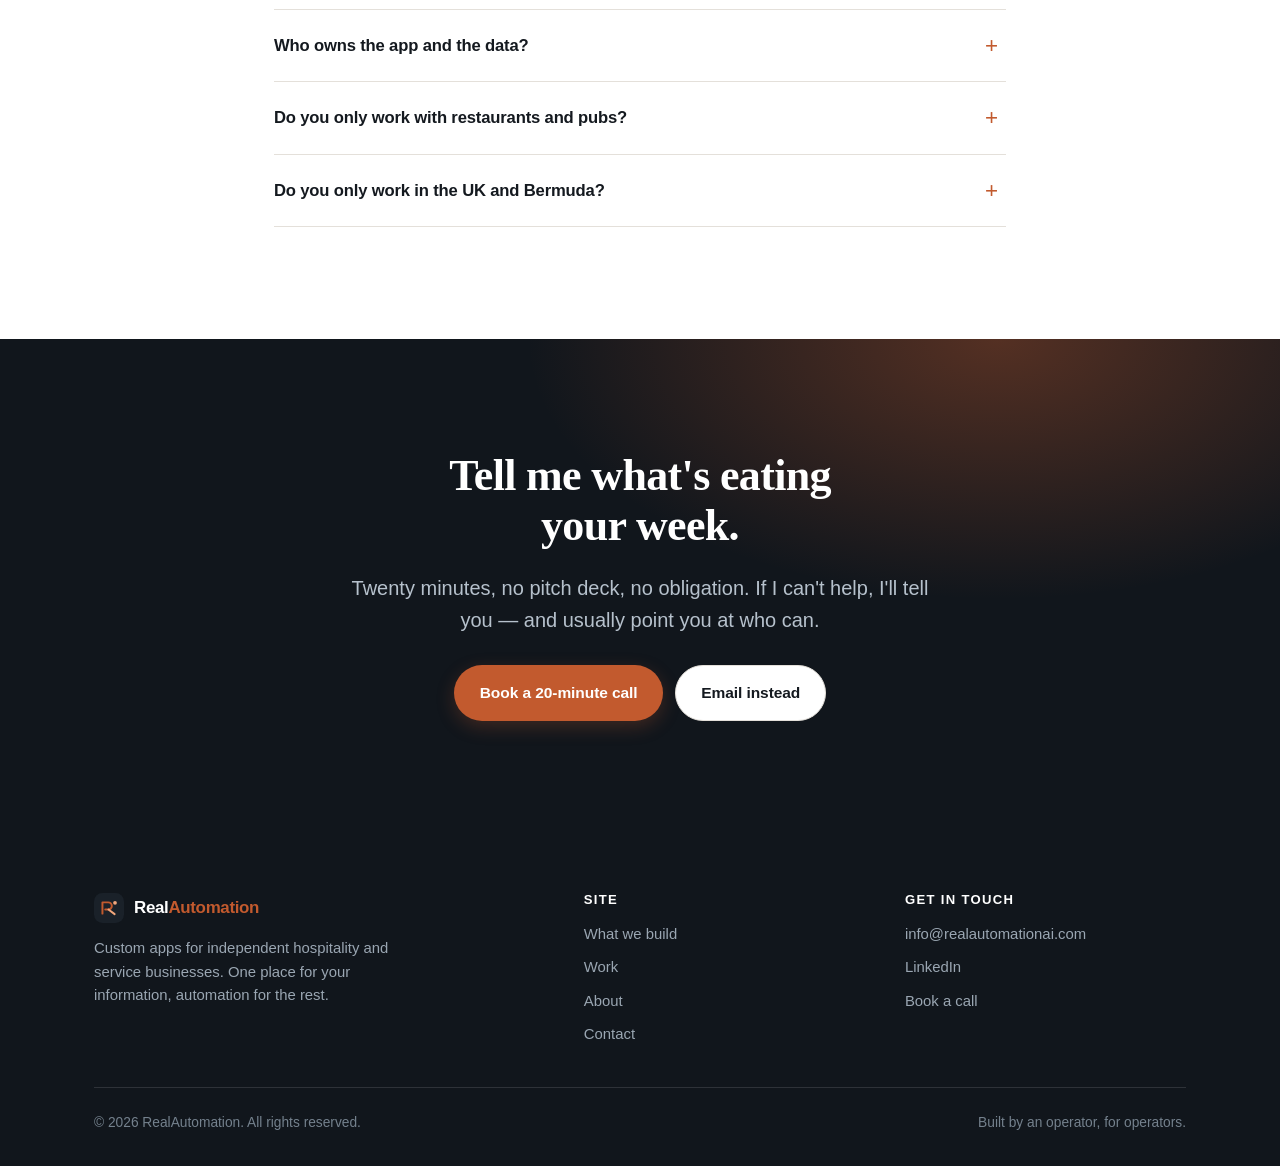
==== commit 40843833: "Add files via upload" ====
--- a/index.html
+++ b/index.html
@@ -29,8 +29,8 @@
   "@type": "ProfessionalService",
   "name": "RealAutomation",
   "url": "https://www.realautomationai.com/",
-  "description": "Custom app development and workflow automation for independent hospitality and service businesses in the UK and Bermuda.",
-  "areaServed": [{"@type":"Country","name":"United Kingdom"},{"@type":"Country","name":"Bermuda"}],
+  "description": "Custom app development and workflow automation for independent hospitality and service businesses, delivered remotely to clients anywhere. Based in London, with long-standing clients in the UK and Bermuda.",
+  "areaServed": {"@type":"Place","name":"Worldwide — remote delivery, based in London with clients in the UK and Bermuda"},
   "serviceType": ["Custom application development","Business process automation","Hospitality software"],
   "email": "info@realautomationai.com",
   "founder": {"@type":"Person","name":"Mike Robinson","jobTitle":"Founder"}
@@ -279,47 +279,36 @@
     <div class="wrap">
       <div class="section-head reveal">
         <p class="eyebrow">See it working</p>
-        <h2>Two minutes beats two pages.</h2>
-        <p class="lede">Short walkthroughs of real builds — recorded in the app, no slideware.</p>
-      </div>
-
-      <div class="videos">
-        <!-- VIDEO SLOT 1 — drop in an MP4 or an embed. See README for how. -->
+        <h2>A minute beats two pages.</h2>
+        <p class="lede">A short introduction, and a real build recorded in the app. No slideware.</p>
+      </div>
+
+      <div class="videos videos--two">
+        <!-- VIDEO 1 — intro -->
         <figure class="video reveal" style="margin:0;">
           <div class="video-frame">
-            <video controls preload="metadata" playsinline><source src="assets/video/intro.mp4" type="video/mp4"></video>
+            <video controls preload="metadata" playsinline poster="assets/img/poster-intro.jpg">
+              <source src="assets/video/intro.mp4" type="video/mp4">
+              Your browser can't play this video.
+            </video>
           </div>
           <figcaption class="video-cap">
             <strong>Who we are, in 60 seconds</strong>
-            <span>What we build and who it's for.</span>
+            <span>What we build, and who it's for.</span>
           </figcaption>
         </figure>
 
-        <!-- VIDEO SLOT 2 -->
+        <!-- VIDEO 2 — rota walkthrough -->
         <figure class="video reveal" style="margin:0;">
           <div class="video-frame">
-            <div class="video-placeholder">
-              <svg viewBox="0 0 24 24" fill="none" stroke="currentColor" stroke-width="1.4"><circle cx="12" cy="12" r="10"/><path d="M10 8.5l6 3.5-6 3.5V8.5Z"/></svg>
-              Video slot 2 — onboarding walkthrough
-            </div>
-          </div>
-          <figcaption class="video-cap">
-            <strong>Onboarding a new starter</strong>
-            <span>From offer sent to first shift, in the app.</span>
-          </figcaption>
-        </figure>
-
-        <!-- VIDEO SLOT 3 -->
-        <figure class="video reveal" style="margin:0;">
-          <div class="video-frame">
-            <div class="video-placeholder">
-              <svg viewBox="0 0 24 24" fill="none" stroke="currentColor" stroke-width="1.4"><circle cx="12" cy="12" r="10"/><path d="M10 8.5l6 3.5-6 3.5V8.5Z"/></svg>
-              Video slot 3 — building the week's rota
-            </div>
+            <video controls preload="metadata" playsinline poster="assets/img/poster-rota.jpg">
+              <source src="assets/video/rota-walkthrough.mp4" type="video/mp4">
+              Your browser can't play this video.
+            </video>
           </div>
           <figcaption class="video-cap">
             <strong>Building next week's rota</strong>
-            <span>Draft, publish, swap — start to finish.</span>
+            <span>Empty week to costed rota, with overtime flagged — 35 seconds.</span>
           </figcaption>
         </figure>
       </div>
@@ -409,8 +398,8 @@
           <p>Hospitality is home, but the same shape of problem turns up in transport, salons, clinics, trades and events — scattered information, repetitive admin, a team on their phones. If that's you, the fit is usually good.</p>
         </details>
         <details>
-          <summary>UK or Bermuda?</summary>
-          <p>Both. We're based in London and work across Bermuda, where we have long-standing roots and clients. Most of the work happens remotely, with on-site time where it earns its keep.</p>
+          <summary>Do you only work in the UK and Bermuda?</summary>
+          <p>No — those are just where we're based and where our roots are. The build itself happens remotely, so where your business is doesn't decide whether we can work together. We've built for operators in both countries and we're happy to work across time zones; the only thing distance really changes is how often anyone stands in your dining room, and plenty of builds never need that at all.</p>
         </details>
       </div>
     </div>
--- a/assets/css/styles.css
+++ b/assets/css/styles.css
@@ -265,7 +265,9 @@
 .stat span { font-size: .9rem; color: #9AA6B2; line-height: 1.45; display: block; }
 
 /* Video slots */
-.videos { display: grid; gap: 20px; grid-template-columns: repeat(3, 1fr); }
+.videos { display: grid; gap: 24px; grid-template-columns: repeat(3, 1fr); }
+.videos--two { grid-template-columns: repeat(2, 1fr); }
+.videos--one { grid-template-columns: minmax(0, 1fr); max-width: 940px; margin-inline: auto; }
 .video {
   border-radius: var(--r-lg); overflow: hidden; border: 1px solid var(--line-dark);
   background: var(--ink-2);
